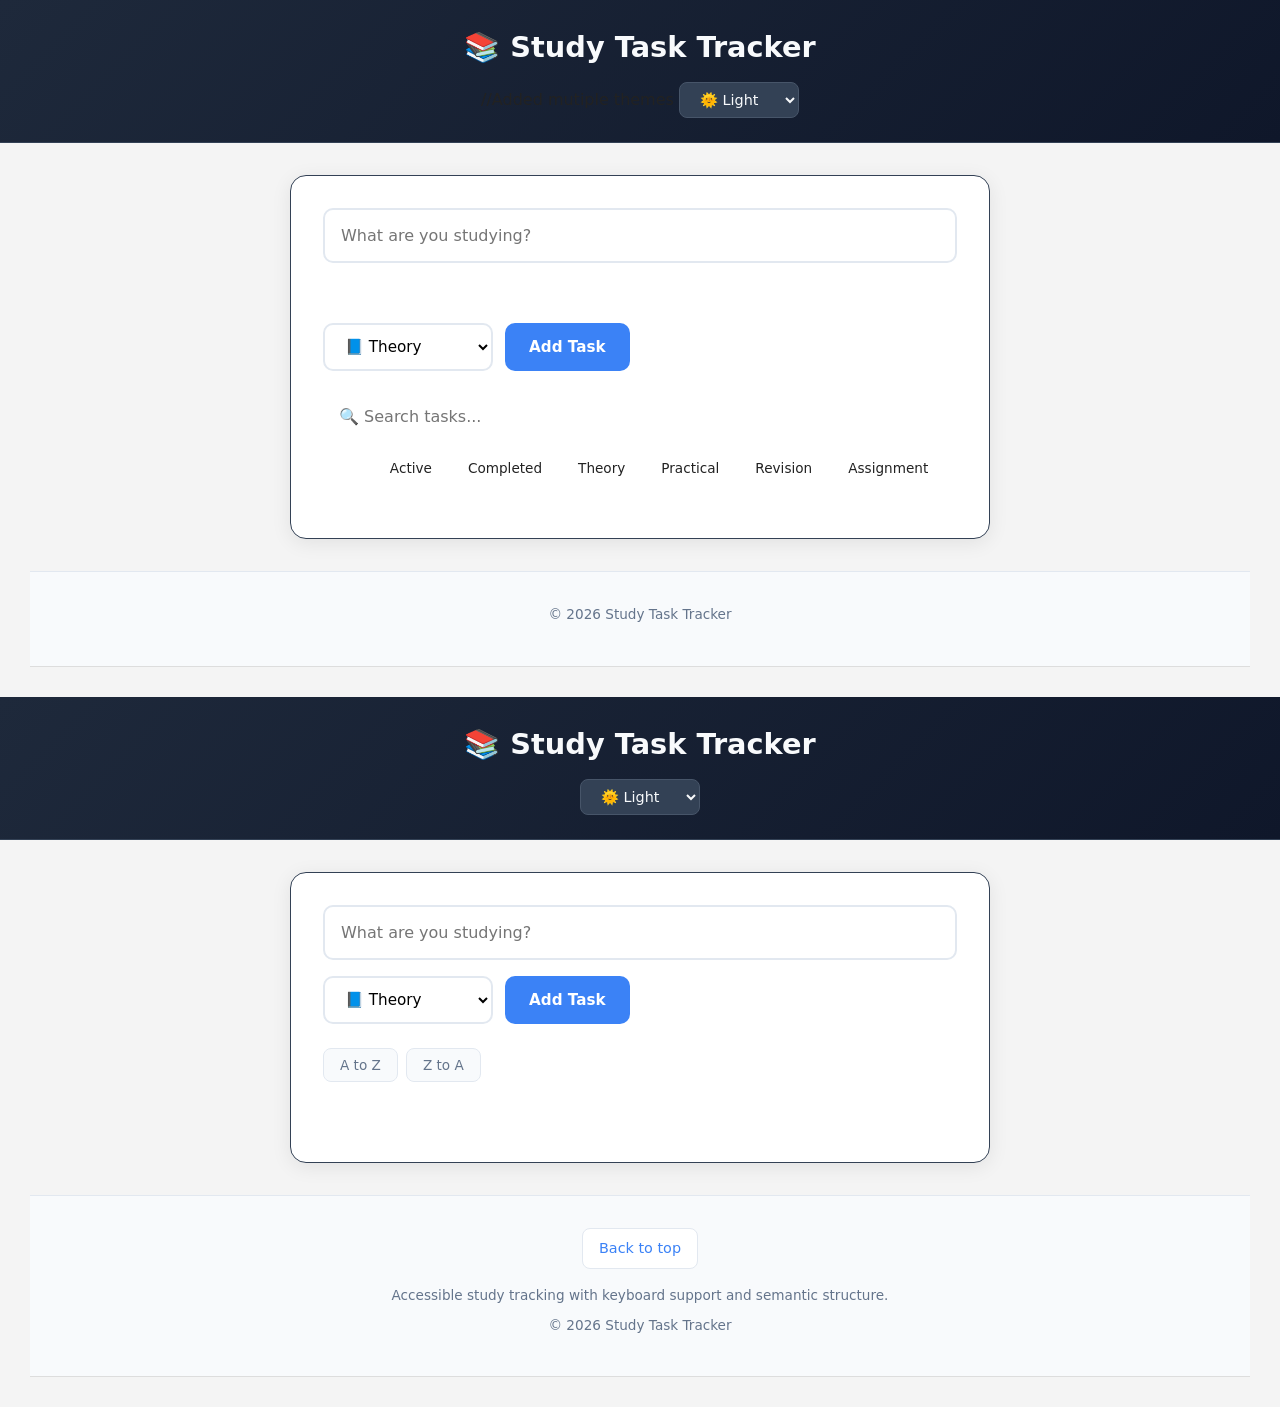
==== index.html @ 8bf97c9e "Merge branch 'main' into feature/Implement_Search_and_Filter_Engine" ====
<!DOCTYPE html>
<html lang="en">
<head>
    <meta charset="UTF-8">
    <meta name="viewport" content="width=device-width, initial-scale=1.0">
    <title>Study Task Tracker</title>
    <link rel="stylesheet" href="style.css">
</head>
<body>
    

  <header class="site-header">
    <h1>📚 Study Task Tracker</h1>
    
    //Added mutiple themes 
  <select id="themeSwitcher" class="theme-dropdown">
  <option value="light">🌞 Light</option>
  <option value="dark">🌙 Dark</option>
  <option value="blue">🩵 Blue</option>
  <option value="pastel">🎀 Pastel</option>
</select>
    
  </header>
    <main class="container">
        <div class="input-section">
            <input type="text" id="taskInput" placeholder="What are you studying?">
            <div id="errorMsg" class="error"></div>
            <div class="controls">
                <select id="categoryInput">
                    <option value="Theory">📘 Theory</option>
                    <option value="Practical">💻 Practical</option>
                    <option value="Revision">🔄 Revision</option>
                    <option value="Assignment">📝 Assignment</option>
                </select>
                <button id="addBtn" onclick="addTask()">Add Task</button>
            </div>
        </div>

        <div class="filter-search-section">
            <div class="search-wrapper">
                <input type="text" id="searchInput" placeholder="🔍 Search tasks...">
            </div>
            <div class="filter-buttons" id="filterButtons">
                <button class="filter-btn active" data-filter="all">All</button>
                <button class="filter-btn" data-filter="active">Active</button>
                <button class="filter-btn" data-filter="completed">Completed</button>
                <button class="filter-btn" data-filter="Theory">Theory</button>
                <button class="filter-btn" data-filter="Practical">Practical</button>
                <button class="filter-btn" data-filter="Revision">Revision</button>
                <button class="filter-btn" data-filter="Assignment">Assignment</button>
            </div>
        </div>

        <div id="taskStats" class="task-stats"></div>
        <div id="emptyState" class="empty-state" style="display: none;">No tasks found.</div>
        <ul id="taskList" aria-live="polite"></ul>
    </main>

    <footer class="site-footer">
        <p>&copy; 2026 Study Task Tracker</p>
    </footer>

    <script src="script.js"></script>
</body>
</html>
<!DOCTYPE html>
<html lang="en">
<head>
    <meta charset="UTF-8">
    <meta name="viewport" content="width=device-width, initial-scale=1.0">
    <title>Study Task Tracker</title>
    <link rel="stylesheet" href="style.css">
</head>
<body>

    <header class="site-header">
        <h1>📚 Study Task Tracker</h1>
        <select id="themeSwitcher" class="theme-dropdown">
            <option value="light">🌞 Light</option>
            <option value="dark">🌙 Dark</option>
            <option value="blue">🩵 Blue</option>
            <option value="pastel">🎀 Pastel</option>
        </select>
    </header>

    <main class="container" id="main-content">
        <div class="input-section">
            <input type="text" id="taskInput" placeholder="What are you studying?" aria-label="Task input">
            <div class="controls">
                <select id="categoryInput" aria-label="Task category">
                    <option value="Theory">📘 Theory</option>
                    <option value="Practical">💻 Practical</option>
                    <option value="Revision">🔄 Revision</option>
                    <option value="Assignment">📝 Assignment</option>
                </select>
                <button id="addBtn">Add Task</button>
            </div>
        </div>

        <div class="sort-controls">
            <button onclick="sortTasks('asc')">A to Z</button>
            <button onclick="sortTasks('desc')">Z to A</button>
        </div>

        <ul id="taskList" aria-live="polite" aria-label="Task list"></ul>

        <p id="errorMsg" class="error" role="alert"></p>
    </main>

    <footer class="site-footer">
        <nav aria-label="Footer navigation">
            <a href="#main-content">Back to top</a>
        </nav>
        <p>Accessible study tracking with keyboard support and semantic structure.</p>
        <p>&copy; 2026 Study Task Tracker</p>
    </footer>

    <script src="script.js"></script>

</body>
</html>
---- style.css ----
body {
  font-family: Arial, sans-serif;
  background: #f4f4f4;
  margin: 0;
  color: #222;
}

.skip-link {
  position: absolute;
  left: -999px;
  top: auto;
  width: 1px;
  height: 1px;
  overflow: hidden;
}

.skip-link:focus {
  left: 1rem;
  top: 1rem;
  width: auto;
  height: auto;
  padding: 0.75rem 1rem;
  background: #333;
  color: #fff;
  z-index: 1000;
}

.site-header,
.site-footer {
  padding: 1rem;
  background: #fff;
  border-bottom: 1px solid #ddd;
}

.site-header {
  text-align: center;
}

.container {
  max-width: 520px;
  margin: 2rem auto;
  padding: 0 1rem;
}

/* ===== Global Reset ===== */
* {
  margin: 0;
  padding: 0;
  box-sizing: border-box;
  font-family: "Inter", system-ui, sans-serif;
}

body {
  background: #0f172a;
  color: #e2e8f0;
  line-height: 1.6;
}

/* ===== Header ===== */
.site-header {
  padding: 24px;
  text-align: center;
  background: linear-gradient(135deg, #1e293b, #0f172a);
  border-bottom: 1px solid #334155;
}

.site-header h1 {
  font-size: 1.8rem;
  font-weight: 600;
}

/* ===== Container ===== */
.container {
  max-width: 850px;
  margin: 40px auto;
  padding: 30px;
  background: rgba(30, 41, 59, 0.6);
  border: 1px solid #334155;
  border-radius: 16px;
  backdrop-filter: blur(10px);
  box-shadow: 0 10px 30px rgba(0,0,0,0.4);
}

/* ===== Headings ===== */
.container h2 {
  margin-top: 20px;
  margin-bottom: 10px;
  color: #60a5fa;
  font-size: 1.2rem;
}

/* ===== Paragraphs ===== */
.container p {
  margin-bottom: 12px;
  color: #cbd5e1;
}

/* ===== Links ===== */
a {
  color: #38bdf8;
  text-decoration: none;
  transition: 0.2s;
}

a:hover {
  color: #0ea5e9;
  text-decoration: underline;
}

/* ===== Footer ===== */
.site-footer {
  margin: 30px;
  border-top: 1px solid #334155;
  color: rgb(0, 0, 0);
  padding-top: 10px;
  padding-bottom: 100px;
}

/* ===== Navigation Links ===== */
nav {
  display: flex;
  gap: 15px;
  justify-content: center;
  flex-wrap: wrap;
  margin-bottom: 10px;
}

nav a {
  padding: 6px 12px;
  border: 1px solid #334155;
  border-radius: 8px;
  background: #1e293b;
}

/* Hover effect */
nav a:hover {
  background: #2563eb;
  border-color: #2563eb;
  color: white;
}

form {
  display: grid;
  gap: 0.75rem;
  margin-bottom: 1rem;
}

label {
  font-weight: bold;
  text-align: left;
  display: block;
}

input {
  padding: 0.9rem;
  width: 100%;
  max-width: 100%;
  border: 1px solid #ccc;
  border-radius: 4px;
}

button {
  padding: 0.9rem 1.25rem;
  border: none;
  background: #3b82f6;
  color: #fff;
  border-radius: 4px;
  cursor: pointer;
}

button:hover,
button:focus {
  background: #2563eb;
  outline: 2px solid #1d4ed8;
  outline-offset: 2px;
}

ul {
  padding: 0;
  margin: 0;
}

/* ===== Task List & Items ===== */
li {
  list-style: none;
  margin: 0.75rem 0;
  padding: 1rem;
  background: var(--card-bg);
  color: var(--text-color);
  border-radius: 12px;
  display: flex;
  justify-content: space-between;
  align-items: center;
  border: 1px solid var(--border-color);
  transition: transform 0.2s, box-shadow 0.2s;
  box-shadow: 0 4px 6px -1px rgba(0, 0, 0, 0.1);
}

li:hover {
  transform: translateY(-2px);
  box-shadow: 0 10px 15px -3px rgba(0, 0, 0, 0.1);
}

.completed {
  text-decoration: line-through;
  opacity: 0.6;
}

.task-content {
  flex: 1;
  display: flex;
  flex-direction: column;
  gap: 4px;
  margin-left: 12px;
}

.task-text-row {
  display: flex;
  align-items: center;
  gap: 8px;
}

.category-badge {
  font-size: 0.7rem;
  padding: 2px 8px;
  border-radius: 20px;
  background: var(--button-bg);
  color: #fff;
  font-weight: 600;
  text-transform: uppercase;
}

.task-time {
  font-size: 0.75rem;
  color: #888;
}

.task-actions {
  display: flex;
  gap: 8px;
}

.task-actions button {
  padding: 6px 12px;
  font-size: 0.85rem;
}

.remove-btn {
  background: #ef4444 !important;
}

.remove-btn:hover {
  background: #dc2626 !important;
}

/* ===== Search & Filter ===== */
.filter-search-section {
  margin: 24px 0;
  display: flex;
  flex-direction: column;
  gap: 16px;
}

.search-wrapper input {
  width: 100%;
  padding: 12px 16px;
  border-radius: 12px;
  border: 1px solid var(--border-color);
  background: var(--card-bg);
  color: var(--text-color);
  font-size: 1rem;
  transition: border-color 0.2s, box-shadow 0.2s;
}

.search-wrapper input:focus {
  outline: none;
  border-color: var(--button-bg);
  box-shadow: 0 0 0 3px rgba(59, 130, 246, 0.2);
}

.filter-buttons {
  display: flex;
  flex-wrap: wrap;
  gap: 8px;
}

.filter-btn {
  padding: 6px 14px;
  border-radius: 20px;
  border: 1px solid var(--border-color);
  background: transparent !important;
  color: var(--text-color);
  font-size: 0.85rem;
  cursor: pointer;
  transition: all 0.2s;
}

.filter-btn:hover {
  border-color: var(--button-bg);
}

.filter-btn.active {
  background: var(--button-bg) !important;
  color: white !important;
  border-color: var(--button-bg);
}

.task-stats {
  margin-top: 10px;
  font-size: 0.9rem;
  font-weight: 500;
  color: var(--text-color);
  opacity: 0.8;
}

.empty-state {
  text-align: center;
  padding: 40px 20px;
  color: #888;
  font-style: italic;
}

/* Theme variable overrides for consistency */
[data-theme="light"] {
  --bg-color: #f8fafc;
  --text-color: #1e293b;
  --card-bg: #ffffff;
  --header-bg: #ffffff;
  --border-color: #e2e8f0;
  --button-bg: #3b82f6;
}

[data-theme="dark"] {
  --bg-color: #0f172a;
  --text-color: #f1f5f9;
  --card-bg: #1e293b;
  --header-bg: #1e293b;
  --border-color: #334155;
  --button-bg: #6366f1;
}

[data-theme="blue"] {
  --bg-color: #f0f9ff;
  --text-color: #075985;
  --card-bg: #ffffff;
  --header-bg: #bae6fd;
  --border-color: #7dd3fc;
  --button-bg: #0ea5e9;
}

[data-theme="pastel"] {
  --bg-color: #fff1f2;
  --text-color: #881337;
  --card-bg: #ffffff;
  --header-bg: #fce7f3;
  --border-color: #fbcfe8;
  --button-bg: #f472b6;
}

body {
  transition: background-color 0.3s, color 0.3s;
}
/* ===== Global Reset ===== */
* {
  margin: 0;
  padding: 0;
  box-sizing: border-box;
  font-family: "Inter", system-ui, sans-serif;
}

body {
  background: #f4f4f4;
  color: #222;
  line-height: 1.6;
  transition: background 0.3s ease, color 0.3s ease;
}

.skip-link {
  position: absolute;
  left: -999px;
  top: auto;
  width: 1px;
  height: 1px;
  overflow: hidden;
}

.skip-link:focus {
  left: 1rem;
  top: 1rem;
  width: auto;
  height: auto;
  padding: 0.75rem 1rem;
  background: #333;
  color: #fff;
  z-index: 1000;
}

/* ===== Header ===== */
.site-header {
  padding: 1.5rem 1rem;
  text-align: center;
  background: linear-gradient(135deg, #1e293b, #0f172a);
  border-bottom: 1px solid #334155;
  position: sticky;
  top: 0;
  z-index: 100;
}

.site-header h1 {
  font-size: 1.8rem;
  font-weight: 600;
  color: #f8fafc;
  margin-bottom: 0.75rem;
}

.theme-dropdown {
  padding: 0.5rem 1rem;
  border-radius: 8px;
  border: 1px solid #475569;
  background: #334155;
  color: #f8fafc;
  cursor: pointer;
  font-size: 0.9rem;
  transition: background 0.2s ease;
}

.theme-dropdown:hover {
  background: #475569;
}

.theme-dropdown:focus {
  outline: 2px solid #60a5fa;
  outline-offset: 2px;
}

/* ===== Container ===== */
.container {
  max-width: 700px;
  margin: 2rem auto;
  padding: 2rem;
  background: #ffffff;
  border-radius: 16px;
  box-shadow: 0 4px 20px rgba(0, 0, 0, 0.08);
}

/* ===== Input Section ===== */
.input-section {
  display: flex;
  flex-direction: column;
  gap: 1rem;
  margin-bottom: 1.5rem;
}

.input-section input[type="text"] {
  padding: 1rem;
  border: 2px solid #e2e8f0;
  border-radius: 10px;
  font-size: 1rem;
  transition: border-color 0.2s ease, box-shadow 0.2s ease;
}

.input-section input[type="text"]:focus {
  outline: none;
  border-color: #3b82f6;
  box-shadow: 0 0 0 3px rgba(59, 130, 246, 0.15);
}

.controls {
  display: flex;
  gap: 0.75rem;
  flex-wrap: wrap;
}

.controls select {
  padding: 0.75rem 1rem;
  border: 2px solid #e2e8f0;
  border-radius: 10px;
  font-size: 0.95rem;
  background: #fff;
  cursor: pointer;
  transition: border-color 0.2s ease;
}

.controls select:focus {
  outline: none;
  border-color: #3b82f6;
}

#addBtn {
  padding: 0.75rem 1.5rem;
  border: none;
  background: #3b82f6;
  color: #fff;
  border-radius: 10px;
  font-size: 0.95rem;
  font-weight: 600;
  cursor: pointer;
  transition: background 0.2s ease, transform 0.1s ease;
}

#addBtn:hover {
  background: #2563eb;
}

#addBtn:active {
  transform: scale(0.98);
}

/* ===== Sort Controls ===== */
.sort-controls {
  display: flex;
  gap: 0.5rem;
  margin-bottom: 1rem;
}

.sort-controls button {
  padding: 0.5rem 1rem;
  border: 1px solid #e2e8f0;
  background: #f8fafc;
  color: #64748b;
  border-radius: 8px;
  font-size: 0.85rem;
  cursor: pointer;
  transition: all 0.2s ease;
}

.sort-controls button:hover {
  background: #e2e8f0;
  color: #334155;
}

/* ===== Task List ===== */
#taskList {
  list-style: none;
  padding: 0;
  margin: 0;
}

#taskList li {
  display: flex;
  align-items: center;
  gap: 0.75rem;
  padding: 1rem;
  margin-bottom: 0.75rem;
  background: #f8fafc;
  border: 1px solid #e2e8f0;
  border-radius: 12px;
  transition: all 0.2s ease;
}

#taskList li:hover {
  box-shadow: 0 2px 8px rgba(0, 0, 0, 0.06);
}

#taskList li.completed {
  opacity: 0.6;
}

#taskList li.completed span {
  text-decoration: line-through;
  color: #94a3b8;
}

#taskList input[type="checkbox"] {
  width: 1.25rem;
  height: 1.25rem;
  cursor: pointer;
  accent-color: #3b82f6;
}

#taskList li span {
  flex: 1;
  font-size: 0.95rem;
  color: #334155;
}

#taskList li small {
  font-size: 0.75rem;
  color: #94a3b8;
  white-space: nowrap;
}

.task-actions {
  display: flex;
  gap: 0.5rem;
}

.task-actions button {
  padding: 0.4rem 0.75rem;
  border: none;
  border-radius: 6px;
  font-size: 0.8rem;
  cursor: pointer;
  transition: all 0.2s ease;
}

.task-actions .edit-btn {
  background: #e2e8f0;
  color: #475569;
}

.task-actions .edit-btn:hover {
  background: #cbd5e1;
}

.task-actions .remove-btn {
  background: #fee2e2;
  color: #dc2626;
}

.task-actions .remove-btn:hover {
  background: #fecaca;
}

/* ===== Error Message ===== */
.error {
  color: #dc2626;
  font-size: 0.85rem;
  margin-top: 0.5rem;
  min-height: 1.25rem;
}

/* ===== Footer ===== */
.site-footer {
  padding: 2rem 1rem;
  text-align: center;
  background: #f8fafc;
  border-top: 1px solid #e2e8f0;
  margin-top: 2rem;
}

.site-footer nav {
  display: flex;
  gap: 1rem;
  justify-content: center;
  flex-wrap: wrap;
  margin-bottom: 1rem;
}

.site-footer a {
  padding: 0.5rem 1rem;
  border: 1px solid #e2e8f0;
  border-radius: 8px;
  background: #fff;
  color: #3b82f6;
  text-decoration: none;
  font-size: 0.9rem;
  transition: all 0.2s ease;
}

.site-footer a:hover {
  background: #3b82f6;
  border-color: #3b82f6;
  color: #fff;
  text-decoration: none;
}

.site-footer p {
  color: #64748b;
  font-size: 0.85rem;
  margin-bottom: 0.5rem;
}

/* ===== Accessibility ===== */
.sr-only {
  position: absolute;
  width: 1px;
  height: 1px;
  padding: 0;
  margin: -1px;
  overflow: hidden;
  clip: rect(0, 0, 0, 0);
  white-space: nowrap;
  border: 0;
}

/* =========================
   MULTI-THEME SYSTEM

/* Light Theme (default) */
[data-theme="light"] {
  --bg-color: #f4f4f4;
  --text-color: #222222;
  --card-bg: #ffffff;
  --header-bg: linear-gradient(135deg, #1e293b, #0f172a);
  --border-color: #e2e8f0;
  --button-bg: #3b82f6;
  --input-border: #e2e8f0;
  --task-bg: #f8fafc;
  --task-border: #e2e8f0;
  --footer-bg: #f8fafc;
}

/* Dark Theme */
[data-theme="dark"] {
  --bg-color: #0f172a;
  --text-color: #e2e8f0;
  --card-bg: #1e293b;
  --header-bg: linear-gradient(135deg, #1e293b, #0f172a);
  --border-color: #334155;
  --button-bg: #6366f1;
  --input-border: #334155;
  --task-bg: #1e293b;
  --task-border: #334155;
  --footer-bg: #0f172a;
}

/* Blue Theme */
[data-theme="blue"] {
  --bg-color: #e0f2fe;
  --text-color: #0c4a6e;
  --card-bg: #ffffff;
  --header-bg: linear-gradient(135deg, #0284c7, #0ea5e9);
  --border-color: #38bdf8;
  --button-bg: #0ea5e9;
  --input-border: #bae6fd;
  --task-bg: #f0f9ff;
  --task-border: #bae6fd;
  --footer-bg: #e0f2fe;
}

/* Pastel Theme */
[data-theme="pastel"] {
  --bg-color: #fdf2f8;
  --text-color: #4b5563;
  --card-bg: #ffffff;
  --header-bg: linear-gradient(135deg, #c084fc, #a855f7);
  --border-color: #e9d5ff;
  --button-bg: #a855f7;
  --input-border: #e9d5ff;
  --task-bg: #fdf2f8;
  --task-border: #fce7f3;
  --footer-bg: #fdf2f8;
}

/* Apply theme variables */
html[data-theme] body {
  background: var(--bg-color) !important;
  color: var(--text-color) !important;
}

html[data-theme] .container {
  background: var(--card-bg) !important;
  border: 1px solid var(--border-color) !important;
}

html[data-theme] .input-section input[type="text"] {
  border-color: var(--input-border) !important;
  background: var(--card-bg) !important;
  color: var(--text-color) !important;
}

html[data-theme] .controls select {
  border-color: var(--input-border) !important;
  background: var(--card-bg) !important;
  color: var(--text-color) !important;
}

html[data-theme] #addBtn {
  background: var(--button-bg) !important;
}

html[data-theme] .site-footer {
  background: var(--footer-bg) !important;
}

html[data-theme] #taskList li {
  background: var(--task-bg) !important;
  border-color: var(--task-border) !important;
}

html[data-theme] #taskList li span {
  color: var(--text-color) !important;
}

html[data-theme] .sort-controls button {
  background: var(--card-bg) !important;
  border-color: var(--border-color) !important;
  color: var(--text-color) !important;
}

/* Category color coding */
[data-category="Theory"] { border-left: 4px solid #3b82f6; }
[data-category="Practical"] { border-left: 4px solid #10b981; }
[data-category="Revision"] { border-left: 4px solid #f59e0b; }
[data-category="Assignment"] { border-left: 4px solid #8b5cf6; }
---- style.css ----
body {
  font-family: Arial, sans-serif;
  background: #f4f4f4;
  margin: 0;
  color: #222;
}

.skip-link {
  position: absolute;
  left: -999px;
  top: auto;
  width: 1px;
  height: 1px;
  overflow: hidden;
}

.skip-link:focus {
  left: 1rem;
  top: 1rem;
  width: auto;
  height: auto;
  padding: 0.75rem 1rem;
  background: #333;
  color: #fff;
  z-index: 1000;
}

.site-header,
.site-footer {
  padding: 1rem;
  background: #fff;
  border-bottom: 1px solid #ddd;
}

.site-header {
  text-align: center;
}

.container {
  max-width: 520px;
  margin: 2rem auto;
  padding: 0 1rem;
}

/* ===== Global Reset ===== */
* {
  margin: 0;
  padding: 0;
  box-sizing: border-box;
  font-family: "Inter", system-ui, sans-serif;
}

body {
  background: #0f172a;
  color: #e2e8f0;
  line-height: 1.6;
}

/* ===== Header ===== */
.site-header {
  padding: 24px;
  text-align: center;
  background: linear-gradient(135deg, #1e293b, #0f172a);
  border-bottom: 1px solid #334155;
}

.site-header h1 {
  font-size: 1.8rem;
  font-weight: 600;
}

/* ===== Container ===== */
.container {
  max-width: 850px;
  margin: 40px auto;
  padding: 30px;
  background: rgba(30, 41, 59, 0.6);
  border: 1px solid #334155;
  border-radius: 16px;
  backdrop-filter: blur(10px);
  box-shadow: 0 10px 30px rgba(0,0,0,0.4);
}

/* ===== Headings ===== */
.container h2 {
  margin-top: 20px;
  margin-bottom: 10px;
  color: #60a5fa;
  font-size: 1.2rem;
}

/* ===== Paragraphs ===== */
.container p {
  margin-bottom: 12px;
  color: #cbd5e1;
}

/* ===== Links ===== */
a {
  color: #38bdf8;
  text-decoration: none;
  transition: 0.2s;
}

a:hover {
  color: #0ea5e9;
  text-decoration: underline;
}

/* ===== Footer ===== */
.site-footer {
  margin: 30px;
  border-top: 1px solid #334155;
  color: rgb(0, 0, 0);
  padding-top: 10px;
  padding-bottom: 100px;
}

/* ===== Navigation Links ===== */
nav {
  display: flex;
  gap: 15px;
  justify-content: center;
  flex-wrap: wrap;
  margin-bottom: 10px;
}

nav a {
  padding: 6px 12px;
  border: 1px solid #334155;
  border-radius: 8px;
  background: #1e293b;
}

/* Hover effect */
nav a:hover {
  background: #2563eb;
  border-color: #2563eb;
  color: white;
}

form {
  display: grid;
  gap: 0.75rem;
  margin-bottom: 1rem;
}

label {
  font-weight: bold;
  text-align: left;
  display: block;
}

input {
  padding: 0.9rem;
  width: 100%;
  max-width: 100%;
  border: 1px solid #ccc;
  border-radius: 4px;
}

button {
  padding: 0.9rem 1.25rem;
  border: none;
  background: #3b82f6;
  color: #fff;
  border-radius: 4px;
  cursor: pointer;
}

button:hover,
button:focus {
  background: #2563eb;
  outline: 2px solid #1d4ed8;
  outline-offset: 2px;
}

ul {
  padding: 0;
  margin: 0;
}

/* ===== Task List & Items ===== */
li {
  list-style: none;
  margin: 0.75rem 0;
  padding: 1rem;
  background: var(--card-bg);
  color: var(--text-color);
  border-radius: 12px;
  display: flex;
  justify-content: space-between;
  align-items: center;
  border: 1px solid var(--border-color);
  transition: transform 0.2s, box-shadow 0.2s;
  box-shadow: 0 4px 6px -1px rgba(0, 0, 0, 0.1);
}

li:hover {
  transform: translateY(-2px);
  box-shadow: 0 10px 15px -3px rgba(0, 0, 0, 0.1);
}

.completed {
  text-decoration: line-through;
  opacity: 0.6;
}

.task-content {
  flex: 1;
  display: flex;
  flex-direction: column;
  gap: 4px;
  margin-left: 12px;
}

.task-text-row {
  display: flex;
  align-items: center;
  gap: 8px;
}

.category-badge {
  font-size: 0.7rem;
  padding: 2px 8px;
  border-radius: 20px;
  background: var(--button-bg);
  color: #fff;
  font-weight: 600;
  text-transform: uppercase;
}

.task-time {
  font-size: 0.75rem;
  color: #888;
}

.task-actions {
  display: flex;
  gap: 8px;
}

.task-actions button {
  padding: 6px 12px;
  font-size: 0.85rem;
}

.remove-btn {
  background: #ef4444 !important;
}

.remove-btn:hover {
  background: #dc2626 !important;
}

/* ===== Search & Filter ===== */
.filter-search-section {
  margin: 24px 0;
  display: flex;
  flex-direction: column;
  gap: 16px;
}

.search-wrapper input {
  width: 100%;
  padding: 12px 16px;
  border-radius: 12px;
  border: 1px solid var(--border-color);
  background: var(--card-bg);
  color: var(--text-color);
  font-size: 1rem;
  transition: border-color 0.2s, box-shadow 0.2s;
}

.search-wrapper input:focus {
  outline: none;
  border-color: var(--button-bg);
  box-shadow: 0 0 0 3px rgba(59, 130, 246, 0.2);
}

.filter-buttons {
  display: flex;
  flex-wrap: wrap;
  gap: 8px;
}

.filter-btn {
  padding: 6px 14px;
  border-radius: 20px;
  border: 1px solid var(--border-color);
  background: transparent !important;
  color: var(--text-color);
  font-size: 0.85rem;
  cursor: pointer;
  transition: all 0.2s;
}

.filter-btn:hover {
  border-color: var(--button-bg);
}

.filter-btn.active {
  background: var(--button-bg) !important;
  color: white !important;
  border-color: var(--button-bg);
}

.task-stats {
  margin-top: 10px;
  font-size: 0.9rem;
  font-weight: 500;
  color: var(--text-color);
  opacity: 0.8;
}

.empty-state {
  text-align: center;
  padding: 40px 20px;
  color: #888;
  font-style: italic;
}

/* Theme variable overrides for consistency */
[data-theme="light"] {
  --bg-color: #f8fafc;
  --text-color: #1e293b;
  --card-bg: #ffffff;
  --header-bg: #ffffff;
  --border-color: #e2e8f0;
  --button-bg: #3b82f6;
}

[data-theme="dark"] {
  --bg-color: #0f172a;
  --text-color: #f1f5f9;
  --card-bg: #1e293b;
  --header-bg: #1e293b;
  --border-color: #334155;
  --button-bg: #6366f1;
}

[data-theme="blue"] {
  --bg-color: #f0f9ff;
  --text-color: #075985;
  --card-bg: #ffffff;
  --header-bg: #bae6fd;
  --border-color: #7dd3fc;
  --button-bg: #0ea5e9;
}

[data-theme="pastel"] {
  --bg-color: #fff1f2;
  --text-color: #881337;
  --card-bg: #ffffff;
  --header-bg: #fce7f3;
  --border-color: #fbcfe8;
  --button-bg: #f472b6;
}

body {
  transition: background-color 0.3s, color 0.3s;
}
/* ===== Global Reset ===== */
* {
  margin: 0;
  padding: 0;
  box-sizing: border-box;
  font-family: "Inter", system-ui, sans-serif;
}

body {
  background: #f4f4f4;
  color: #222;
  line-height: 1.6;
  transition: background 0.3s ease, color 0.3s ease;
}

.skip-link {
  position: absolute;
  left: -999px;
  top: auto;
  width: 1px;
  height: 1px;
  overflow: hidden;
}

.skip-link:focus {
  left: 1rem;
  top: 1rem;
  width: auto;
  height: auto;
  padding: 0.75rem 1rem;
  background: #333;
  color: #fff;
  z-index: 1000;
}

/* ===== Header ===== */
.site-header {
  padding: 1.5rem 1rem;
  text-align: center;
  background: linear-gradient(135deg, #1e293b, #0f172a);
  border-bottom: 1px solid #334155;
  position: sticky;
  top: 0;
  z-index: 100;
}

.site-header h1 {
  font-size: 1.8rem;
  font-weight: 600;
  color: #f8fafc;
  margin-bottom: 0.75rem;
}

.theme-dropdown {
  padding: 0.5rem 1rem;
  border-radius: 8px;
  border: 1px solid #475569;
  background: #334155;
  color: #f8fafc;
  cursor: pointer;
  font-size: 0.9rem;
  transition: background 0.2s ease;
}

.theme-dropdown:hover {
  background: #475569;
}

.theme-dropdown:focus {
  outline: 2px solid #60a5fa;
  outline-offset: 2px;
}

/* ===== Container ===== */
.container {
  max-width: 700px;
  margin: 2rem auto;
  padding: 2rem;
  background: #ffffff;
  border-radius: 16px;
  box-shadow: 0 4px 20px rgba(0, 0, 0, 0.08);
}

/* ===== Input Section ===== */
.input-section {
  display: flex;
  flex-direction: column;
  gap: 1rem;
  margin-bottom: 1.5rem;
}

.input-section input[type="text"] {
  padding: 1rem;
  border: 2px solid #e2e8f0;
  border-radius: 10px;
  font-size: 1rem;
  transition: border-color 0.2s ease, box-shadow 0.2s ease;
}

.input-section input[type="text"]:focus {
  outline: none;
  border-color: #3b82f6;
  box-shadow: 0 0 0 3px rgba(59, 130, 246, 0.15);
}

.controls {
  display: flex;
  gap: 0.75rem;
  flex-wrap: wrap;
}

.controls select {
  padding: 0.75rem 1rem;
  border: 2px solid #e2e8f0;
  border-radius: 10px;
  font-size: 0.95rem;
  background: #fff;
  cursor: pointer;
  transition: border-color 0.2s ease;
}

.controls select:focus {
  outline: none;
  border-color: #3b82f6;
}

#addBtn {
  padding: 0.75rem 1.5rem;
  border: none;
  background: #3b82f6;
  color: #fff;
  border-radius: 10px;
  font-size: 0.95rem;
  font-weight: 600;
  cursor: pointer;
  transition: background 0.2s ease, transform 0.1s ease;
}

#addBtn:hover {
  background: #2563eb;
}

#addBtn:active {
  transform: scale(0.98);
}

/* ===== Sort Controls ===== */
.sort-controls {
  display: flex;
  gap: 0.5rem;
  margin-bottom: 1rem;
}

.sort-controls button {
  padding: 0.5rem 1rem;
  border: 1px solid #e2e8f0;
  background: #f8fafc;
  color: #64748b;
  border-radius: 8px;
  font-size: 0.85rem;
  cursor: pointer;
  transition: all 0.2s ease;
}

.sort-controls button:hover {
  background: #e2e8f0;
  color: #334155;
}

/* ===== Task List ===== */
#taskList {
  list-style: none;
  padding: 0;
  margin: 0;
}

#taskList li {
  display: flex;
  align-items: center;
  gap: 0.75rem;
  padding: 1rem;
  margin-bottom: 0.75rem;
  background: #f8fafc;
  border: 1px solid #e2e8f0;
  border-radius: 12px;
  transition: all 0.2s ease;
}

#taskList li:hover {
  box-shadow: 0 2px 8px rgba(0, 0, 0, 0.06);
}

#taskList li.completed {
  opacity: 0.6;
}

#taskList li.completed span {
  text-decoration: line-through;
  color: #94a3b8;
}

#taskList input[type="checkbox"] {
  width: 1.25rem;
  height: 1.25rem;
  cursor: pointer;
  accent-color: #3b82f6;
}

#taskList li span {
  flex: 1;
  font-size: 0.95rem;
  color: #334155;
}

#taskList li small {
  font-size: 0.75rem;
  color: #94a3b8;
  white-space: nowrap;
}

.task-actions {
  display: flex;
  gap: 0.5rem;
}

.task-actions button {
  padding: 0.4rem 0.75rem;
  border: none;
  border-radius: 6px;
  font-size: 0.8rem;
  cursor: pointer;
  transition: all 0.2s ease;
}

.task-actions .edit-btn {
  background: #e2e8f0;
  color: #475569;
}

.task-actions .edit-btn:hover {
  background: #cbd5e1;
}

.task-actions .remove-btn {
  background: #fee2e2;
  color: #dc2626;
}

.task-actions .remove-btn:hover {
  background: #fecaca;
}

/* ===== Error Message ===== */
.error {
  color: #dc2626;
  font-size: 0.85rem;
  margin-top: 0.5rem;
  min-height: 1.25rem;
}

/* ===== Footer ===== */
.site-footer {
  padding: 2rem 1rem;
  text-align: center;
  background: #f8fafc;
  border-top: 1px solid #e2e8f0;
  margin-top: 2rem;
}

.site-footer nav {
  display: flex;
  gap: 1rem;
  justify-content: center;
  flex-wrap: wrap;
  margin-bottom: 1rem;
}

.site-footer a {
  padding: 0.5rem 1rem;
  border: 1px solid #e2e8f0;
  border-radius: 8px;
  background: #fff;
  color: #3b82f6;
  text-decoration: none;
  font-size: 0.9rem;
  transition: all 0.2s ease;
}

.site-footer a:hover {
  background: #3b82f6;
  border-color: #3b82f6;
  color: #fff;
  text-decoration: none;
}

.site-footer p {
  color: #64748b;
  font-size: 0.85rem;
  margin-bottom: 0.5rem;
}

/* ===== Accessibility ===== */
.sr-only {
  position: absolute;
  width: 1px;
  height: 1px;
  padding: 0;
  margin: -1px;
  overflow: hidden;
  clip: rect(0, 0, 0, 0);
  white-space: nowrap;
  border: 0;
}

/* =========================
   MULTI-THEME SYSTEM

/* Light Theme (default) */
[data-theme="light"] {
  --bg-color: #f4f4f4;
  --text-color: #222222;
  --card-bg: #ffffff;
  --header-bg: linear-gradient(135deg, #1e293b, #0f172a);
  --border-color: #e2e8f0;
  --button-bg: #3b82f6;
  --input-border: #e2e8f0;
  --task-bg: #f8fafc;
  --task-border: #e2e8f0;
  --footer-bg: #f8fafc;
}

/* Dark Theme */
[data-theme="dark"] {
  --bg-color: #0f172a;
  --text-color: #e2e8f0;
  --card-bg: #1e293b;
  --header-bg: linear-gradient(135deg, #1e293b, #0f172a);
  --border-color: #334155;
  --button-bg: #6366f1;
  --input-border: #334155;
  --task-bg: #1e293b;
  --task-border: #334155;
  --footer-bg: #0f172a;
}

/* Blue Theme */
[data-theme="blue"] {
  --bg-color: #e0f2fe;
  --text-color: #0c4a6e;
  --card-bg: #ffffff;
  --header-bg: linear-gradient(135deg, #0284c7, #0ea5e9);
  --border-color: #38bdf8;
  --button-bg: #0ea5e9;
  --input-border: #bae6fd;
  --task-bg: #f0f9ff;
  --task-border: #bae6fd;
  --footer-bg: #e0f2fe;
}

/* Pastel Theme */
[data-theme="pastel"] {
  --bg-color: #fdf2f8;
  --text-color: #4b5563;
  --card-bg: #ffffff;
  --header-bg: linear-gradient(135deg, #c084fc, #a855f7);
  --border-color: #e9d5ff;
  --button-bg: #a855f7;
  --input-border: #e9d5ff;
  --task-bg: #fdf2f8;
  --task-border: #fce7f3;
  --footer-bg: #fdf2f8;
}

/* Apply theme variables */
html[data-theme] body {
  background: var(--bg-color) !important;
  color: var(--text-color) !important;
}

html[data-theme] .container {
  background: var(--card-bg) !important;
  border: 1px solid var(--border-color) !important;
}

html[data-theme] .input-section input[type="text"] {
  border-color: var(--input-border) !important;
  background: var(--card-bg) !important;
  color: var(--text-color) !important;
}

html[data-theme] .controls select {
  border-color: var(--input-border) !important;
  background: var(--card-bg) !important;
  color: var(--text-color) !important;
}

html[data-theme] #addBtn {
  background: var(--button-bg) !important;
}

html[data-theme] .site-footer {
  background: var(--footer-bg) !important;
}

html[data-theme] #taskList li {
  background: var(--task-bg) !important;
  border-color: var(--task-border) !important;
}

html[data-theme] #taskList li span {
  color: var(--text-color) !important;
}

html[data-theme] .sort-controls button {
  background: var(--card-bg) !important;
  border-color: var(--border-color) !important;
  color: var(--text-color) !important;
}

/* Category color coding */
[data-category="Theory"] { border-left: 4px solid #3b82f6; }
[data-category="Practical"] { border-left: 4px solid #10b981; }
[data-category="Revision"] { border-left: 4px solid #f59e0b; }
[data-category="Assignment"] { border-left: 4px solid #8b5cf6; }
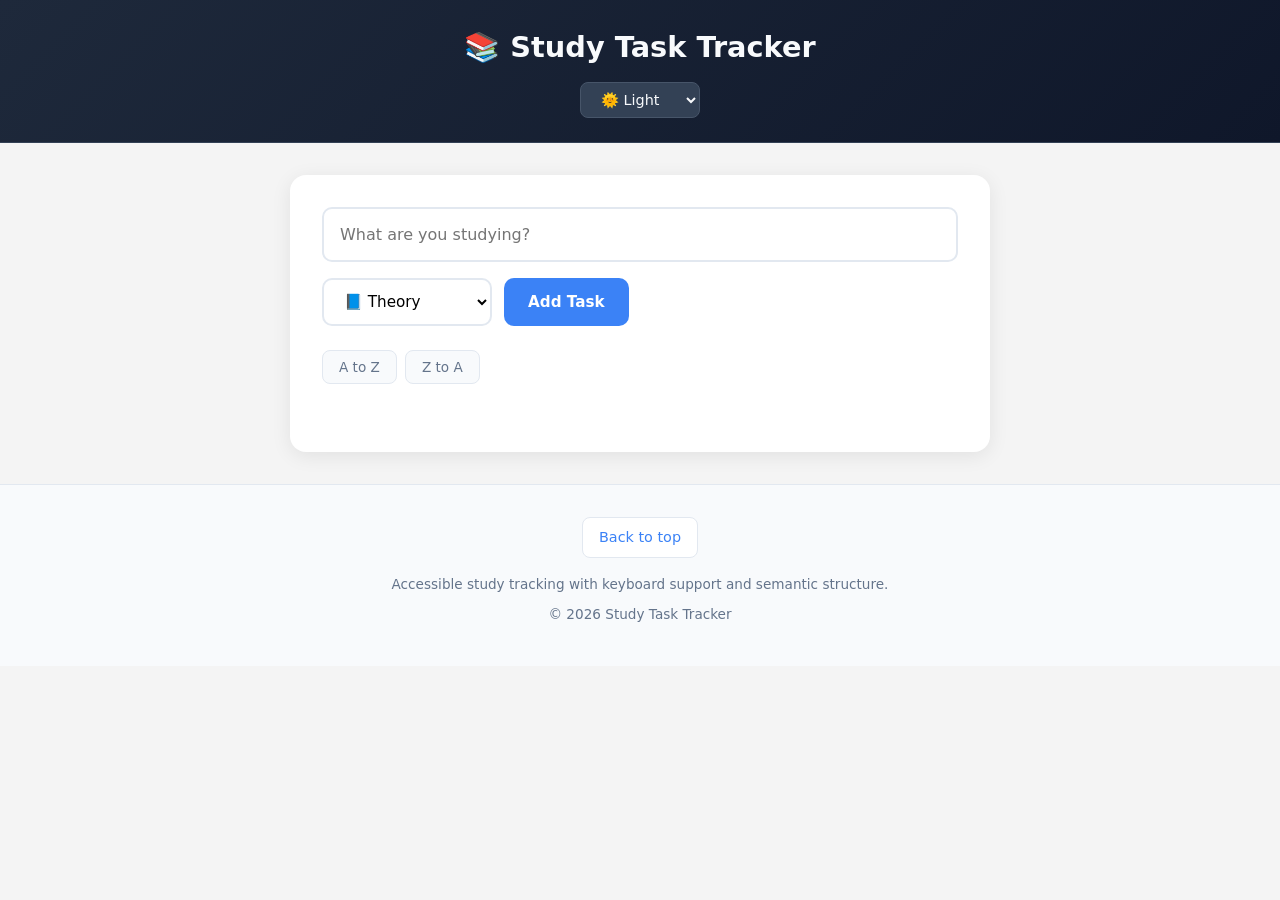
==== commit 84dd1325: "Merge branch 'main' into updated-branch" ====
--- a/index.html
+++ b/index.html
@@ -1,121 +1,56 @@
-<!DOCTYPE html>
-<html lang="en">
-<head>
-    <meta charset="UTF-8">
-    <meta name="viewport" content="width=device-width, initial-scale=1.0">
-    <title>Study Task Tracker</title>
-    <link rel="stylesheet" href="style.css">
-</head>
-<body>
-    
-
-  <header class="site-header">
-    <h1>📚 Study Task Tracker</h1>
-    
-    //Added mutiple themes 
-  <select id="themeSwitcher" class="theme-dropdown">
-  <option value="light">🌞 Light</option>
-  <option value="dark">🌙 Dark</option>
-  <option value="blue">🩵 Blue</option>
-  <option value="pastel">🎀 Pastel</option>
-</select>
-    
-  </header>
-    <main class="container">
-        <div class="input-section">
-            <input type="text" id="taskInput" placeholder="What are you studying?">
-            <div id="errorMsg" class="error"></div>
-            <div class="controls">
-                <select id="categoryInput">
-                    <option value="Theory">📘 Theory</option>
-                    <option value="Practical">💻 Practical</option>
-                    <option value="Revision">🔄 Revision</option>
-                    <option value="Assignment">📝 Assignment</option>
-                </select>
-                <button id="addBtn" onclick="addTask()">Add Task</button>
-            </div>
-        </div>
-
-        <div class="filter-search-section">
-            <div class="search-wrapper">
-                <input type="text" id="searchInput" placeholder="🔍 Search tasks...">
-            </div>
-            <div class="filter-buttons" id="filterButtons">
-                <button class="filter-btn active" data-filter="all">All</button>
-                <button class="filter-btn" data-filter="active">Active</button>
-                <button class="filter-btn" data-filter="completed">Completed</button>
-                <button class="filter-btn" data-filter="Theory">Theory</button>
-                <button class="filter-btn" data-filter="Practical">Practical</button>
-                <button class="filter-btn" data-filter="Revision">Revision</button>
-                <button class="filter-btn" data-filter="Assignment">Assignment</button>
-            </div>
-        </div>
-
-        <div id="taskStats" class="task-stats"></div>
-        <div id="emptyState" class="empty-state" style="display: none;">No tasks found.</div>
-        <ul id="taskList" aria-live="polite"></ul>
-    </main>
-
-    <footer class="site-footer">
-        <p>&copy; 2026 Study Task Tracker</p>
-    </footer>
-
-    <script src="script.js"></script>
-</body>
-</html>
-<!DOCTYPE html>
-<html lang="en">
-<head>
-    <meta charset="UTF-8">
-    <meta name="viewport" content="width=device-width, initial-scale=1.0">
-    <title>Study Task Tracker</title>
-    <link rel="stylesheet" href="style.css">
-</head>
-<body>
-
-    <header class="site-header">
-        <h1>📚 Study Task Tracker</h1>
-        <select id="themeSwitcher" class="theme-dropdown">
-            <option value="light">🌞 Light</option>
-            <option value="dark">🌙 Dark</option>
-            <option value="blue">🩵 Blue</option>
-            <option value="pastel">🎀 Pastel</option>
-        </select>
-    </header>
-
-    <main class="container" id="main-content">
-        <div class="input-section">
-            <input type="text" id="taskInput" placeholder="What are you studying?" aria-label="Task input">
-            <div class="controls">
-                <select id="categoryInput" aria-label="Task category">
-                    <option value="Theory">📘 Theory</option>
-                    <option value="Practical">💻 Practical</option>
-                    <option value="Revision">🔄 Revision</option>
-                    <option value="Assignment">📝 Assignment</option>
-                </select>
-                <button id="addBtn">Add Task</button>
-            </div>
-        </div>
-
-        <div class="sort-controls">
-            <button onclick="sortTasks('asc')">A to Z</button>
-            <button onclick="sortTasks('desc')">Z to A</button>
-        </div>
-
-        <ul id="taskList" aria-live="polite" aria-label="Task list"></ul>
-
-        <p id="errorMsg" class="error" role="alert"></p>
-    </main>
-
-    <footer class="site-footer">
-        <nav aria-label="Footer navigation">
-            <a href="#main-content">Back to top</a>
-        </nav>
-        <p>Accessible study tracking with keyboard support and semantic structure.</p>
-        <p>&copy; 2026 Study Task Tracker</p>
-    </footer>
-
-    <script src="script.js"></script>
-
-</body>
-</html>
+<!DOCTYPE html>
+<html lang="en">
+<head>
+    <meta charset="UTF-8">
+    <meta name="viewport" content="width=device-width, initial-scale=1.0">
+    <title>Study Task Tracker</title>
+    <link rel="stylesheet" href="style.css">
+</head>
+<body>
+
+    <header class="site-header">
+        <h1>📚 Study Task Tracker</h1>
+        <select id="themeSwitcher" class="theme-dropdown">
+            <option value="light">🌞 Light</option>
+            <option value="dark">🌙 Dark</option>
+            <option value="blue">🩵 Blue</option>
+            <option value="pastel">🎀 Pastel</option>
+        </select>
+    </header>
+
+    <main class="container" id="main-content">
+        <div class="input-section">
+            <input type="text" id="taskInput" placeholder="What are you studying?" aria-label="Task input">
+            <div class="controls">
+                <select id="categoryInput" aria-label="Task category">
+                    <option value="Theory">📘 Theory</option>
+                    <option value="Practical">💻 Practical</option>
+                    <option value="Revision">🔄 Revision</option>
+                    <option value="Assignment">📝 Assignment</option>
+                </select>
+                <button id="addBtn">Add Task</button>
+            </div>
+        </div>
+
+        <div class="sort-controls">
+            <button onclick="sortTasks('asc')">A to Z</button>
+            <button onclick="sortTasks('desc')">Z to A</button>
+        </div>
+
+        <ul id="taskList" aria-live="polite" aria-label="Task list"></ul>
+
+        <p id="errorMsg" class="error" role="alert"></p>
+    </main>
+
+    <footer class="site-footer">
+        <nav aria-label="Footer navigation">
+            <a href="#main-content">Back to top</a>
+        </nav>
+        <p>Accessible study tracking with keyboard support and semantic structure.</p>
+        <p>&copy; 2026 Study Task Tracker</p>
+    </footer>
+
+    <script src="script.js"></script>
+
+</body>
+</html>
--- a/style.css
+++ b/style.css
@@ -1,786 +1,425 @@
-body {
-  font-family: Arial, sans-serif;
-  background: #f4f4f4;
-  margin: 0;
-  color: #222;
-}
-
-.skip-link {
-  position: absolute;
-  left: -999px;
-  top: auto;
-  width: 1px;
-  height: 1px;
-  overflow: hidden;
-}
-
-.skip-link:focus {
-  left: 1rem;
-  top: 1rem;
-  width: auto;
-  height: auto;
-  padding: 0.75rem 1rem;
-  background: #333;
-  color: #fff;
-  z-index: 1000;
-}
-
-.site-header,
-.site-footer {
-  padding: 1rem;
-  background: #fff;
-  border-bottom: 1px solid #ddd;
-}
-
-.site-header {
-  text-align: center;
-}
-
-.container {
-  max-width: 520px;
-  margin: 2rem auto;
-  padding: 0 1rem;
-}
-
-/* ===== Global Reset ===== */
-* {
-  margin: 0;
-  padding: 0;
-  box-sizing: border-box;
-  font-family: "Inter", system-ui, sans-serif;
-}
-
-body {
-  background: #0f172a;
-  color: #e2e8f0;
-  line-height: 1.6;
-}
-
-/* ===== Header ===== */
-.site-header {
-  padding: 24px;
-  text-align: center;
-  background: linear-gradient(135deg, #1e293b, #0f172a);
-  border-bottom: 1px solid #334155;
-}
-
-.site-header h1 {
-  font-size: 1.8rem;
-  font-weight: 600;
-}
-
-/* ===== Container ===== */
-.container {
-  max-width: 850px;
-  margin: 40px auto;
-  padding: 30px;
-  background: rgba(30, 41, 59, 0.6);
-  border: 1px solid #334155;
-  border-radius: 16px;
-  backdrop-filter: blur(10px);
-  box-shadow: 0 10px 30px rgba(0,0,0,0.4);
-}
-
-/* ===== Headings ===== */
-.container h2 {
-  margin-top: 20px;
-  margin-bottom: 10px;
-  color: #60a5fa;
-  font-size: 1.2rem;
-}
-
-/* ===== Paragraphs ===== */
-.container p {
-  margin-bottom: 12px;
-  color: #cbd5e1;
-}
-
-/* ===== Links ===== */
-a {
-  color: #38bdf8;
-  text-decoration: none;
-  transition: 0.2s;
-}
-
-a:hover {
-  color: #0ea5e9;
-  text-decoration: underline;
-}
-
-/* ===== Footer ===== */
-.site-footer {
-  margin: 30px;
-  border-top: 1px solid #334155;
-  color: rgb(0, 0, 0);
-  padding-top: 10px;
-  padding-bottom: 100px;
-}
-
-/* ===== Navigation Links ===== */
-nav {
-  display: flex;
-  gap: 15px;
-  justify-content: center;
-  flex-wrap: wrap;
-  margin-bottom: 10px;
-}
-
-nav a {
-  padding: 6px 12px;
-  border: 1px solid #334155;
-  border-radius: 8px;
-  background: #1e293b;
-}
-
-/* Hover effect */
-nav a:hover {
-  background: #2563eb;
-  border-color: #2563eb;
-  color: white;
-}
-
-form {
-  display: grid;
-  gap: 0.75rem;
-  margin-bottom: 1rem;
-}
-
-label {
-  font-weight: bold;
-  text-align: left;
-  display: block;
-}
-
-input {
-  padding: 0.9rem;
-  width: 100%;
-  max-width: 100%;
-  border: 1px solid #ccc;
-  border-radius: 4px;
-}
-
-button {
-  padding: 0.9rem 1.25rem;
-  border: none;
-  background: #3b82f6;
-  color: #fff;
-  border-radius: 4px;
-  cursor: pointer;
-}
-
-button:hover,
-button:focus {
-  background: #2563eb;
-  outline: 2px solid #1d4ed8;
-  outline-offset: 2px;
-}
-
-ul {
-  padding: 0;
-  margin: 0;
-}
-
-/* ===== Task List & Items ===== */
-li {
-  list-style: none;
-  margin: 0.75rem 0;
-  padding: 1rem;
-  background: var(--card-bg);
-  color: var(--text-color);
-  border-radius: 12px;
-  display: flex;
-  justify-content: space-between;
-  align-items: center;
-  border: 1px solid var(--border-color);
-  transition: transform 0.2s, box-shadow 0.2s;
-  box-shadow: 0 4px 6px -1px rgba(0, 0, 0, 0.1);
-}
-
-li:hover {
-  transform: translateY(-2px);
-  box-shadow: 0 10px 15px -3px rgba(0, 0, 0, 0.1);
-}
-
-.completed {
-  text-decoration: line-through;
-  opacity: 0.6;
-}
-
-.task-content {
-  flex: 1;
-  display: flex;
-  flex-direction: column;
-  gap: 4px;
-  margin-left: 12px;
-}
-
-.task-text-row {
-  display: flex;
-  align-items: center;
-  gap: 8px;
-}
-
-.category-badge {
-  font-size: 0.7rem;
-  padding: 2px 8px;
-  border-radius: 20px;
-  background: var(--button-bg);
-  color: #fff;
-  font-weight: 600;
-  text-transform: uppercase;
-}
-
-.task-time {
-  font-size: 0.75rem;
-  color: #888;
-}
-
-.task-actions {
-  display: flex;
-  gap: 8px;
-}
-
-.task-actions button {
-  padding: 6px 12px;
-  font-size: 0.85rem;
-}
-
-.remove-btn {
-  background: #ef4444 !important;
-}
-
-.remove-btn:hover {
-  background: #dc2626 !important;
-}
-
-/* ===== Search & Filter ===== */
-.filter-search-section {
-  margin: 24px 0;
-  display: flex;
-  flex-direction: column;
-  gap: 16px;
-}
-
-.search-wrapper input {
-  width: 100%;
-  padding: 12px 16px;
-  border-radius: 12px;
-  border: 1px solid var(--border-color);
-  background: var(--card-bg);
-  color: var(--text-color);
-  font-size: 1rem;
-  transition: border-color 0.2s, box-shadow 0.2s;
-}
-
-.search-wrapper input:focus {
-  outline: none;
-  border-color: var(--button-bg);
-  box-shadow: 0 0 0 3px rgba(59, 130, 246, 0.2);
-}
-
-.filter-buttons {
-  display: flex;
-  flex-wrap: wrap;
-  gap: 8px;
-}
-
-.filter-btn {
-  padding: 6px 14px;
-  border-radius: 20px;
-  border: 1px solid var(--border-color);
-  background: transparent !important;
-  color: var(--text-color);
-  font-size: 0.85rem;
-  cursor: pointer;
-  transition: all 0.2s;
-}
-
-.filter-btn:hover {
-  border-color: var(--button-bg);
-}
-
-.filter-btn.active {
-  background: var(--button-bg) !important;
-  color: white !important;
-  border-color: var(--button-bg);
-}
-
-.task-stats {
-  margin-top: 10px;
-  font-size: 0.9rem;
-  font-weight: 500;
-  color: var(--text-color);
-  opacity: 0.8;
-}
-
-.empty-state {
-  text-align: center;
-  padding: 40px 20px;
-  color: #888;
-  font-style: italic;
-}
-
-/* Theme variable overrides for consistency */
-[data-theme="light"] {
-  --bg-color: #f8fafc;
-  --text-color: #1e293b;
-  --card-bg: #ffffff;
-  --header-bg: #ffffff;
-  --border-color: #e2e8f0;
-  --button-bg: #3b82f6;
-}
-
-[data-theme="dark"] {
-  --bg-color: #0f172a;
-  --text-color: #f1f5f9;
-  --card-bg: #1e293b;
-  --header-bg: #1e293b;
-  --border-color: #334155;
-  --button-bg: #6366f1;
-}
-
-[data-theme="blue"] {
-  --bg-color: #f0f9ff;
-  --text-color: #075985;
-  --card-bg: #ffffff;
-  --header-bg: #bae6fd;
-  --border-color: #7dd3fc;
-  --button-bg: #0ea5e9;
-}
-
-[data-theme="pastel"] {
-  --bg-color: #fff1f2;
-  --text-color: #881337;
-  --card-bg: #ffffff;
-  --header-bg: #fce7f3;
-  --border-color: #fbcfe8;
-  --button-bg: #f472b6;
-}
-
-body {
-  transition: background-color 0.3s, color 0.3s;
-}
-/* ===== Global Reset ===== */
-* {
-  margin: 0;
-  padding: 0;
-  box-sizing: border-box;
-  font-family: "Inter", system-ui, sans-serif;
-}
-
-body {
-  background: #f4f4f4;
-  color: #222;
-  line-height: 1.6;
-  transition: background 0.3s ease, color 0.3s ease;
-}
-
-.skip-link {
-  position: absolute;
-  left: -999px;
-  top: auto;
-  width: 1px;
-  height: 1px;
-  overflow: hidden;
-}
-
-.skip-link:focus {
-  left: 1rem;
-  top: 1rem;
-  width: auto;
-  height: auto;
-  padding: 0.75rem 1rem;
-  background: #333;
-  color: #fff;
-  z-index: 1000;
-}
-
-/* ===== Header ===== */
-.site-header {
-  padding: 1.5rem 1rem;
-  text-align: center;
-  background: linear-gradient(135deg, #1e293b, #0f172a);
-  border-bottom: 1px solid #334155;
-  position: sticky;
-  top: 0;
-  z-index: 100;
-}
-
-.site-header h1 {
-  font-size: 1.8rem;
-  font-weight: 600;
-  color: #f8fafc;
-  margin-bottom: 0.75rem;
-}
-
-.theme-dropdown {
-  padding: 0.5rem 1rem;
-  border-radius: 8px;
-  border: 1px solid #475569;
-  background: #334155;
-  color: #f8fafc;
-  cursor: pointer;
-  font-size: 0.9rem;
-  transition: background 0.2s ease;
-}
-
-.theme-dropdown:hover {
-  background: #475569;
-}
-
-.theme-dropdown:focus {
-  outline: 2px solid #60a5fa;
-  outline-offset: 2px;
-}
-
-/* ===== Container ===== */
-.container {
-  max-width: 700px;
-  margin: 2rem auto;
-  padding: 2rem;
-  background: #ffffff;
-  border-radius: 16px;
-  box-shadow: 0 4px 20px rgba(0, 0, 0, 0.08);
-}
-
-/* ===== Input Section ===== */
-.input-section {
-  display: flex;
-  flex-direction: column;
-  gap: 1rem;
-  margin-bottom: 1.5rem;
-}
-
-.input-section input[type="text"] {
-  padding: 1rem;
-  border: 2px solid #e2e8f0;
-  border-radius: 10px;
-  font-size: 1rem;
-  transition: border-color 0.2s ease, box-shadow 0.2s ease;
-}
-
-.input-section input[type="text"]:focus {
-  outline: none;
-  border-color: #3b82f6;
-  box-shadow: 0 0 0 3px rgba(59, 130, 246, 0.15);
-}
-
-.controls {
-  display: flex;
-  gap: 0.75rem;
-  flex-wrap: wrap;
-}
-
-.controls select {
-  padding: 0.75rem 1rem;
-  border: 2px solid #e2e8f0;
-  border-radius: 10px;
-  font-size: 0.95rem;
-  background: #fff;
-  cursor: pointer;
-  transition: border-color 0.2s ease;
-}
-
-.controls select:focus {
-  outline: none;
-  border-color: #3b82f6;
-}
-
-#addBtn {
-  padding: 0.75rem 1.5rem;
-  border: none;
-  background: #3b82f6;
-  color: #fff;
-  border-radius: 10px;
-  font-size: 0.95rem;
-  font-weight: 600;
-  cursor: pointer;
-  transition: background 0.2s ease, transform 0.1s ease;
-}
-
-#addBtn:hover {
-  background: #2563eb;
-}
-
-#addBtn:active {
-  transform: scale(0.98);
-}
-
-/* ===== Sort Controls ===== */
-.sort-controls {
-  display: flex;
-  gap: 0.5rem;
-  margin-bottom: 1rem;
-}
-
-.sort-controls button {
-  padding: 0.5rem 1rem;
-  border: 1px solid #e2e8f0;
-  background: #f8fafc;
-  color: #64748b;
-  border-radius: 8px;
-  font-size: 0.85rem;
-  cursor: pointer;
-  transition: all 0.2s ease;
-}
-
-.sort-controls button:hover {
-  background: #e2e8f0;
-  color: #334155;
-}
-
-/* ===== Task List ===== */
-#taskList {
-  list-style: none;
-  padding: 0;
-  margin: 0;
-}
-
-#taskList li {
-  display: flex;
-  align-items: center;
-  gap: 0.75rem;
-  padding: 1rem;
-  margin-bottom: 0.75rem;
-  background: #f8fafc;
-  border: 1px solid #e2e8f0;
-  border-radius: 12px;
-  transition: all 0.2s ease;
-}
-
-#taskList li:hover {
-  box-shadow: 0 2px 8px rgba(0, 0, 0, 0.06);
-}
-
-#taskList li.completed {
-  opacity: 0.6;
-}
-
-#taskList li.completed span {
-  text-decoration: line-through;
-  color: #94a3b8;
-}
-
-#taskList input[type="checkbox"] {
-  width: 1.25rem;
-  height: 1.25rem;
-  cursor: pointer;
-  accent-color: #3b82f6;
-}
-
-#taskList li span {
-  flex: 1;
-  font-size: 0.95rem;
-  color: #334155;
-}
-
-#taskList li small {
-  font-size: 0.75rem;
-  color: #94a3b8;
-  white-space: nowrap;
-}
-
-.task-actions {
-  display: flex;
-  gap: 0.5rem;
-}
-
-.task-actions button {
-  padding: 0.4rem 0.75rem;
-  border: none;
-  border-radius: 6px;
-  font-size: 0.8rem;
-  cursor: pointer;
-  transition: all 0.2s ease;
-}
-
-.task-actions .edit-btn {
-  background: #e2e8f0;
-  color: #475569;
-}
-
-.task-actions .edit-btn:hover {
-  background: #cbd5e1;
-}
-
-.task-actions .remove-btn {
-  background: #fee2e2;
-  color: #dc2626;
-}
-
-.task-actions .remove-btn:hover {
-  background: #fecaca;
-}
-
-/* ===== Error Message ===== */
-.error {
-  color: #dc2626;
-  font-size: 0.85rem;
-  margin-top: 0.5rem;
-  min-height: 1.25rem;
-}
-
-/* ===== Footer ===== */
-.site-footer {
-  padding: 2rem 1rem;
-  text-align: center;
-  background: #f8fafc;
-  border-top: 1px solid #e2e8f0;
-  margin-top: 2rem;
-}
-
-.site-footer nav {
-  display: flex;
-  gap: 1rem;
-  justify-content: center;
-  flex-wrap: wrap;
-  margin-bottom: 1rem;
-}
-
-.site-footer a {
-  padding: 0.5rem 1rem;
-  border: 1px solid #e2e8f0;
-  border-radius: 8px;
-  background: #fff;
-  color: #3b82f6;
-  text-decoration: none;
-  font-size: 0.9rem;
-  transition: all 0.2s ease;
-}
-
-.site-footer a:hover {
-  background: #3b82f6;
-  border-color: #3b82f6;
-  color: #fff;
-  text-decoration: none;
-}
-
-.site-footer p {
-  color: #64748b;
-  font-size: 0.85rem;
-  margin-bottom: 0.5rem;
-}
-
-/* ===== Accessibility ===== */
-.sr-only {
-  position: absolute;
-  width: 1px;
-  height: 1px;
-  padding: 0;
-  margin: -1px;
-  overflow: hidden;
-  clip: rect(0, 0, 0, 0);
-  white-space: nowrap;
-  border: 0;
-}
-
-/* =========================
-   MULTI-THEME SYSTEM
-
-/* Light Theme (default) */
-[data-theme="light"] {
-  --bg-color: #f4f4f4;
-  --text-color: #222222;
-  --card-bg: #ffffff;
-  --header-bg: linear-gradient(135deg, #1e293b, #0f172a);
-  --border-color: #e2e8f0;
-  --button-bg: #3b82f6;
-  --input-border: #e2e8f0;
-  --task-bg: #f8fafc;
-  --task-border: #e2e8f0;
-  --footer-bg: #f8fafc;
-}
-
-/* Dark Theme */
-[data-theme="dark"] {
-  --bg-color: #0f172a;
-  --text-color: #e2e8f0;
-  --card-bg: #1e293b;
-  --header-bg: linear-gradient(135deg, #1e293b, #0f172a);
-  --border-color: #334155;
-  --button-bg: #6366f1;
-  --input-border: #334155;
-  --task-bg: #1e293b;
-  --task-border: #334155;
-  --footer-bg: #0f172a;
-}
-
-/* Blue Theme */
-[data-theme="blue"] {
-  --bg-color: #e0f2fe;
-  --text-color: #0c4a6e;
-  --card-bg: #ffffff;
-  --header-bg: linear-gradient(135deg, #0284c7, #0ea5e9);
-  --border-color: #38bdf8;
-  --button-bg: #0ea5e9;
-  --input-border: #bae6fd;
-  --task-bg: #f0f9ff;
-  --task-border: #bae6fd;
-  --footer-bg: #e0f2fe;
-}
-
-/* Pastel Theme */
-[data-theme="pastel"] {
-  --bg-color: #fdf2f8;
-  --text-color: #4b5563;
-  --card-bg: #ffffff;
-  --header-bg: linear-gradient(135deg, #c084fc, #a855f7);
-  --border-color: #e9d5ff;
-  --button-bg: #a855f7;
-  --input-border: #e9d5ff;
-  --task-bg: #fdf2f8;
-  --task-border: #fce7f3;
-  --footer-bg: #fdf2f8;
-}
-
-/* Apply theme variables */
-html[data-theme] body {
-  background: var(--bg-color) !important;
-  color: var(--text-color) !important;
-}
-
-html[data-theme] .container {
-  background: var(--card-bg) !important;
-  border: 1px solid var(--border-color) !important;
-}
-
-html[data-theme] .input-section input[type="text"] {
-  border-color: var(--input-border) !important;
-  background: var(--card-bg) !important;
-  color: var(--text-color) !important;
-}
-
-html[data-theme] .controls select {
-  border-color: var(--input-border) !important;
-  background: var(--card-bg) !important;
-  color: var(--text-color) !important;
-}
-
-html[data-theme] #addBtn {
-  background: var(--button-bg) !important;
-}
-
-html[data-theme] .site-footer {
-  background: var(--footer-bg) !important;
-}
-
-html[data-theme] #taskList li {
-  background: var(--task-bg) !important;
-  border-color: var(--task-border) !important;
-}
-
-html[data-theme] #taskList li span {
-  color: var(--text-color) !important;
-}
-
-html[data-theme] .sort-controls button {
-  background: var(--card-bg) !important;
-  border-color: var(--border-color) !important;
-  color: var(--text-color) !important;
-}
-
-/* Category color coding */
-[data-category="Theory"] { border-left: 4px solid #3b82f6; }
-[data-category="Practical"] { border-left: 4px solid #10b981; }
-[data-category="Revision"] { border-left: 4px solid #f59e0b; }
-[data-category="Assignment"] { border-left: 4px solid #8b5cf6; }
+/* ===== Global Reset ===== */
+* {
+  margin: 0;
+  padding: 0;
+  box-sizing: border-box;
+  font-family: "Inter", system-ui, sans-serif;
+}
+
+body {
+  background: #f4f4f4;
+  color: #222;
+  line-height: 1.6;
+  transition: background 0.3s ease, color 0.3s ease;
+}
+
+.skip-link {
+  position: absolute;
+  left: -999px;
+  top: auto;
+  width: 1px;
+  height: 1px;
+  overflow: hidden;
+}
+
+.skip-link:focus {
+  left: 1rem;
+  top: 1rem;
+  width: auto;
+  height: auto;
+  padding: 0.75rem 1rem;
+  background: #333;
+  color: #fff;
+  z-index: 1000;
+}
+
+/* ===== Header ===== */
+.site-header {
+  padding: 1.5rem 1rem;
+  text-align: center;
+  background: linear-gradient(135deg, #1e293b, #0f172a);
+  border-bottom: 1px solid #334155;
+  position: sticky;
+  top: 0;
+  z-index: 100;
+}
+
+.site-header h1 {
+  font-size: 1.8rem;
+  font-weight: 600;
+  color: #f8fafc;
+  margin-bottom: 0.75rem;
+}
+
+.theme-dropdown {
+  padding: 0.5rem 1rem;
+  border-radius: 8px;
+  border: 1px solid #475569;
+  background: #334155;
+  color: #f8fafc;
+  cursor: pointer;
+  font-size: 0.9rem;
+  transition: background 0.2s ease;
+}
+
+.theme-dropdown:hover {
+  background: #475569;
+}
+
+.theme-dropdown:focus {
+  outline: 2px solid #60a5fa;
+  outline-offset: 2px;
+}
+
+/* ===== Container ===== */
+.container {
+  max-width: 700px;
+  margin: 2rem auto;
+  padding: 2rem;
+  background: #ffffff;
+  border-radius: 16px;
+  box-shadow: 0 4px 20px rgba(0, 0, 0, 0.08);
+}
+
+/* ===== Input Section ===== */
+.input-section {
+  display: flex;
+  flex-direction: column;
+  gap: 1rem;
+  margin-bottom: 1.5rem;
+}
+
+.input-section input[type="text"] {
+  padding: 1rem;
+  border: 2px solid #e2e8f0;
+  border-radius: 10px;
+  font-size: 1rem;
+  transition: border-color 0.2s ease, box-shadow 0.2s ease;
+}
+
+.input-section input[type="text"]:focus {
+  outline: none;
+  border-color: #3b82f6;
+  box-shadow: 0 0 0 3px rgba(59, 130, 246, 0.15);
+}
+
+.controls {
+  display: flex;
+  gap: 0.75rem;
+  flex-wrap: wrap;
+}
+
+.controls select {
+  padding: 0.75rem 1rem;
+  border: 2px solid #e2e8f0;
+  border-radius: 10px;
+  font-size: 0.95rem;
+  background: #fff;
+  cursor: pointer;
+  transition: border-color 0.2s ease;
+}
+
+.controls select:focus {
+  outline: none;
+  border-color: #3b82f6;
+}
+
+#addBtn {
+  padding: 0.75rem 1.5rem;
+  border: none;
+  background: #3b82f6;
+  color: #fff;
+  border-radius: 10px;
+  font-size: 0.95rem;
+  font-weight: 600;
+  cursor: pointer;
+  transition: background 0.2s ease, transform 0.1s ease;
+}
+
+#addBtn:hover {
+  background: #2563eb;
+}
+
+#addBtn:active {
+  transform: scale(0.98);
+}
+
+/* ===== Sort Controls ===== */
+.sort-controls {
+  display: flex;
+  gap: 0.5rem;
+  margin-bottom: 1rem;
+}
+
+.sort-controls button {
+  padding: 0.5rem 1rem;
+  border: 1px solid #e2e8f0;
+  background: #f8fafc;
+  color: #64748b;
+  border-radius: 8px;
+  font-size: 0.85rem;
+  cursor: pointer;
+  transition: all 0.2s ease;
+}
+
+.sort-controls button:hover {
+  background: #e2e8f0;
+  color: #334155;
+}
+
+/* ===== Task List ===== */
+#taskList {
+  list-style: none;
+  padding: 0;
+  margin: 0;
+}
+
+#taskList li {
+  display: flex;
+  align-items: center;
+  gap: 0.75rem;
+  padding: 1rem;
+  margin-bottom: 0.75rem;
+  background: #f8fafc;
+  border: 1px solid #e2e8f0;
+  border-radius: 12px;
+  transition: all 0.2s ease;
+}
+
+#taskList li:hover {
+  box-shadow: 0 2px 8px rgba(0, 0, 0, 0.06);
+}
+
+#taskList li.completed {
+  opacity: 0.6;
+}
+
+#taskList li.completed span {
+  text-decoration: line-through;
+  color: #94a3b8;
+}
+
+#taskList input[type="checkbox"] {
+  width: 1.25rem;
+  height: 1.25rem;
+  cursor: pointer;
+  accent-color: #3b82f6;
+}
+
+#taskList li span {
+  flex: 1;
+  font-size: 0.95rem;
+  color: #334155;
+}
+
+#taskList li small {
+  font-size: 0.75rem;
+  color: #94a3b8;
+  white-space: nowrap;
+}
+
+.task-actions {
+  display: flex;
+  gap: 0.5rem;
+}
+
+.task-actions button {
+  padding: 0.4rem 0.75rem;
+  border: none;
+  border-radius: 6px;
+  font-size: 0.8rem;
+  cursor: pointer;
+  transition: all 0.2s ease;
+}
+
+.task-actions .edit-btn {
+  background: #e2e8f0;
+  color: #475569;
+}
+
+.task-actions .edit-btn:hover {
+  background: #cbd5e1;
+}
+
+.task-actions .remove-btn {
+  background: #fee2e2;
+  color: #dc2626;
+}
+
+.task-actions .remove-btn:hover {
+  background: #fecaca;
+}
+
+/* ===== Error Message ===== */
+.error {
+  color: #dc2626;
+  font-size: 0.85rem;
+  margin-top: 0.5rem;
+  min-height: 1.25rem;
+}
+
+/* ===== Footer ===== */
+.site-footer {
+  padding: 2rem 1rem;
+  text-align: center;
+  background: #f8fafc;
+  border-top: 1px solid #e2e8f0;
+  margin-top: 2rem;
+}
+
+.site-footer nav {
+  display: flex;
+  gap: 1rem;
+  justify-content: center;
+  flex-wrap: wrap;
+  margin-bottom: 1rem;
+}
+
+.site-footer a {
+  padding: 0.5rem 1rem;
+  border: 1px solid #e2e8f0;
+  border-radius: 8px;
+  background: #fff;
+  color: #3b82f6;
+  text-decoration: none;
+  font-size: 0.9rem;
+  transition: all 0.2s ease;
+}
+
+.site-footer a:hover {
+  background: #3b82f6;
+  border-color: #3b82f6;
+  color: #fff;
+  text-decoration: none;
+}
+
+.site-footer p {
+  color: #64748b;
+  font-size: 0.85rem;
+  margin-bottom: 0.5rem;
+}
+
+/* ===== Accessibility ===== */
+.sr-only {
+  position: absolute;
+  width: 1px;
+  height: 1px;
+  padding: 0;
+  margin: -1px;
+  overflow: hidden;
+  clip: rect(0, 0, 0, 0);
+  white-space: nowrap;
+  border: 0;
+}
+
+/* =========================
+   MULTI-THEME SYSTEM
+========================= */
+
+/* Light Theme (default) */
+[data-theme="light"] {
+  --bg-color: #f4f4f4;
+  --text-color: #222222;
+  --card-bg: #ffffff;
+  --header-bg: linear-gradient(135deg, #1e293b, #0f172a);
+  --border-color: #e2e8f0;
+  --button-bg: #3b82f6;
+  --input-border: #e2e8f0;
+  --task-bg: #f8fafc;
+  --task-border: #e2e8f0;
+  --footer-bg: #f8fafc;
+}
+
+/* Dark Theme */
+[data-theme="dark"] {
+  --bg-color: #0f172a;
+  --text-color: #e2e8f0;
+  --card-bg: #1e293b;
+  --header-bg: linear-gradient(135deg, #1e293b, #0f172a);
+  --border-color: #334155;
+  --button-bg: #6366f1;
+  --input-border: #334155;
+  --task-bg: #1e293b;
+  --task-border: #334155;
+  --footer-bg: #0f172a;
+}
+
+/* Blue Theme */
+[data-theme="blue"] {
+  --bg-color: #e0f2fe;
+  --text-color: #0c4a6e;
+  --card-bg: #ffffff;
+  --header-bg: linear-gradient(135deg, #0284c7, #0ea5e9);
+  --border-color: #38bdf8;
+  --button-bg: #0ea5e9;
+  --input-border: #bae6fd;
+  --task-bg: #f0f9ff;
+  --task-border: #bae6fd;
+  --footer-bg: #e0f2fe;
+}
+
+/* Pastel Theme */
+[data-theme="pastel"] {
+  --bg-color: #fdf2f8;
+  --text-color: #4b5563;
+  --card-bg: #ffffff;
+  --header-bg: linear-gradient(135deg, #c084fc, #a855f7);
+  --border-color: #e9d5ff;
+  --button-bg: #a855f7;
+  --input-border: #e9d5ff;
+  --task-bg: #fdf2f8;
+  --task-border: #fce7f3;
+  --footer-bg: #fdf2f8;
+}
+
+/* Apply theme variables */
+html[data-theme] body {
+  background: var(--bg-color) !important;
+  color: var(--text-color) !important;
+}
+
+html[data-theme] .container {
+  background: var(--card-bg) !important;
+  border: 1px solid var(--border-color) !important;
+}
+
+html[data-theme] .input-section input[type="text"] {
+  border-color: var(--input-border) !important;
+  background: var(--card-bg) !important;
+  color: var(--text-color) !important;
+}
+
+html[data-theme] .controls select {
+  border-color: var(--input-border) !important;
+  background: var(--card-bg) !important;
+  color: var(--text-color) !important;
+}
+
+html[data-theme] #addBtn {
+  background: var(--button-bg) !important;
+}
+
+html[data-theme] .site-footer {
+  background: var(--footer-bg) !important;
+}
+
+html[data-theme] #taskList li {
+  background: var(--task-bg) !important;
+  border-color: var(--task-border) !important;
+}
+
+html[data-theme] #taskList li span {
+  color: var(--text-color) !important;
+}
+
+html[data-theme] .sort-controls button {
+  background: var(--card-bg) !important;
+  border-color: var(--border-color) !important;
+  color: var(--text-color) !important;
+}
+
+/* Category color coding */
+[data-category="Theory"] { border-left: 4px solid #3b82f6; }
+[data-category="Practical"] { border-left: 4px solid #10b981; }
+[data-category="Revision"] { border-left: 4px solid #f59e0b; }
+[data-category="Assignment"] { border-left: 4px solid #8b5cf6; }
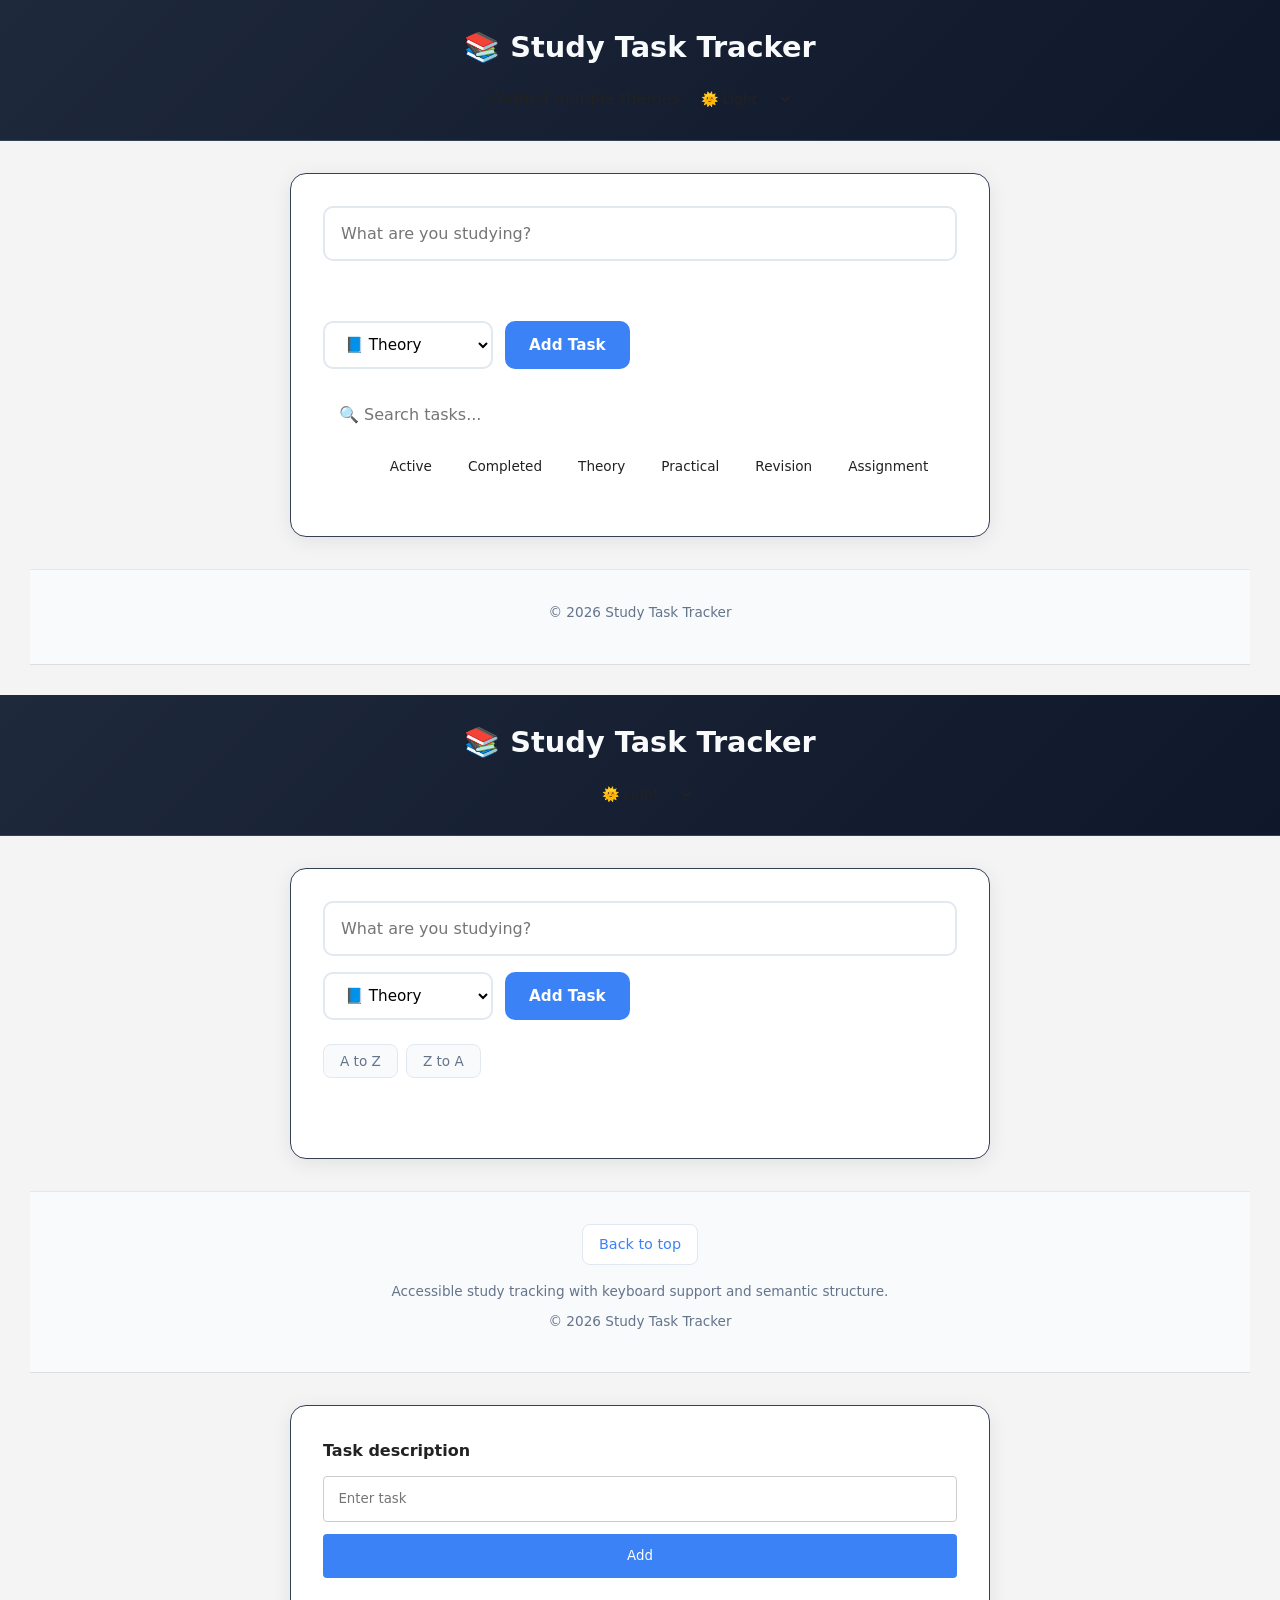
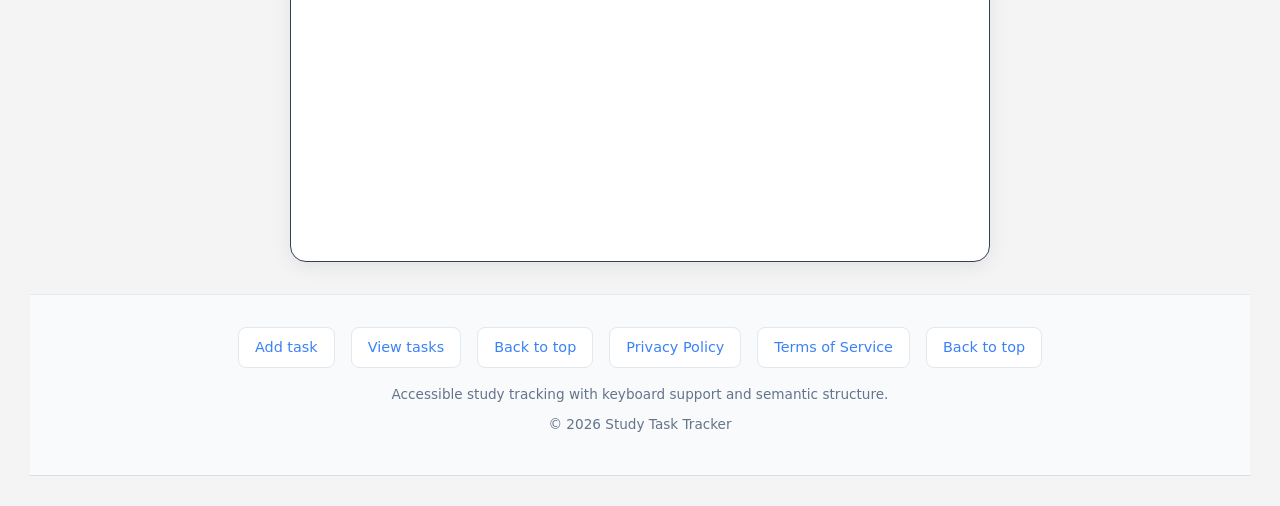
==== commit 6f9af034: "Merge branch 'main' into feature/Implement_Search_and_Filter_Engine" ====
--- a/index.html
+++ b/index.html
@@ -1,56 +1,165 @@
-<!DOCTYPE html>
-<html lang="en">
-<head>
-    <meta charset="UTF-8">
-    <meta name="viewport" content="width=device-width, initial-scale=1.0">
-    <title>Study Task Tracker</title>
-    <link rel="stylesheet" href="style.css">
-</head>
-<body>
-
-    <header class="site-header">
-        <h1>📚 Study Task Tracker</h1>
-        <select id="themeSwitcher" class="theme-dropdown">
-            <option value="light">🌞 Light</option>
-            <option value="dark">🌙 Dark</option>
-            <option value="blue">🩵 Blue</option>
-            <option value="pastel">🎀 Pastel</option>
-        </select>
-    </header>
-
-    <main class="container" id="main-content">
-        <div class="input-section">
-            <input type="text" id="taskInput" placeholder="What are you studying?" aria-label="Task input">
-            <div class="controls">
-                <select id="categoryInput" aria-label="Task category">
-                    <option value="Theory">📘 Theory</option>
-                    <option value="Practical">💻 Practical</option>
-                    <option value="Revision">🔄 Revision</option>
-                    <option value="Assignment">📝 Assignment</option>
-                </select>
-                <button id="addBtn">Add Task</button>
-            </div>
-        </div>
-
-        <div class="sort-controls">
-            <button onclick="sortTasks('asc')">A to Z</button>
-            <button onclick="sortTasks('desc')">Z to A</button>
-        </div>
-
-        <ul id="taskList" aria-live="polite" aria-label="Task list"></ul>
-
-        <p id="errorMsg" class="error" role="alert"></p>
-    </main>
-
-    <footer class="site-footer">
-        <nav aria-label="Footer navigation">
-            <a href="#main-content">Back to top</a>
-        </nav>
-        <p>Accessible study tracking with keyboard support and semantic structure.</p>
-        <p>&copy; 2026 Study Task Tracker</p>
-    </footer>
-
-    <script src="script.js"></script>
-
-</body>
-</html>
+<!DOCTYPE html>
+<html lang="en">
+<head>
+    <meta charset="UTF-8">
+    <meta name="viewport" content="width=device-width, initial-scale=1.0">
+    <title>Study Task Tracker</title>
+    <link rel="stylesheet" href="style.css">
+</head>
+<body>
+    
+  <meta charset="UTF-8">
+  <meta name="viewport" content="width=device-width, initial-scale=1.0">
+  <title>Study Task Tracker</title>
+  <link rel="stylesheet" href="style.css">
+</head>
+<body>
+  <a class="skip-link" href="#main-content">Skip to main content</a>
+
+  <header class="site-header">
+    <h1>📚 Study Task Tracker</h1>
+    
+    //Added mutiple themes 
+  <select id="themeSwitcher" class="theme-dropdown">
+  <option value="light">🌞 Light</option>
+  <option value="dark">🌙 Dark</option>
+  <option value="blue">🩵 Blue</option>
+  <option value="pastel">🎀 Pastel</option>
+</select>
+    
+  </header>
+    <main class="container">
+        <div class="input-section">
+            <input type="text" id="taskInput" placeholder="What are you studying?">
+            <div id="errorMsg" class="error"></div>
+            <div class="controls">
+                <select id="categoryInput">
+                    <option value="Theory">📘 Theory</option>
+                    <option value="Practical">💻 Practical</option>
+                    <option value="Revision">🔄 Revision</option>
+                    <option value="Assignment">📝 Assignment</option>
+                </select>
+                <button id="addBtn" onclick="addTask()">Add Task</button>
+            </div>
+        </div>
+
+        <div class="filter-search-section">
+            <div class="search-wrapper">
+                <input type="text" id="searchInput" placeholder="🔍 Search tasks...">
+            </div>
+            <div class="filter-buttons" id="filterButtons">
+                <button class="filter-btn active" data-filter="all">All</button>
+                <button class="filter-btn" data-filter="active">Active</button>
+                <button class="filter-btn" data-filter="completed">Completed</button>
+                <button class="filter-btn" data-filter="Theory">Theory</button>
+                <button class="filter-btn" data-filter="Practical">Practical</button>
+                <button class="filter-btn" data-filter="Revision">Revision</button>
+                <button class="filter-btn" data-filter="Assignment">Assignment</button>
+            </div>
+        </div>
+
+        <div id="taskStats" class="task-stats"></div>
+        <div id="emptyState" class="empty-state" style="display: none;">No tasks found.</div>
+        <ul id="taskList" aria-live="polite"></ul>
+    </main>
+
+    <footer class="site-footer">
+        <p>&copy; 2026 Study Task Tracker</p>
+    </footer>
+
+    <script src="script.js"></script>
+</body>
+</html>
+<!DOCTYPE html>
+<html lang="en">
+<head>
+    <meta charset="UTF-8">
+    <meta name="viewport" content="width=device-width, initial-scale=1.0">
+    <title>Study Task Tracker</title>
+    <link rel="stylesheet" href="style.css">
+</head>
+<body>
+
+    <header class="site-header">
+        <h1>📚 Study Task Tracker</h1>
+        <select id="themeSwitcher" class="theme-dropdown">
+            <option value="light">🌞 Light</option>
+            <option value="dark">🌙 Dark</option>
+            <option value="blue">🩵 Blue</option>
+            <option value="pastel">🎀 Pastel</option>
+        </select>
+    </header>
+
+    <main class="container" id="main-content">
+        <div class="input-section">
+            <input type="text" id="taskInput" placeholder="What are you studying?" aria-label="Task input">
+            <div class="controls">
+                <select id="categoryInput" aria-label="Task category">
+                    <option value="Theory">📘 Theory</option>
+                    <option value="Practical">💻 Practical</option>
+                    <option value="Revision">🔄 Revision</option>
+                    <option value="Assignment">📝 Assignment</option>
+                </select>
+                <button id="addBtn">Add Task</button>
+            </div>
+        </div>
+
+        <div class="sort-controls">
+            <button onclick="sortTasks('asc')">A to Z</button>
+            <button onclick="sortTasks('desc')">Z to A</button>
+        </div>
+
+        <ul id="taskList" aria-live="polite" aria-label="Task list"></ul>
+
+        <p id="errorMsg" class="error" role="alert"></p>
+    </main>
+
+    <footer class="site-footer">
+        <nav aria-label="Footer navigation">
+            <a href="#main-content">Back to top</a>
+        </nav>
+        <p>Accessible study tracking with keyboard support and semantic structure.</p>
+        <p>&copy; 2026 Study Task Tracker</p>
+    </footer>
+
+    <script src="script.js"></script>
+
+</body>
+</html>
+
+  <main id="main-content" class="container">
+    <form id="taskForm" onsubmit="event.preventDefault(); addTask();">
+      <label for="taskInput">Task description</label>
+      <input type="text" id="taskInput" placeholder="Enter task" aria-describedby="taskHelp">
+      <button type="submit">Add</button>
+      <p id="taskHelp" class="sr-only">Enter a task and press Add to track your study items.</p>
+    </form>
+
+    <p id="errorMsg" class="error" role="alert"></p>
+
+    <ul id="taskList" aria-live="polite" aria-label="Task list"></ul>
+    <p id="taskStats"></p>
+
+    <div id="celebration" class="celebration hidden">
+    <img src="task completed image.jpg" alt="Celebration" />
+    <p>All tasks completed! 🎉</p>
+  </div>
+
+  </main>
+
+  <footer class="site-footer">
+    <nav aria-label="Footer navigation">
+  <a href="#taskInput">Add task</a>
+  <a href="#taskList">View tasks</a>
+  <a href="#main-content">Back to top</a>
+  <a href="privacy.html">Privacy Policy</a>
+  <a href="terms.html">Terms of Service</a>
+      <a href="#main-content">Back to top</a>
+    </nav>
+    <p>Accessible study tracking with keyboard support and semantic structure.</p>
+    <p>&copy; 2026 Study Task Tracker</p>
+  </footer>
+
+  <script src="script.js"></script>
+</body>
+</html>
--- a/style.css
+++ b/style.css
@@ -1,425 +1,857 @@
-/* ===== Global Reset ===== */
-* {
-  margin: 0;
-  padding: 0;
-  box-sizing: border-box;
-  font-family: "Inter", system-ui, sans-serif;
-}
-
-body {
-  background: #f4f4f4;
-  color: #222;
-  line-height: 1.6;
-  transition: background 0.3s ease, color 0.3s ease;
-}
-
-.skip-link {
-  position: absolute;
-  left: -999px;
-  top: auto;
-  width: 1px;
-  height: 1px;
-  overflow: hidden;
-}
-
-.skip-link:focus {
-  left: 1rem;
-  top: 1rem;
-  width: auto;
-  height: auto;
-  padding: 0.75rem 1rem;
-  background: #333;
-  color: #fff;
-  z-index: 1000;
-}
-
-/* ===== Header ===== */
-.site-header {
-  padding: 1.5rem 1rem;
-  text-align: center;
-  background: linear-gradient(135deg, #1e293b, #0f172a);
-  border-bottom: 1px solid #334155;
-  position: sticky;
-  top: 0;
-  z-index: 100;
-}
-
-.site-header h1 {
-  font-size: 1.8rem;
-  font-weight: 600;
-  color: #f8fafc;
-  margin-bottom: 0.75rem;
-}
-
-.theme-dropdown {
-  padding: 0.5rem 1rem;
-  border-radius: 8px;
-  border: 1px solid #475569;
-  background: #334155;
-  color: #f8fafc;
-  cursor: pointer;
-  font-size: 0.9rem;
-  transition: background 0.2s ease;
-}
-
-.theme-dropdown:hover {
-  background: #475569;
-}
-
-.theme-dropdown:focus {
-  outline: 2px solid #60a5fa;
-  outline-offset: 2px;
-}
-
-/* ===== Container ===== */
-.container {
-  max-width: 700px;
-  margin: 2rem auto;
-  padding: 2rem;
-  background: #ffffff;
-  border-radius: 16px;
-  box-shadow: 0 4px 20px rgba(0, 0, 0, 0.08);
-}
-
-/* ===== Input Section ===== */
-.input-section {
-  display: flex;
-  flex-direction: column;
-  gap: 1rem;
-  margin-bottom: 1.5rem;
-}
-
-.input-section input[type="text"] {
-  padding: 1rem;
-  border: 2px solid #e2e8f0;
-  border-radius: 10px;
-  font-size: 1rem;
-  transition: border-color 0.2s ease, box-shadow 0.2s ease;
-}
-
-.input-section input[type="text"]:focus {
-  outline: none;
-  border-color: #3b82f6;
-  box-shadow: 0 0 0 3px rgba(59, 130, 246, 0.15);
-}
-
-.controls {
-  display: flex;
-  gap: 0.75rem;
-  flex-wrap: wrap;
-}
-
-.controls select {
-  padding: 0.75rem 1rem;
-  border: 2px solid #e2e8f0;
-  border-radius: 10px;
-  font-size: 0.95rem;
-  background: #fff;
-  cursor: pointer;
-  transition: border-color 0.2s ease;
-}
-
-.controls select:focus {
-  outline: none;
-  border-color: #3b82f6;
-}
-
-#addBtn {
-  padding: 0.75rem 1.5rem;
-  border: none;
-  background: #3b82f6;
-  color: #fff;
-  border-radius: 10px;
-  font-size: 0.95rem;
-  font-weight: 600;
-  cursor: pointer;
-  transition: background 0.2s ease, transform 0.1s ease;
-}
-
-#addBtn:hover {
-  background: #2563eb;
-}
-
-#addBtn:active {
-  transform: scale(0.98);
-}
-
-/* ===== Sort Controls ===== */
-.sort-controls {
-  display: flex;
-  gap: 0.5rem;
-  margin-bottom: 1rem;
-}
-
-.sort-controls button {
-  padding: 0.5rem 1rem;
-  border: 1px solid #e2e8f0;
-  background: #f8fafc;
-  color: #64748b;
-  border-radius: 8px;
-  font-size: 0.85rem;
-  cursor: pointer;
-  transition: all 0.2s ease;
-}
-
-.sort-controls button:hover {
-  background: #e2e8f0;
-  color: #334155;
-}
-
-/* ===== Task List ===== */
-#taskList {
-  list-style: none;
-  padding: 0;
-  margin: 0;
-}
-
-#taskList li {
-  display: flex;
-  align-items: center;
-  gap: 0.75rem;
-  padding: 1rem;
-  margin-bottom: 0.75rem;
-  background: #f8fafc;
-  border: 1px solid #e2e8f0;
-  border-radius: 12px;
-  transition: all 0.2s ease;
-}
-
-#taskList li:hover {
-  box-shadow: 0 2px 8px rgba(0, 0, 0, 0.06);
-}
-
-#taskList li.completed {
-  opacity: 0.6;
-}
-
-#taskList li.completed span {
-  text-decoration: line-through;
-  color: #94a3b8;
-}
-
-#taskList input[type="checkbox"] {
-  width: 1.25rem;
-  height: 1.25rem;
-  cursor: pointer;
-  accent-color: #3b82f6;
-}
-
-#taskList li span {
-  flex: 1;
-  font-size: 0.95rem;
-  color: #334155;
-}
-
-#taskList li small {
-  font-size: 0.75rem;
-  color: #94a3b8;
-  white-space: nowrap;
-}
-
-.task-actions {
-  display: flex;
-  gap: 0.5rem;
-}
-
-.task-actions button {
-  padding: 0.4rem 0.75rem;
-  border: none;
-  border-radius: 6px;
-  font-size: 0.8rem;
-  cursor: pointer;
-  transition: all 0.2s ease;
-}
-
-.task-actions .edit-btn {
-  background: #e2e8f0;
-  color: #475569;
-}
-
-.task-actions .edit-btn:hover {
-  background: #cbd5e1;
-}
-
-.task-actions .remove-btn {
-  background: #fee2e2;
-  color: #dc2626;
-}
-
-.task-actions .remove-btn:hover {
-  background: #fecaca;
-}
-
-/* ===== Error Message ===== */
-.error {
-  color: #dc2626;
-  font-size: 0.85rem;
-  margin-top: 0.5rem;
-  min-height: 1.25rem;
-}
-
-/* ===== Footer ===== */
-.site-footer {
-  padding: 2rem 1rem;
-  text-align: center;
-  background: #f8fafc;
-  border-top: 1px solid #e2e8f0;
-  margin-top: 2rem;
-}
-
-.site-footer nav {
-  display: flex;
-  gap: 1rem;
-  justify-content: center;
-  flex-wrap: wrap;
-  margin-bottom: 1rem;
-}
-
-.site-footer a {
-  padding: 0.5rem 1rem;
-  border: 1px solid #e2e8f0;
-  border-radius: 8px;
-  background: #fff;
-  color: #3b82f6;
-  text-decoration: none;
-  font-size: 0.9rem;
-  transition: all 0.2s ease;
-}
-
-.site-footer a:hover {
-  background: #3b82f6;
-  border-color: #3b82f6;
-  color: #fff;
-  text-decoration: none;
-}
-
-.site-footer p {
-  color: #64748b;
-  font-size: 0.85rem;
-  margin-bottom: 0.5rem;
-}
-
-/* ===== Accessibility ===== */
-.sr-only {
-  position: absolute;
-  width: 1px;
-  height: 1px;
-  padding: 0;
-  margin: -1px;
-  overflow: hidden;
-  clip: rect(0, 0, 0, 0);
-  white-space: nowrap;
-  border: 0;
-}
-
-/* =========================
-   MULTI-THEME SYSTEM
-========================= */
-
-/* Light Theme (default) */
-[data-theme="light"] {
-  --bg-color: #f4f4f4;
-  --text-color: #222222;
-  --card-bg: #ffffff;
-  --header-bg: linear-gradient(135deg, #1e293b, #0f172a);
-  --border-color: #e2e8f0;
-  --button-bg: #3b82f6;
-  --input-border: #e2e8f0;
-  --task-bg: #f8fafc;
-  --task-border: #e2e8f0;
-  --footer-bg: #f8fafc;
-}
-
-/* Dark Theme */
-[data-theme="dark"] {
-  --bg-color: #0f172a;
-  --text-color: #e2e8f0;
-  --card-bg: #1e293b;
-  --header-bg: linear-gradient(135deg, #1e293b, #0f172a);
-  --border-color: #334155;
-  --button-bg: #6366f1;
-  --input-border: #334155;
-  --task-bg: #1e293b;
-  --task-border: #334155;
-  --footer-bg: #0f172a;
-}
-
-/* Blue Theme */
-[data-theme="blue"] {
-  --bg-color: #e0f2fe;
-  --text-color: #0c4a6e;
-  --card-bg: #ffffff;
-  --header-bg: linear-gradient(135deg, #0284c7, #0ea5e9);
-  --border-color: #38bdf8;
-  --button-bg: #0ea5e9;
-  --input-border: #bae6fd;
-  --task-bg: #f0f9ff;
-  --task-border: #bae6fd;
-  --footer-bg: #e0f2fe;
-}
-
-/* Pastel Theme */
-[data-theme="pastel"] {
-  --bg-color: #fdf2f8;
-  --text-color: #4b5563;
-  --card-bg: #ffffff;
-  --header-bg: linear-gradient(135deg, #c084fc, #a855f7);
-  --border-color: #e9d5ff;
-  --button-bg: #a855f7;
-  --input-border: #e9d5ff;
-  --task-bg: #fdf2f8;
-  --task-border: #fce7f3;
-  --footer-bg: #fdf2f8;
-}
-
-/* Apply theme variables */
-html[data-theme] body {
-  background: var(--bg-color) !important;
-  color: var(--text-color) !important;
-}
-
-html[data-theme] .container {
-  background: var(--card-bg) !important;
-  border: 1px solid var(--border-color) !important;
-}
-
-html[data-theme] .input-section input[type="text"] {
-  border-color: var(--input-border) !important;
-  background: var(--card-bg) !important;
-  color: var(--text-color) !important;
-}
-
-html[data-theme] .controls select {
-  border-color: var(--input-border) !important;
-  background: var(--card-bg) !important;
-  color: var(--text-color) !important;
-}
-
-html[data-theme] #addBtn {
-  background: var(--button-bg) !important;
-}
-
-html[data-theme] .site-footer {
-  background: var(--footer-bg) !important;
-}
-
-html[data-theme] #taskList li {
-  background: var(--task-bg) !important;
-  border-color: var(--task-border) !important;
-}
-
-html[data-theme] #taskList li span {
-  color: var(--text-color) !important;
-}
-
-html[data-theme] .sort-controls button {
-  background: var(--card-bg) !important;
-  border-color: var(--border-color) !important;
-  color: var(--text-color) !important;
-}
-
-/* Category color coding */
-[data-category="Theory"] { border-left: 4px solid #3b82f6; }
-[data-category="Practical"] { border-left: 4px solid #10b981; }
-[data-category="Revision"] { border-left: 4px solid #f59e0b; }
-[data-category="Assignment"] { border-left: 4px solid #8b5cf6; }
+body {
+  font-family: Arial, sans-serif;
+  background: #f4f4f4;
+  margin: 0;
+  color: #222;
+}
+
+.skip-link {
+  position: absolute;
+  left: -999px;
+  top: auto;
+  width: 1px;
+  height: 1px;
+  overflow: hidden;
+}
+
+.skip-link:focus {
+  left: 1rem;
+  top: 1rem;
+  width: auto;
+  height: auto;
+  padding: 0.75rem 1rem;
+  background: #333;
+  color: #fff;
+  z-index: 1000;
+}
+
+.site-header,
+.site-footer {
+  padding: 1rem;
+  background: #fff;
+  border-bottom: 1px solid #ddd;
+}
+
+.site-header {
+  text-align: center;
+}
+
+.container {
+  max-width: 520px;
+  margin: 2rem auto;
+  padding: 0 1rem;
+}
+
+/* ===== Global Reset ===== */
+* {
+  margin: 0;
+  padding: 0;
+  box-sizing: border-box;
+  font-family: "Inter", system-ui, sans-serif;
+}
+
+body {
+  background: #0f172a;
+  color: #e2e8f0;
+  line-height: 1.6;
+}
+
+/* ===== Header ===== */
+.site-header {
+  padding: 24px;
+  text-align: center;
+  background: linear-gradient(135deg, #1e293b, #0f172a);
+  border-bottom: 1px solid #334155;
+}
+
+.site-header h1 {
+  font-size: 1.8rem;
+  font-weight: 600;
+}
+
+/* ===== Container ===== */
+.container {
+  max-width: 850px;
+  margin: 40px auto;
+  padding: 30px;
+  background: rgba(30, 41, 59, 0.6);
+  border: 1px solid #334155;
+  border-radius: 16px;
+  backdrop-filter: blur(10px);
+  box-shadow: 0 10px 30px rgba(0,0,0,0.4);
+}
+
+/* ===== Headings ===== */
+.container h2 {
+  margin-top: 20px;
+  margin-bottom: 10px;
+  color: #60a5fa;
+  font-size: 1.2rem;
+}
+
+/* ===== Paragraphs ===== */
+.container p {
+  margin-bottom: 12px;
+  color: #cbd5e1;
+}
+
+/* ===== Links ===== */
+a {
+  color: #38bdf8;
+  text-decoration: none;
+  transition: 0.2s;
+}
+
+a:hover {
+  color: #0ea5e9;
+  text-decoration: underline;
+}
+
+/* ===== Footer ===== */
+.site-footer {
+  margin: 30px;
+  border-top: 1px solid #334155;
+  color: rgb(0, 0, 0);
+  padding-top: 10px;
+  padding-bottom: 100px;
+}
+
+/* ===== Navigation Links ===== */
+nav {
+  display: flex;
+  gap: 15px;
+  justify-content: center;
+  flex-wrap: wrap;
+  margin-bottom: 10px;
+}
+
+nav a {
+  padding: 6px 12px;
+  border: 1px solid #334155;
+  border-radius: 8px;
+  background: #1e293b;
+}
+
+/* Hover effect */
+nav a:hover {
+  background: #2563eb;
+  border-color: #2563eb;
+  color: white;
+}
+
+form {
+  display: grid;
+  gap: 0.75rem;
+  margin-bottom: 1rem;
+}
+
+label {
+  font-weight: bold;
+  text-align: left;
+  display: block;
+}
+
+input {
+  padding: 0.9rem;
+  width: 100%;
+  max-width: 100%;
+  border: 1px solid #ccc;
+  border-radius: 4px;
+}
+
+button {
+  padding: 0.9rem 1.25rem;
+  border: none;
+  background: #3b82f6;
+  color: #fff;
+  border-radius: 4px;
+  cursor: pointer;
+}
+
+button:hover,
+button:focus {
+  background: #2563eb;
+  outline: 2px solid #1d4ed8;
+  outline-offset: 2px;
+}
+
+ul {
+  padding: 0;
+  margin: 0;
+}
+
+/* ===== Task List & Items ===== */
+li {
+  list-style: none;
+  margin: 0.75rem 0;
+  padding: 1rem;
+  background: var(--card-bg);
+  color: var(--text-color);
+  border-radius: 12px;
+  display: flex;
+  justify-content: space-between;
+  align-items: center;
+  border: 1px solid var(--border-color);
+  transition: transform 0.2s, box-shadow 0.2s;
+  box-shadow: 0 4px 6px -1px rgba(0, 0, 0, 0.1);
+}
+
+li:hover {
+  transform: translateY(-2px);
+  box-shadow: 0 10px 15px -3px rgba(0, 0, 0, 0.1);
+}
+
+.completed {
+  text-decoration: line-through;
+  opacity: 0.6;
+}
+
+.task-content {
+  flex: 1;
+  display: flex;
+  flex-direction: column;
+  gap: 4px;
+  margin-left: 12px;
+}
+
+.task-text-row {
+  display: flex;
+  align-items: center;
+  gap: 8px;
+}
+
+.category-badge {
+  font-size: 0.7rem;
+  padding: 2px 8px;
+  border-radius: 20px;
+  background: var(--button-bg);
+  color: #fff;
+  font-weight: 600;
+  text-transform: uppercase;
+}
+
+.task-time {
+  font-size: 0.75rem;
+  color: #888;
+}
+
+.task-actions {
+  display: flex;
+  gap: 8px;
+}
+
+.task-actions button {
+  padding: 6px 12px;
+  font-size: 0.85rem;
+}
+
+.remove-btn {
+  background: #ef4444 !important;
+}
+
+.remove-btn:hover {
+  background: #dc2626 !important;
+}
+
+/* ===== Search & Filter ===== */
+.filter-search-section {
+  margin: 24px 0;
+  display: flex;
+  flex-direction: column;
+  gap: 16px;
+}
+
+.search-wrapper input {
+  width: 100%;
+  padding: 12px 16px;
+  border-radius: 12px;
+  border: 1px solid var(--border-color);
+  background: var(--card-bg);
+  color: var(--text-color);
+  font-size: 1rem;
+  transition: border-color 0.2s, box-shadow 0.2s;
+}
+
+.search-wrapper input:focus {
+  outline: none;
+  border-color: var(--button-bg);
+  box-shadow: 0 0 0 3px rgba(59, 130, 246, 0.2);
+}
+
+.filter-buttons {
+  display: flex;
+  flex-wrap: wrap;
+  gap: 8px;
+}
+
+.filter-btn {
+  padding: 6px 14px;
+  border-radius: 20px;
+  border: 1px solid var(--border-color);
+  background: transparent !important;
+  color: var(--text-color);
+  font-size: 0.85rem;
+  cursor: pointer;
+  transition: all 0.2s;
+}
+
+.filter-btn:hover {
+  border-color: var(--button-bg);
+}
+
+.filter-btn.active {
+  background: var(--button-bg) !important;
+  color: white !important;
+  border-color: var(--button-bg);
+}
+
+.task-stats {
+  margin-top: 10px;
+  font-size: 0.9rem;
+  font-weight: 500;
+  color: var(--text-color);
+  opacity: 0.8;
+}
+
+.empty-state {
+  text-align: center;
+  padding: 40px 20px;
+  color: #888;
+  font-style: italic;
+}
+
+/* Theme variable overrides for consistency */
+[data-theme="light"] {
+  --bg-color: #f8fafc;
+  --text-color: #1e293b;
+  --card-bg: #ffffff;
+  --header-bg: #ffffff;
+  --border-color: #e2e8f0;
+  --button-bg: #3b82f6;
+}
+
+[data-theme="dark"] {
+  --bg-color: #0f172a;
+  --text-color: #f1f5f9;
+  --card-bg: #1e293b;
+  --header-bg: #1e293b;
+  --border-color: #334155;
+  --button-bg: #6366f1;
+}
+
+[data-theme="blue"] {
+  --bg-color: #f0f9ff;
+  --text-color: #075985;
+  --card-bg: #ffffff;
+  --header-bg: #bae6fd;
+  --border-color: #7dd3fc;
+  --button-bg: #0ea5e9;
+}
+
+[data-theme="pastel"] {
+  --bg-color: #fff1f2;
+  --text-color: #881337;
+  --card-bg: #ffffff;
+  --header-bg: #fce7f3;
+  --border-color: #fbcfe8;
+  --button-bg: #f472b6;
+}
+
+body {
+  transition: background-color 0.3s, color 0.3s;
+}
+/* ===== Global Reset ===== */
+* {
+  margin: 0;
+  padding: 0;
+  box-sizing: border-box;
+  font-family: "Inter", system-ui, sans-serif;
+}
+
+body {
+  background: #f4f4f4;
+  color: #222;
+  line-height: 1.6;
+  transition: background 0.3s ease, color 0.3s ease;
+}
+
+.skip-link {
+  position: absolute;
+  left: -999px;
+  top: auto;
+  width: 1px;
+  height: 1px;
+  overflow: hidden;
+}
+
+.skip-link:focus {
+  left: 1rem;
+  top: 1rem;
+  width: auto;
+  height: auto;
+  padding: 0.75rem 1rem;
+  background: #333;
+  color: #fff;
+  z-index: 1000;
+}
+
+/* ===== Header ===== */
+.site-header {
+  padding: 1.5rem 1rem;
+  text-align: center;
+  background: linear-gradient(135deg, #1e293b, #0f172a);
+  border-bottom: 1px solid #334155;
+  position: sticky;
+  top: 0;
+  z-index: 100;
+}
+
+.site-header h1 {
+  font-size: 1.8rem;
+  font-weight: 600;
+  color: #f8fafc;
+  margin-bottom: 0.75rem;
+}
+
+.theme-dropdown {
+  padding: 0.5rem 1rem;
+  border-radius: 8px;
+  border: 1px solid #475569;
+  background: #334155;
+  color: #f8fafc;
+  cursor: pointer;
+  font-size: 0.9rem;
+  transition: background 0.2s ease;
+}
+
+.theme-dropdown:hover {
+  background: #475569;
+}
+
+.theme-dropdown:focus {
+  outline: 2px solid #60a5fa;
+  outline-offset: 2px;
+}
+
+/* ===== Container ===== */
+.container {
+  max-width: 700px;
+  margin: 2rem auto;
+  padding: 2rem;
+  background: #ffffff;
+  border-radius: 16px;
+  box-shadow: 0 4px 20px rgba(0, 0, 0, 0.08);
+}
+
+/* ===== Input Section ===== */
+.input-section {
+  display: flex;
+  flex-direction: column;
+  gap: 1rem;
+  margin-bottom: 1.5rem;
+}
+
+.input-section input[type="text"] {
+  padding: 1rem;
+  border: 2px solid #e2e8f0;
+  border-radius: 10px;
+  font-size: 1rem;
+  transition: border-color 0.2s ease, box-shadow 0.2s ease;
+}
+
+.input-section input[type="text"]:focus {
+  outline: none;
+  border-color: #3b82f6;
+  box-shadow: 0 0 0 3px rgba(59, 130, 246, 0.15);
+}
+
+.controls {
+  display: flex;
+  gap: 0.75rem;
+  flex-wrap: wrap;
+}
+
+.controls select {
+  padding: 0.75rem 1rem;
+  border: 2px solid #e2e8f0;
+  border-radius: 10px;
+  font-size: 0.95rem;
+  background: #fff;
+  cursor: pointer;
+  transition: border-color 0.2s ease;
+}
+
+.controls select:focus {
+  outline: none;
+  border-color: #3b82f6;
+}
+
+#addBtn {
+  padding: 0.75rem 1.5rem;
+  border: none;
+  background: #3b82f6;
+  color: #fff;
+  border-radius: 10px;
+  font-size: 0.95rem;
+  font-weight: 600;
+  cursor: pointer;
+  transition: background 0.2s ease, transform 0.1s ease;
+}
+
+#addBtn:hover {
+  background: #2563eb;
+}
+
+#addBtn:active {
+  transform: scale(0.98);
+}
+
+/* ===== Sort Controls ===== */
+.sort-controls {
+  display: flex;
+  gap: 0.5rem;
+  margin-bottom: 1rem;
+}
+
+.sort-controls button {
+  padding: 0.5rem 1rem;
+  border: 1px solid #e2e8f0;
+  background: #f8fafc;
+  color: #64748b;
+  border-radius: 8px;
+  font-size: 0.85rem;
+  cursor: pointer;
+  transition: all 0.2s ease;
+}
+
+.sort-controls button:hover {
+  background: #e2e8f0;
+  color: #334155;
+}
+
+/* ===== Task List ===== */
+#taskList {
+  list-style: none;
+  padding: 0;
+  margin: 0;
+}
+
+#taskList li {
+  display: flex;
+  align-items: center;
+  gap: 0.75rem;
+  padding: 1rem;
+  margin-bottom: 0.75rem;
+  background: #f8fafc;
+  border: 1px solid #e2e8f0;
+  border-radius: 12px;
+  transition: all 0.2s ease;
+}
+
+#taskList li:hover {
+  box-shadow: 0 2px 8px rgba(0, 0, 0, 0.06);
+}
+
+#taskList li.completed {
+  opacity: 0.6;
+}
+
+#taskList li.completed span {
+  text-decoration: line-through;
+  color: #94a3b8;
+}
+
+#taskList input[type="checkbox"] {
+  width: 1.25rem;
+  height: 1.25rem;
+  cursor: pointer;
+  accent-color: #3b82f6;
+}
+
+#taskList li span {
+  flex: 1;
+  font-size: 0.95rem;
+  color: #334155;
+}
+
+#taskList li small {
+  font-size: 0.75rem;
+  color: #94a3b8;
+  white-space: nowrap;
+}
+
+.task-actions {
+  display: flex;
+  gap: 0.5rem;
+}
+
+.task-actions button {
+  padding: 0.4rem 0.75rem;
+  border: none;
+  border-radius: 6px;
+  font-size: 0.8rem;
+  cursor: pointer;
+  transition: all 0.2s ease;
+}
+
+.task-actions .edit-btn {
+  background: #e2e8f0;
+  color: #475569;
+}
+
+.task-actions .edit-btn:hover {
+  background: #cbd5e1;
+}
+
+.task-actions .remove-btn {
+  background: #fee2e2;
+  color: #dc2626;
+}
+
+.task-actions .remove-btn:hover {
+  background: #fecaca;
+}
+
+/* ===== Error Message ===== */
+.error {
+  color: #dc2626;
+  font-size: 0.85rem;
+  margin-top: 0.5rem;
+  min-height: 1.25rem;
+}
+
+/* ===== Footer ===== */
+.site-footer {
+  padding: 2rem 1rem;
+  text-align: center;
+  background: #f8fafc;
+  border-top: 1px solid #e2e8f0;
+  margin-top: 2rem;
+}
+
+.site-footer nav {
+  display: flex;
+  gap: 1rem;
+  justify-content: center;
+  flex-wrap: wrap;
+  margin-bottom: 1rem;
+}
+
+.site-footer a {
+  padding: 0.5rem 1rem;
+  border: 1px solid #e2e8f0;
+  border-radius: 8px;
+  background: #fff;
+  color: #3b82f6;
+  text-decoration: none;
+  font-size: 0.9rem;
+  transition: all 0.2s ease;
+}
+
+.site-footer a:hover {
+  background: #3b82f6;
+  border-color: #3b82f6;
+  color: #fff;
+  text-decoration: none;
+}
+
+.site-footer p {
+  color: #64748b;
+  font-size: 0.85rem;
+  margin-bottom: 0.5rem;
+}
+
+/* ===== Accessibility ===== */
+.sr-only {
+  position: absolute;
+  width: 1px;
+  height: 1px;
+  padding: 0;
+  margin: -1px;
+  overflow: hidden;
+  clip: rect(0, 0, 0, 0);
+  white-space: nowrap;
+  border: 0;
+}
+
+/* =========================
+   MULTI-THEME SYSTEM
+
+/* Light Theme (default) */
+[data-theme="light"] {
+  --bg-color: #f4f4f4;
+  --text-color: #222222;
+  --card-bg: #ffffff;
+  --header-bg: linear-gradient(135deg, #1e293b, #0f172a);
+  --border-color: #e2e8f0;
+  --button-bg: #3b82f6;
+  --input-border: #e2e8f0;
+  --task-bg: #f8fafc;
+  --task-border: #e2e8f0;
+  --footer-bg: #f8fafc;
+}
+
+/* Dark Theme */
+[data-theme="dark"] {
+  --bg-color: #0f172a;
+  --text-color: #e2e8f0;
+  --card-bg: #1e293b;
+  --header-bg: #1e293b;
+  --border-color: #334155;
+  --button-bg: #6366f1;
+}
+
+/* Blue Theme */
+[data-theme="blue"] {
+  --bg-color: #e0f2fe;
+  --text-color: #0c4a6e;
+  --card-bg: #ffffff;
+  --header-bg: linear-gradient(135deg, #0284c7, #0ea5e9);
+  --border-color: #38bdf8;
+  --button-bg: #0ea5e9;
+  --input-border: #bae6fd;
+  --task-bg: #f0f9ff;
+  --task-border: #bae6fd;
+  --footer-bg: #e0f2fe;
+}
+
+/* Pastel Theme */
+[data-theme="pastel"] {
+  --bg-color: #fdf2f8;
+  --text-color: #4b5563;
+  --card-bg: #ffffff;
+  --header-bg: linear-gradient(135deg, #c084fc, #a855f7);
+  --border-color: #e9d5ff;
+  --button-bg: #a855f7;
+  --input-border: #e9d5ff;
+  --task-bg: #fdf2f8;
+  --task-border: #fce7f3;
+  --footer-bg: #fdf2f8;
+}
+
+/* Apply theme variables */
+html[data-theme] body {
+  background: var(--bg-color) !important;
+  color: var(--text-color) !important;
+}
+
+html[data-theme] .container {
+  background: var(--card-bg) !important;
+  border: 1px solid var(--border-color) !important;
+}
+
+html[data-theme] .input-section input[type="text"] {
+  border-color: var(--input-border) !important;
+  background: var(--card-bg) !important;
+  color: var(--text-color) !important;
+}
+
+html[data-theme] .controls select {
+  border-color: var(--input-border) !important;
+  background: var(--card-bg) !important;
+  color: var(--text-color) !important;
+}
+
+html[data-theme] #addBtn {
+  background: var(--button-bg) !important;
+}
+
+html[data-theme] .site-footer {
+  background: var(--footer-bg) !important;
+}
+
+html[data-theme] #taskList li {
+  background: var(--task-bg) !important;
+  border-color: var(--task-border) !important;
+}
+
+html[data-theme] #taskList li span {
+  color: var(--text-color) !important;
+}
+
+html[data-theme] .sort-controls button {
+  background: var(--card-bg) !important;
+  border-color: var(--border-color) !important;
+  color: var(--text-color) !important;
+}
+
+/* Category color coding */
+[data-category="Theory"] { border-left: 4px solid #3b82f6; }
+[data-category="Practical"] { border-left: 4px solid #10b981; }
+[data-category="Revision"] { border-left: 4px solid #f59e0b; }
+[data-category="Assignment"] { border-left: 4px solid #8b5cf6; }
+html[data-theme] button {
+  background: var(--button-bg) !important;
+}
+.theme-dropdown {
+  padding: 8px 12px;
+  border-radius: 8px;
+  border: 1px solid var(--border-color);
+  background: var(--card-bg);
+  color: var(--text-color);
+  cursor: pointer;
+  font-size: 14px;
+}
+body {
+  transition: all 0.3s ease;
+}
+
+.celebration {
+  text-align: center;
+  margin-top: 20px;
+  opacity: 0;
+  transform: scale(0.5);
+  transition: all 0.5s ease;
+}
+
+.celebration img {
+  width: 200px;
+  max-width: 100%;
+}
+
+/* When visible */
+.celebration.show {
+  opacity: 1;
+  transform: scale(1);
+}
+
+/* 🎉 Image animation */
+.celebration.show img {
+  animation: bounceIn 0.6s ease, float 2s ease-in-out infinite;
+}
+
+/* Bounce entry */
+@keyframes bounceIn {
+  0% {
+    transform: scale(0.3) rotate(-10deg);
+    opacity: 0;
+  }
+  50% {
+    transform: scale(1.1) rotate(5deg);
+    opacity: 1;
+  }
+  70% {
+    transform: scale(0.95) rotate(-3deg);
+  }
+  100% {
+    transform: scale(1) rotate(0);
+  }
+}
+
+/* Floating effect */
+@keyframes float {
+  0% {
+    transform: translateY(0px);
+  }
+  50% {
+    transform: translateY(-10px);
+  }
+  100% {
+    transform: translateY(0px);
+  }
+}
+
+/* ✨ Optional glow effect */
+.celebration.show img {
+  filter: drop-shadow(0 0 10px gold);
+}
--- a/style.css
+++ b/style.css
@@ -1,425 +1,857 @@
-/* ===== Global Reset ===== */
-* {
-  margin: 0;
-  padding: 0;
-  box-sizing: border-box;
-  font-family: "Inter", system-ui, sans-serif;
-}
-
-body {
-  background: #f4f4f4;
-  color: #222;
-  line-height: 1.6;
-  transition: background 0.3s ease, color 0.3s ease;
-}
-
-.skip-link {
-  position: absolute;
-  left: -999px;
-  top: auto;
-  width: 1px;
-  height: 1px;
-  overflow: hidden;
-}
-
-.skip-link:focus {
-  left: 1rem;
-  top: 1rem;
-  width: auto;
-  height: auto;
-  padding: 0.75rem 1rem;
-  background: #333;
-  color: #fff;
-  z-index: 1000;
-}
-
-/* ===== Header ===== */
-.site-header {
-  padding: 1.5rem 1rem;
-  text-align: center;
-  background: linear-gradient(135deg, #1e293b, #0f172a);
-  border-bottom: 1px solid #334155;
-  position: sticky;
-  top: 0;
-  z-index: 100;
-}
-
-.site-header h1 {
-  font-size: 1.8rem;
-  font-weight: 600;
-  color: #f8fafc;
-  margin-bottom: 0.75rem;
-}
-
-.theme-dropdown {
-  padding: 0.5rem 1rem;
-  border-radius: 8px;
-  border: 1px solid #475569;
-  background: #334155;
-  color: #f8fafc;
-  cursor: pointer;
-  font-size: 0.9rem;
-  transition: background 0.2s ease;
-}
-
-.theme-dropdown:hover {
-  background: #475569;
-}
-
-.theme-dropdown:focus {
-  outline: 2px solid #60a5fa;
-  outline-offset: 2px;
-}
-
-/* ===== Container ===== */
-.container {
-  max-width: 700px;
-  margin: 2rem auto;
-  padding: 2rem;
-  background: #ffffff;
-  border-radius: 16px;
-  box-shadow: 0 4px 20px rgba(0, 0, 0, 0.08);
-}
-
-/* ===== Input Section ===== */
-.input-section {
-  display: flex;
-  flex-direction: column;
-  gap: 1rem;
-  margin-bottom: 1.5rem;
-}
-
-.input-section input[type="text"] {
-  padding: 1rem;
-  border: 2px solid #e2e8f0;
-  border-radius: 10px;
-  font-size: 1rem;
-  transition: border-color 0.2s ease, box-shadow 0.2s ease;
-}
-
-.input-section input[type="text"]:focus {
-  outline: none;
-  border-color: #3b82f6;
-  box-shadow: 0 0 0 3px rgba(59, 130, 246, 0.15);
-}
-
-.controls {
-  display: flex;
-  gap: 0.75rem;
-  flex-wrap: wrap;
-}
-
-.controls select {
-  padding: 0.75rem 1rem;
-  border: 2px solid #e2e8f0;
-  border-radius: 10px;
-  font-size: 0.95rem;
-  background: #fff;
-  cursor: pointer;
-  transition: border-color 0.2s ease;
-}
-
-.controls select:focus {
-  outline: none;
-  border-color: #3b82f6;
-}
-
-#addBtn {
-  padding: 0.75rem 1.5rem;
-  border: none;
-  background: #3b82f6;
-  color: #fff;
-  border-radius: 10px;
-  font-size: 0.95rem;
-  font-weight: 600;
-  cursor: pointer;
-  transition: background 0.2s ease, transform 0.1s ease;
-}
-
-#addBtn:hover {
-  background: #2563eb;
-}
-
-#addBtn:active {
-  transform: scale(0.98);
-}
-
-/* ===== Sort Controls ===== */
-.sort-controls {
-  display: flex;
-  gap: 0.5rem;
-  margin-bottom: 1rem;
-}
-
-.sort-controls button {
-  padding: 0.5rem 1rem;
-  border: 1px solid #e2e8f0;
-  background: #f8fafc;
-  color: #64748b;
-  border-radius: 8px;
-  font-size: 0.85rem;
-  cursor: pointer;
-  transition: all 0.2s ease;
-}
-
-.sort-controls button:hover {
-  background: #e2e8f0;
-  color: #334155;
-}
-
-/* ===== Task List ===== */
-#taskList {
-  list-style: none;
-  padding: 0;
-  margin: 0;
-}
-
-#taskList li {
-  display: flex;
-  align-items: center;
-  gap: 0.75rem;
-  padding: 1rem;
-  margin-bottom: 0.75rem;
-  background: #f8fafc;
-  border: 1px solid #e2e8f0;
-  border-radius: 12px;
-  transition: all 0.2s ease;
-}
-
-#taskList li:hover {
-  box-shadow: 0 2px 8px rgba(0, 0, 0, 0.06);
-}
-
-#taskList li.completed {
-  opacity: 0.6;
-}
-
-#taskList li.completed span {
-  text-decoration: line-through;
-  color: #94a3b8;
-}
-
-#taskList input[type="checkbox"] {
-  width: 1.25rem;
-  height: 1.25rem;
-  cursor: pointer;
-  accent-color: #3b82f6;
-}
-
-#taskList li span {
-  flex: 1;
-  font-size: 0.95rem;
-  color: #334155;
-}
-
-#taskList li small {
-  font-size: 0.75rem;
-  color: #94a3b8;
-  white-space: nowrap;
-}
-
-.task-actions {
-  display: flex;
-  gap: 0.5rem;
-}
-
-.task-actions button {
-  padding: 0.4rem 0.75rem;
-  border: none;
-  border-radius: 6px;
-  font-size: 0.8rem;
-  cursor: pointer;
-  transition: all 0.2s ease;
-}
-
-.task-actions .edit-btn {
-  background: #e2e8f0;
-  color: #475569;
-}
-
-.task-actions .edit-btn:hover {
-  background: #cbd5e1;
-}
-
-.task-actions .remove-btn {
-  background: #fee2e2;
-  color: #dc2626;
-}
-
-.task-actions .remove-btn:hover {
-  background: #fecaca;
-}
-
-/* ===== Error Message ===== */
-.error {
-  color: #dc2626;
-  font-size: 0.85rem;
-  margin-top: 0.5rem;
-  min-height: 1.25rem;
-}
-
-/* ===== Footer ===== */
-.site-footer {
-  padding: 2rem 1rem;
-  text-align: center;
-  background: #f8fafc;
-  border-top: 1px solid #e2e8f0;
-  margin-top: 2rem;
-}
-
-.site-footer nav {
-  display: flex;
-  gap: 1rem;
-  justify-content: center;
-  flex-wrap: wrap;
-  margin-bottom: 1rem;
-}
-
-.site-footer a {
-  padding: 0.5rem 1rem;
-  border: 1px solid #e2e8f0;
-  border-radius: 8px;
-  background: #fff;
-  color: #3b82f6;
-  text-decoration: none;
-  font-size: 0.9rem;
-  transition: all 0.2s ease;
-}
-
-.site-footer a:hover {
-  background: #3b82f6;
-  border-color: #3b82f6;
-  color: #fff;
-  text-decoration: none;
-}
-
-.site-footer p {
-  color: #64748b;
-  font-size: 0.85rem;
-  margin-bottom: 0.5rem;
-}
-
-/* ===== Accessibility ===== */
-.sr-only {
-  position: absolute;
-  width: 1px;
-  height: 1px;
-  padding: 0;
-  margin: -1px;
-  overflow: hidden;
-  clip: rect(0, 0, 0, 0);
-  white-space: nowrap;
-  border: 0;
-}
-
-/* =========================
-   MULTI-THEME SYSTEM
-========================= */
-
-/* Light Theme (default) */
-[data-theme="light"] {
-  --bg-color: #f4f4f4;
-  --text-color: #222222;
-  --card-bg: #ffffff;
-  --header-bg: linear-gradient(135deg, #1e293b, #0f172a);
-  --border-color: #e2e8f0;
-  --button-bg: #3b82f6;
-  --input-border: #e2e8f0;
-  --task-bg: #f8fafc;
-  --task-border: #e2e8f0;
-  --footer-bg: #f8fafc;
-}
-
-/* Dark Theme */
-[data-theme="dark"] {
-  --bg-color: #0f172a;
-  --text-color: #e2e8f0;
-  --card-bg: #1e293b;
-  --header-bg: linear-gradient(135deg, #1e293b, #0f172a);
-  --border-color: #334155;
-  --button-bg: #6366f1;
-  --input-border: #334155;
-  --task-bg: #1e293b;
-  --task-border: #334155;
-  --footer-bg: #0f172a;
-}
-
-/* Blue Theme */
-[data-theme="blue"] {
-  --bg-color: #e0f2fe;
-  --text-color: #0c4a6e;
-  --card-bg: #ffffff;
-  --header-bg: linear-gradient(135deg, #0284c7, #0ea5e9);
-  --border-color: #38bdf8;
-  --button-bg: #0ea5e9;
-  --input-border: #bae6fd;
-  --task-bg: #f0f9ff;
-  --task-border: #bae6fd;
-  --footer-bg: #e0f2fe;
-}
-
-/* Pastel Theme */
-[data-theme="pastel"] {
-  --bg-color: #fdf2f8;
-  --text-color: #4b5563;
-  --card-bg: #ffffff;
-  --header-bg: linear-gradient(135deg, #c084fc, #a855f7);
-  --border-color: #e9d5ff;
-  --button-bg: #a855f7;
-  --input-border: #e9d5ff;
-  --task-bg: #fdf2f8;
-  --task-border: #fce7f3;
-  --footer-bg: #fdf2f8;
-}
-
-/* Apply theme variables */
-html[data-theme] body {
-  background: var(--bg-color) !important;
-  color: var(--text-color) !important;
-}
-
-html[data-theme] .container {
-  background: var(--card-bg) !important;
-  border: 1px solid var(--border-color) !important;
-}
-
-html[data-theme] .input-section input[type="text"] {
-  border-color: var(--input-border) !important;
-  background: var(--card-bg) !important;
-  color: var(--text-color) !important;
-}
-
-html[data-theme] .controls select {
-  border-color: var(--input-border) !important;
-  background: var(--card-bg) !important;
-  color: var(--text-color) !important;
-}
-
-html[data-theme] #addBtn {
-  background: var(--button-bg) !important;
-}
-
-html[data-theme] .site-footer {
-  background: var(--footer-bg) !important;
-}
-
-html[data-theme] #taskList li {
-  background: var(--task-bg) !important;
-  border-color: var(--task-border) !important;
-}
-
-html[data-theme] #taskList li span {
-  color: var(--text-color) !important;
-}
-
-html[data-theme] .sort-controls button {
-  background: var(--card-bg) !important;
-  border-color: var(--border-color) !important;
-  color: var(--text-color) !important;
-}
-
-/* Category color coding */
-[data-category="Theory"] { border-left: 4px solid #3b82f6; }
-[data-category="Practical"] { border-left: 4px solid #10b981; }
-[data-category="Revision"] { border-left: 4px solid #f59e0b; }
-[data-category="Assignment"] { border-left: 4px solid #8b5cf6; }
+body {
+  font-family: Arial, sans-serif;
+  background: #f4f4f4;
+  margin: 0;
+  color: #222;
+}
+
+.skip-link {
+  position: absolute;
+  left: -999px;
+  top: auto;
+  width: 1px;
+  height: 1px;
+  overflow: hidden;
+}
+
+.skip-link:focus {
+  left: 1rem;
+  top: 1rem;
+  width: auto;
+  height: auto;
+  padding: 0.75rem 1rem;
+  background: #333;
+  color: #fff;
+  z-index: 1000;
+}
+
+.site-header,
+.site-footer {
+  padding: 1rem;
+  background: #fff;
+  border-bottom: 1px solid #ddd;
+}
+
+.site-header {
+  text-align: center;
+}
+
+.container {
+  max-width: 520px;
+  margin: 2rem auto;
+  padding: 0 1rem;
+}
+
+/* ===== Global Reset ===== */
+* {
+  margin: 0;
+  padding: 0;
+  box-sizing: border-box;
+  font-family: "Inter", system-ui, sans-serif;
+}
+
+body {
+  background: #0f172a;
+  color: #e2e8f0;
+  line-height: 1.6;
+}
+
+/* ===== Header ===== */
+.site-header {
+  padding: 24px;
+  text-align: center;
+  background: linear-gradient(135deg, #1e293b, #0f172a);
+  border-bottom: 1px solid #334155;
+}
+
+.site-header h1 {
+  font-size: 1.8rem;
+  font-weight: 600;
+}
+
+/* ===== Container ===== */
+.container {
+  max-width: 850px;
+  margin: 40px auto;
+  padding: 30px;
+  background: rgba(30, 41, 59, 0.6);
+  border: 1px solid #334155;
+  border-radius: 16px;
+  backdrop-filter: blur(10px);
+  box-shadow: 0 10px 30px rgba(0,0,0,0.4);
+}
+
+/* ===== Headings ===== */
+.container h2 {
+  margin-top: 20px;
+  margin-bottom: 10px;
+  color: #60a5fa;
+  font-size: 1.2rem;
+}
+
+/* ===== Paragraphs ===== */
+.container p {
+  margin-bottom: 12px;
+  color: #cbd5e1;
+}
+
+/* ===== Links ===== */
+a {
+  color: #38bdf8;
+  text-decoration: none;
+  transition: 0.2s;
+}
+
+a:hover {
+  color: #0ea5e9;
+  text-decoration: underline;
+}
+
+/* ===== Footer ===== */
+.site-footer {
+  margin: 30px;
+  border-top: 1px solid #334155;
+  color: rgb(0, 0, 0);
+  padding-top: 10px;
+  padding-bottom: 100px;
+}
+
+/* ===== Navigation Links ===== */
+nav {
+  display: flex;
+  gap: 15px;
+  justify-content: center;
+  flex-wrap: wrap;
+  margin-bottom: 10px;
+}
+
+nav a {
+  padding: 6px 12px;
+  border: 1px solid #334155;
+  border-radius: 8px;
+  background: #1e293b;
+}
+
+/* Hover effect */
+nav a:hover {
+  background: #2563eb;
+  border-color: #2563eb;
+  color: white;
+}
+
+form {
+  display: grid;
+  gap: 0.75rem;
+  margin-bottom: 1rem;
+}
+
+label {
+  font-weight: bold;
+  text-align: left;
+  display: block;
+}
+
+input {
+  padding: 0.9rem;
+  width: 100%;
+  max-width: 100%;
+  border: 1px solid #ccc;
+  border-radius: 4px;
+}
+
+button {
+  padding: 0.9rem 1.25rem;
+  border: none;
+  background: #3b82f6;
+  color: #fff;
+  border-radius: 4px;
+  cursor: pointer;
+}
+
+button:hover,
+button:focus {
+  background: #2563eb;
+  outline: 2px solid #1d4ed8;
+  outline-offset: 2px;
+}
+
+ul {
+  padding: 0;
+  margin: 0;
+}
+
+/* ===== Task List & Items ===== */
+li {
+  list-style: none;
+  margin: 0.75rem 0;
+  padding: 1rem;
+  background: var(--card-bg);
+  color: var(--text-color);
+  border-radius: 12px;
+  display: flex;
+  justify-content: space-between;
+  align-items: center;
+  border: 1px solid var(--border-color);
+  transition: transform 0.2s, box-shadow 0.2s;
+  box-shadow: 0 4px 6px -1px rgba(0, 0, 0, 0.1);
+}
+
+li:hover {
+  transform: translateY(-2px);
+  box-shadow: 0 10px 15px -3px rgba(0, 0, 0, 0.1);
+}
+
+.completed {
+  text-decoration: line-through;
+  opacity: 0.6;
+}
+
+.task-content {
+  flex: 1;
+  display: flex;
+  flex-direction: column;
+  gap: 4px;
+  margin-left: 12px;
+}
+
+.task-text-row {
+  display: flex;
+  align-items: center;
+  gap: 8px;
+}
+
+.category-badge {
+  font-size: 0.7rem;
+  padding: 2px 8px;
+  border-radius: 20px;
+  background: var(--button-bg);
+  color: #fff;
+  font-weight: 600;
+  text-transform: uppercase;
+}
+
+.task-time {
+  font-size: 0.75rem;
+  color: #888;
+}
+
+.task-actions {
+  display: flex;
+  gap: 8px;
+}
+
+.task-actions button {
+  padding: 6px 12px;
+  font-size: 0.85rem;
+}
+
+.remove-btn {
+  background: #ef4444 !important;
+}
+
+.remove-btn:hover {
+  background: #dc2626 !important;
+}
+
+/* ===== Search & Filter ===== */
+.filter-search-section {
+  margin: 24px 0;
+  display: flex;
+  flex-direction: column;
+  gap: 16px;
+}
+
+.search-wrapper input {
+  width: 100%;
+  padding: 12px 16px;
+  border-radius: 12px;
+  border: 1px solid var(--border-color);
+  background: var(--card-bg);
+  color: var(--text-color);
+  font-size: 1rem;
+  transition: border-color 0.2s, box-shadow 0.2s;
+}
+
+.search-wrapper input:focus {
+  outline: none;
+  border-color: var(--button-bg);
+  box-shadow: 0 0 0 3px rgba(59, 130, 246, 0.2);
+}
+
+.filter-buttons {
+  display: flex;
+  flex-wrap: wrap;
+  gap: 8px;
+}
+
+.filter-btn {
+  padding: 6px 14px;
+  border-radius: 20px;
+  border: 1px solid var(--border-color);
+  background: transparent !important;
+  color: var(--text-color);
+  font-size: 0.85rem;
+  cursor: pointer;
+  transition: all 0.2s;
+}
+
+.filter-btn:hover {
+  border-color: var(--button-bg);
+}
+
+.filter-btn.active {
+  background: var(--button-bg) !important;
+  color: white !important;
+  border-color: var(--button-bg);
+}
+
+.task-stats {
+  margin-top: 10px;
+  font-size: 0.9rem;
+  font-weight: 500;
+  color: var(--text-color);
+  opacity: 0.8;
+}
+
+.empty-state {
+  text-align: center;
+  padding: 40px 20px;
+  color: #888;
+  font-style: italic;
+}
+
+/* Theme variable overrides for consistency */
+[data-theme="light"] {
+  --bg-color: #f8fafc;
+  --text-color: #1e293b;
+  --card-bg: #ffffff;
+  --header-bg: #ffffff;
+  --border-color: #e2e8f0;
+  --button-bg: #3b82f6;
+}
+
+[data-theme="dark"] {
+  --bg-color: #0f172a;
+  --text-color: #f1f5f9;
+  --card-bg: #1e293b;
+  --header-bg: #1e293b;
+  --border-color: #334155;
+  --button-bg: #6366f1;
+}
+
+[data-theme="blue"] {
+  --bg-color: #f0f9ff;
+  --text-color: #075985;
+  --card-bg: #ffffff;
+  --header-bg: #bae6fd;
+  --border-color: #7dd3fc;
+  --button-bg: #0ea5e9;
+}
+
+[data-theme="pastel"] {
+  --bg-color: #fff1f2;
+  --text-color: #881337;
+  --card-bg: #ffffff;
+  --header-bg: #fce7f3;
+  --border-color: #fbcfe8;
+  --button-bg: #f472b6;
+}
+
+body {
+  transition: background-color 0.3s, color 0.3s;
+}
+/* ===== Global Reset ===== */
+* {
+  margin: 0;
+  padding: 0;
+  box-sizing: border-box;
+  font-family: "Inter", system-ui, sans-serif;
+}
+
+body {
+  background: #f4f4f4;
+  color: #222;
+  line-height: 1.6;
+  transition: background 0.3s ease, color 0.3s ease;
+}
+
+.skip-link {
+  position: absolute;
+  left: -999px;
+  top: auto;
+  width: 1px;
+  height: 1px;
+  overflow: hidden;
+}
+
+.skip-link:focus {
+  left: 1rem;
+  top: 1rem;
+  width: auto;
+  height: auto;
+  padding: 0.75rem 1rem;
+  background: #333;
+  color: #fff;
+  z-index: 1000;
+}
+
+/* ===== Header ===== */
+.site-header {
+  padding: 1.5rem 1rem;
+  text-align: center;
+  background: linear-gradient(135deg, #1e293b, #0f172a);
+  border-bottom: 1px solid #334155;
+  position: sticky;
+  top: 0;
+  z-index: 100;
+}
+
+.site-header h1 {
+  font-size: 1.8rem;
+  font-weight: 600;
+  color: #f8fafc;
+  margin-bottom: 0.75rem;
+}
+
+.theme-dropdown {
+  padding: 0.5rem 1rem;
+  border-radius: 8px;
+  border: 1px solid #475569;
+  background: #334155;
+  color: #f8fafc;
+  cursor: pointer;
+  font-size: 0.9rem;
+  transition: background 0.2s ease;
+}
+
+.theme-dropdown:hover {
+  background: #475569;
+}
+
+.theme-dropdown:focus {
+  outline: 2px solid #60a5fa;
+  outline-offset: 2px;
+}
+
+/* ===== Container ===== */
+.container {
+  max-width: 700px;
+  margin: 2rem auto;
+  padding: 2rem;
+  background: #ffffff;
+  border-radius: 16px;
+  box-shadow: 0 4px 20px rgba(0, 0, 0, 0.08);
+}
+
+/* ===== Input Section ===== */
+.input-section {
+  display: flex;
+  flex-direction: column;
+  gap: 1rem;
+  margin-bottom: 1.5rem;
+}
+
+.input-section input[type="text"] {
+  padding: 1rem;
+  border: 2px solid #e2e8f0;
+  border-radius: 10px;
+  font-size: 1rem;
+  transition: border-color 0.2s ease, box-shadow 0.2s ease;
+}
+
+.input-section input[type="text"]:focus {
+  outline: none;
+  border-color: #3b82f6;
+  box-shadow: 0 0 0 3px rgba(59, 130, 246, 0.15);
+}
+
+.controls {
+  display: flex;
+  gap: 0.75rem;
+  flex-wrap: wrap;
+}
+
+.controls select {
+  padding: 0.75rem 1rem;
+  border: 2px solid #e2e8f0;
+  border-radius: 10px;
+  font-size: 0.95rem;
+  background: #fff;
+  cursor: pointer;
+  transition: border-color 0.2s ease;
+}
+
+.controls select:focus {
+  outline: none;
+  border-color: #3b82f6;
+}
+
+#addBtn {
+  padding: 0.75rem 1.5rem;
+  border: none;
+  background: #3b82f6;
+  color: #fff;
+  border-radius: 10px;
+  font-size: 0.95rem;
+  font-weight: 600;
+  cursor: pointer;
+  transition: background 0.2s ease, transform 0.1s ease;
+}
+
+#addBtn:hover {
+  background: #2563eb;
+}
+
+#addBtn:active {
+  transform: scale(0.98);
+}
+
+/* ===== Sort Controls ===== */
+.sort-controls {
+  display: flex;
+  gap: 0.5rem;
+  margin-bottom: 1rem;
+}
+
+.sort-controls button {
+  padding: 0.5rem 1rem;
+  border: 1px solid #e2e8f0;
+  background: #f8fafc;
+  color: #64748b;
+  border-radius: 8px;
+  font-size: 0.85rem;
+  cursor: pointer;
+  transition: all 0.2s ease;
+}
+
+.sort-controls button:hover {
+  background: #e2e8f0;
+  color: #334155;
+}
+
+/* ===== Task List ===== */
+#taskList {
+  list-style: none;
+  padding: 0;
+  margin: 0;
+}
+
+#taskList li {
+  display: flex;
+  align-items: center;
+  gap: 0.75rem;
+  padding: 1rem;
+  margin-bottom: 0.75rem;
+  background: #f8fafc;
+  border: 1px solid #e2e8f0;
+  border-radius: 12px;
+  transition: all 0.2s ease;
+}
+
+#taskList li:hover {
+  box-shadow: 0 2px 8px rgba(0, 0, 0, 0.06);
+}
+
+#taskList li.completed {
+  opacity: 0.6;
+}
+
+#taskList li.completed span {
+  text-decoration: line-through;
+  color: #94a3b8;
+}
+
+#taskList input[type="checkbox"] {
+  width: 1.25rem;
+  height: 1.25rem;
+  cursor: pointer;
+  accent-color: #3b82f6;
+}
+
+#taskList li span {
+  flex: 1;
+  font-size: 0.95rem;
+  color: #334155;
+}
+
+#taskList li small {
+  font-size: 0.75rem;
+  color: #94a3b8;
+  white-space: nowrap;
+}
+
+.task-actions {
+  display: flex;
+  gap: 0.5rem;
+}
+
+.task-actions button {
+  padding: 0.4rem 0.75rem;
+  border: none;
+  border-radius: 6px;
+  font-size: 0.8rem;
+  cursor: pointer;
+  transition: all 0.2s ease;
+}
+
+.task-actions .edit-btn {
+  background: #e2e8f0;
+  color: #475569;
+}
+
+.task-actions .edit-btn:hover {
+  background: #cbd5e1;
+}
+
+.task-actions .remove-btn {
+  background: #fee2e2;
+  color: #dc2626;
+}
+
+.task-actions .remove-btn:hover {
+  background: #fecaca;
+}
+
+/* ===== Error Message ===== */
+.error {
+  color: #dc2626;
+  font-size: 0.85rem;
+  margin-top: 0.5rem;
+  min-height: 1.25rem;
+}
+
+/* ===== Footer ===== */
+.site-footer {
+  padding: 2rem 1rem;
+  text-align: center;
+  background: #f8fafc;
+  border-top: 1px solid #e2e8f0;
+  margin-top: 2rem;
+}
+
+.site-footer nav {
+  display: flex;
+  gap: 1rem;
+  justify-content: center;
+  flex-wrap: wrap;
+  margin-bottom: 1rem;
+}
+
+.site-footer a {
+  padding: 0.5rem 1rem;
+  border: 1px solid #e2e8f0;
+  border-radius: 8px;
+  background: #fff;
+  color: #3b82f6;
+  text-decoration: none;
+  font-size: 0.9rem;
+  transition: all 0.2s ease;
+}
+
+.site-footer a:hover {
+  background: #3b82f6;
+  border-color: #3b82f6;
+  color: #fff;
+  text-decoration: none;
+}
+
+.site-footer p {
+  color: #64748b;
+  font-size: 0.85rem;
+  margin-bottom: 0.5rem;
+}
+
+/* ===== Accessibility ===== */
+.sr-only {
+  position: absolute;
+  width: 1px;
+  height: 1px;
+  padding: 0;
+  margin: -1px;
+  overflow: hidden;
+  clip: rect(0, 0, 0, 0);
+  white-space: nowrap;
+  border: 0;
+}
+
+/* =========================
+   MULTI-THEME SYSTEM
+
+/* Light Theme (default) */
+[data-theme="light"] {
+  --bg-color: #f4f4f4;
+  --text-color: #222222;
+  --card-bg: #ffffff;
+  --header-bg: linear-gradient(135deg, #1e293b, #0f172a);
+  --border-color: #e2e8f0;
+  --button-bg: #3b82f6;
+  --input-border: #e2e8f0;
+  --task-bg: #f8fafc;
+  --task-border: #e2e8f0;
+  --footer-bg: #f8fafc;
+}
+
+/* Dark Theme */
+[data-theme="dark"] {
+  --bg-color: #0f172a;
+  --text-color: #e2e8f0;
+  --card-bg: #1e293b;
+  --header-bg: #1e293b;
+  --border-color: #334155;
+  --button-bg: #6366f1;
+}
+
+/* Blue Theme */
+[data-theme="blue"] {
+  --bg-color: #e0f2fe;
+  --text-color: #0c4a6e;
+  --card-bg: #ffffff;
+  --header-bg: linear-gradient(135deg, #0284c7, #0ea5e9);
+  --border-color: #38bdf8;
+  --button-bg: #0ea5e9;
+  --input-border: #bae6fd;
+  --task-bg: #f0f9ff;
+  --task-border: #bae6fd;
+  --footer-bg: #e0f2fe;
+}
+
+/* Pastel Theme */
+[data-theme="pastel"] {
+  --bg-color: #fdf2f8;
+  --text-color: #4b5563;
+  --card-bg: #ffffff;
+  --header-bg: linear-gradient(135deg, #c084fc, #a855f7);
+  --border-color: #e9d5ff;
+  --button-bg: #a855f7;
+  --input-border: #e9d5ff;
+  --task-bg: #fdf2f8;
+  --task-border: #fce7f3;
+  --footer-bg: #fdf2f8;
+}
+
+/* Apply theme variables */
+html[data-theme] body {
+  background: var(--bg-color) !important;
+  color: var(--text-color) !important;
+}
+
+html[data-theme] .container {
+  background: var(--card-bg) !important;
+  border: 1px solid var(--border-color) !important;
+}
+
+html[data-theme] .input-section input[type="text"] {
+  border-color: var(--input-border) !important;
+  background: var(--card-bg) !important;
+  color: var(--text-color) !important;
+}
+
+html[data-theme] .controls select {
+  border-color: var(--input-border) !important;
+  background: var(--card-bg) !important;
+  color: var(--text-color) !important;
+}
+
+html[data-theme] #addBtn {
+  background: var(--button-bg) !important;
+}
+
+html[data-theme] .site-footer {
+  background: var(--footer-bg) !important;
+}
+
+html[data-theme] #taskList li {
+  background: var(--task-bg) !important;
+  border-color: var(--task-border) !important;
+}
+
+html[data-theme] #taskList li span {
+  color: var(--text-color) !important;
+}
+
+html[data-theme] .sort-controls button {
+  background: var(--card-bg) !important;
+  border-color: var(--border-color) !important;
+  color: var(--text-color) !important;
+}
+
+/* Category color coding */
+[data-category="Theory"] { border-left: 4px solid #3b82f6; }
+[data-category="Practical"] { border-left: 4px solid #10b981; }
+[data-category="Revision"] { border-left: 4px solid #f59e0b; }
+[data-category="Assignment"] { border-left: 4px solid #8b5cf6; }
+html[data-theme] button {
+  background: var(--button-bg) !important;
+}
+.theme-dropdown {
+  padding: 8px 12px;
+  border-radius: 8px;
+  border: 1px solid var(--border-color);
+  background: var(--card-bg);
+  color: var(--text-color);
+  cursor: pointer;
+  font-size: 14px;
+}
+body {
+  transition: all 0.3s ease;
+}
+
+.celebration {
+  text-align: center;
+  margin-top: 20px;
+  opacity: 0;
+  transform: scale(0.5);
+  transition: all 0.5s ease;
+}
+
+.celebration img {
+  width: 200px;
+  max-width: 100%;
+}
+
+/* When visible */
+.celebration.show {
+  opacity: 1;
+  transform: scale(1);
+}
+
+/* 🎉 Image animation */
+.celebration.show img {
+  animation: bounceIn 0.6s ease, float 2s ease-in-out infinite;
+}
+
+/* Bounce entry */
+@keyframes bounceIn {
+  0% {
+    transform: scale(0.3) rotate(-10deg);
+    opacity: 0;
+  }
+  50% {
+    transform: scale(1.1) rotate(5deg);
+    opacity: 1;
+  }
+  70% {
+    transform: scale(0.95) rotate(-3deg);
+  }
+  100% {
+    transform: scale(1) rotate(0);
+  }
+}
+
+/* Floating effect */
+@keyframes float {
+  0% {
+    transform: translateY(0px);
+  }
+  50% {
+    transform: translateY(-10px);
+  }
+  100% {
+    transform: translateY(0px);
+  }
+}
+
+/* ✨ Optional glow effect */
+.celebration.show img {
+  filter: drop-shadow(0 0 10px gold);
+}
--- a/style.css
+++ b/style.css
@@ -1,425 +1,857 @@
-/* ===== Global Reset ===== */
-* {
-  margin: 0;
-  padding: 0;
-  box-sizing: border-box;
-  font-family: "Inter", system-ui, sans-serif;
-}
-
-body {
-  background: #f4f4f4;
-  color: #222;
-  line-height: 1.6;
-  transition: background 0.3s ease, color 0.3s ease;
-}
-
-.skip-link {
-  position: absolute;
-  left: -999px;
-  top: auto;
-  width: 1px;
-  height: 1px;
-  overflow: hidden;
-}
-
-.skip-link:focus {
-  left: 1rem;
-  top: 1rem;
-  width: auto;
-  height: auto;
-  padding: 0.75rem 1rem;
-  background: #333;
-  color: #fff;
-  z-index: 1000;
-}
-
-/* ===== Header ===== */
-.site-header {
-  padding: 1.5rem 1rem;
-  text-align: center;
-  background: linear-gradient(135deg, #1e293b, #0f172a);
-  border-bottom: 1px solid #334155;
-  position: sticky;
-  top: 0;
-  z-index: 100;
-}
-
-.site-header h1 {
-  font-size: 1.8rem;
-  font-weight: 600;
-  color: #f8fafc;
-  margin-bottom: 0.75rem;
-}
-
-.theme-dropdown {
-  padding: 0.5rem 1rem;
-  border-radius: 8px;
-  border: 1px solid #475569;
-  background: #334155;
-  color: #f8fafc;
-  cursor: pointer;
-  font-size: 0.9rem;
-  transition: background 0.2s ease;
-}
-
-.theme-dropdown:hover {
-  background: #475569;
-}
-
-.theme-dropdown:focus {
-  outline: 2px solid #60a5fa;
-  outline-offset: 2px;
-}
-
-/* ===== Container ===== */
-.container {
-  max-width: 700px;
-  margin: 2rem auto;
-  padding: 2rem;
-  background: #ffffff;
-  border-radius: 16px;
-  box-shadow: 0 4px 20px rgba(0, 0, 0, 0.08);
-}
-
-/* ===== Input Section ===== */
-.input-section {
-  display: flex;
-  flex-direction: column;
-  gap: 1rem;
-  margin-bottom: 1.5rem;
-}
-
-.input-section input[type="text"] {
-  padding: 1rem;
-  border: 2px solid #e2e8f0;
-  border-radius: 10px;
-  font-size: 1rem;
-  transition: border-color 0.2s ease, box-shadow 0.2s ease;
-}
-
-.input-section input[type="text"]:focus {
-  outline: none;
-  border-color: #3b82f6;
-  box-shadow: 0 0 0 3px rgba(59, 130, 246, 0.15);
-}
-
-.controls {
-  display: flex;
-  gap: 0.75rem;
-  flex-wrap: wrap;
-}
-
-.controls select {
-  padding: 0.75rem 1rem;
-  border: 2px solid #e2e8f0;
-  border-radius: 10px;
-  font-size: 0.95rem;
-  background: #fff;
-  cursor: pointer;
-  transition: border-color 0.2s ease;
-}
-
-.controls select:focus {
-  outline: none;
-  border-color: #3b82f6;
-}
-
-#addBtn {
-  padding: 0.75rem 1.5rem;
-  border: none;
-  background: #3b82f6;
-  color: #fff;
-  border-radius: 10px;
-  font-size: 0.95rem;
-  font-weight: 600;
-  cursor: pointer;
-  transition: background 0.2s ease, transform 0.1s ease;
-}
-
-#addBtn:hover {
-  background: #2563eb;
-}
-
-#addBtn:active {
-  transform: scale(0.98);
-}
-
-/* ===== Sort Controls ===== */
-.sort-controls {
-  display: flex;
-  gap: 0.5rem;
-  margin-bottom: 1rem;
-}
-
-.sort-controls button {
-  padding: 0.5rem 1rem;
-  border: 1px solid #e2e8f0;
-  background: #f8fafc;
-  color: #64748b;
-  border-radius: 8px;
-  font-size: 0.85rem;
-  cursor: pointer;
-  transition: all 0.2s ease;
-}
-
-.sort-controls button:hover {
-  background: #e2e8f0;
-  color: #334155;
-}
-
-/* ===== Task List ===== */
-#taskList {
-  list-style: none;
-  padding: 0;
-  margin: 0;
-}
-
-#taskList li {
-  display: flex;
-  align-items: center;
-  gap: 0.75rem;
-  padding: 1rem;
-  margin-bottom: 0.75rem;
-  background: #f8fafc;
-  border: 1px solid #e2e8f0;
-  border-radius: 12px;
-  transition: all 0.2s ease;
-}
-
-#taskList li:hover {
-  box-shadow: 0 2px 8px rgba(0, 0, 0, 0.06);
-}
-
-#taskList li.completed {
-  opacity: 0.6;
-}
-
-#taskList li.completed span {
-  text-decoration: line-through;
-  color: #94a3b8;
-}
-
-#taskList input[type="checkbox"] {
-  width: 1.25rem;
-  height: 1.25rem;
-  cursor: pointer;
-  accent-color: #3b82f6;
-}
-
-#taskList li span {
-  flex: 1;
-  font-size: 0.95rem;
-  color: #334155;
-}
-
-#taskList li small {
-  font-size: 0.75rem;
-  color: #94a3b8;
-  white-space: nowrap;
-}
-
-.task-actions {
-  display: flex;
-  gap: 0.5rem;
-}
-
-.task-actions button {
-  padding: 0.4rem 0.75rem;
-  border: none;
-  border-radius: 6px;
-  font-size: 0.8rem;
-  cursor: pointer;
-  transition: all 0.2s ease;
-}
-
-.task-actions .edit-btn {
-  background: #e2e8f0;
-  color: #475569;
-}
-
-.task-actions .edit-btn:hover {
-  background: #cbd5e1;
-}
-
-.task-actions .remove-btn {
-  background: #fee2e2;
-  color: #dc2626;
-}
-
-.task-actions .remove-btn:hover {
-  background: #fecaca;
-}
-
-/* ===== Error Message ===== */
-.error {
-  color: #dc2626;
-  font-size: 0.85rem;
-  margin-top: 0.5rem;
-  min-height: 1.25rem;
-}
-
-/* ===== Footer ===== */
-.site-footer {
-  padding: 2rem 1rem;
-  text-align: center;
-  background: #f8fafc;
-  border-top: 1px solid #e2e8f0;
-  margin-top: 2rem;
-}
-
-.site-footer nav {
-  display: flex;
-  gap: 1rem;
-  justify-content: center;
-  flex-wrap: wrap;
-  margin-bottom: 1rem;
-}
-
-.site-footer a {
-  padding: 0.5rem 1rem;
-  border: 1px solid #e2e8f0;
-  border-radius: 8px;
-  background: #fff;
-  color: #3b82f6;
-  text-decoration: none;
-  font-size: 0.9rem;
-  transition: all 0.2s ease;
-}
-
-.site-footer a:hover {
-  background: #3b82f6;
-  border-color: #3b82f6;
-  color: #fff;
-  text-decoration: none;
-}
-
-.site-footer p {
-  color: #64748b;
-  font-size: 0.85rem;
-  margin-bottom: 0.5rem;
-}
-
-/* ===== Accessibility ===== */
-.sr-only {
-  position: absolute;
-  width: 1px;
-  height: 1px;
-  padding: 0;
-  margin: -1px;
-  overflow: hidden;
-  clip: rect(0, 0, 0, 0);
-  white-space: nowrap;
-  border: 0;
-}
-
-/* =========================
-   MULTI-THEME SYSTEM
-========================= */
-
-/* Light Theme (default) */
-[data-theme="light"] {
-  --bg-color: #f4f4f4;
-  --text-color: #222222;
-  --card-bg: #ffffff;
-  --header-bg: linear-gradient(135deg, #1e293b, #0f172a);
-  --border-color: #e2e8f0;
-  --button-bg: #3b82f6;
-  --input-border: #e2e8f0;
-  --task-bg: #f8fafc;
-  --task-border: #e2e8f0;
-  --footer-bg: #f8fafc;
-}
-
-/* Dark Theme */
-[data-theme="dark"] {
-  --bg-color: #0f172a;
-  --text-color: #e2e8f0;
-  --card-bg: #1e293b;
-  --header-bg: linear-gradient(135deg, #1e293b, #0f172a);
-  --border-color: #334155;
-  --button-bg: #6366f1;
-  --input-border: #334155;
-  --task-bg: #1e293b;
-  --task-border: #334155;
-  --footer-bg: #0f172a;
-}
-
-/* Blue Theme */
-[data-theme="blue"] {
-  --bg-color: #e0f2fe;
-  --text-color: #0c4a6e;
-  --card-bg: #ffffff;
-  --header-bg: linear-gradient(135deg, #0284c7, #0ea5e9);
-  --border-color: #38bdf8;
-  --button-bg: #0ea5e9;
-  --input-border: #bae6fd;
-  --task-bg: #f0f9ff;
-  --task-border: #bae6fd;
-  --footer-bg: #e0f2fe;
-}
-
-/* Pastel Theme */
-[data-theme="pastel"] {
-  --bg-color: #fdf2f8;
-  --text-color: #4b5563;
-  --card-bg: #ffffff;
-  --header-bg: linear-gradient(135deg, #c084fc, #a855f7);
-  --border-color: #e9d5ff;
-  --button-bg: #a855f7;
-  --input-border: #e9d5ff;
-  --task-bg: #fdf2f8;
-  --task-border: #fce7f3;
-  --footer-bg: #fdf2f8;
-}
-
-/* Apply theme variables */
-html[data-theme] body {
-  background: var(--bg-color) !important;
-  color: var(--text-color) !important;
-}
-
-html[data-theme] .container {
-  background: var(--card-bg) !important;
-  border: 1px solid var(--border-color) !important;
-}
-
-html[data-theme] .input-section input[type="text"] {
-  border-color: var(--input-border) !important;
-  background: var(--card-bg) !important;
-  color: var(--text-color) !important;
-}
-
-html[data-theme] .controls select {
-  border-color: var(--input-border) !important;
-  background: var(--card-bg) !important;
-  color: var(--text-color) !important;
-}
-
-html[data-theme] #addBtn {
-  background: var(--button-bg) !important;
-}
-
-html[data-theme] .site-footer {
-  background: var(--footer-bg) !important;
-}
-
-html[data-theme] #taskList li {
-  background: var(--task-bg) !important;
-  border-color: var(--task-border) !important;
-}
-
-html[data-theme] #taskList li span {
-  color: var(--text-color) !important;
-}
-
-html[data-theme] .sort-controls button {
-  background: var(--card-bg) !important;
-  border-color: var(--border-color) !important;
-  color: var(--text-color) !important;
-}
-
-/* Category color coding */
-[data-category="Theory"] { border-left: 4px solid #3b82f6; }
-[data-category="Practical"] { border-left: 4px solid #10b981; }
-[data-category="Revision"] { border-left: 4px solid #f59e0b; }
-[data-category="Assignment"] { border-left: 4px solid #8b5cf6; }
+body {
+  font-family: Arial, sans-serif;
+  background: #f4f4f4;
+  margin: 0;
+  color: #222;
+}
+
+.skip-link {
+  position: absolute;
+  left: -999px;
+  top: auto;
+  width: 1px;
+  height: 1px;
+  overflow: hidden;
+}
+
+.skip-link:focus {
+  left: 1rem;
+  top: 1rem;
+  width: auto;
+  height: auto;
+  padding: 0.75rem 1rem;
+  background: #333;
+  color: #fff;
+  z-index: 1000;
+}
+
+.site-header,
+.site-footer {
+  padding: 1rem;
+  background: #fff;
+  border-bottom: 1px solid #ddd;
+}
+
+.site-header {
+  text-align: center;
+}
+
+.container {
+  max-width: 520px;
+  margin: 2rem auto;
+  padding: 0 1rem;
+}
+
+/* ===== Global Reset ===== */
+* {
+  margin: 0;
+  padding: 0;
+  box-sizing: border-box;
+  font-family: "Inter", system-ui, sans-serif;
+}
+
+body {
+  background: #0f172a;
+  color: #e2e8f0;
+  line-height: 1.6;
+}
+
+/* ===== Header ===== */
+.site-header {
+  padding: 24px;
+  text-align: center;
+  background: linear-gradient(135deg, #1e293b, #0f172a);
+  border-bottom: 1px solid #334155;
+}
+
+.site-header h1 {
+  font-size: 1.8rem;
+  font-weight: 600;
+}
+
+/* ===== Container ===== */
+.container {
+  max-width: 850px;
+  margin: 40px auto;
+  padding: 30px;
+  background: rgba(30, 41, 59, 0.6);
+  border: 1px solid #334155;
+  border-radius: 16px;
+  backdrop-filter: blur(10px);
+  box-shadow: 0 10px 30px rgba(0,0,0,0.4);
+}
+
+/* ===== Headings ===== */
+.container h2 {
+  margin-top: 20px;
+  margin-bottom: 10px;
+  color: #60a5fa;
+  font-size: 1.2rem;
+}
+
+/* ===== Paragraphs ===== */
+.container p {
+  margin-bottom: 12px;
+  color: #cbd5e1;
+}
+
+/* ===== Links ===== */
+a {
+  color: #38bdf8;
+  text-decoration: none;
+  transition: 0.2s;
+}
+
+a:hover {
+  color: #0ea5e9;
+  text-decoration: underline;
+}
+
+/* ===== Footer ===== */
+.site-footer {
+  margin: 30px;
+  border-top: 1px solid #334155;
+  color: rgb(0, 0, 0);
+  padding-top: 10px;
+  padding-bottom: 100px;
+}
+
+/* ===== Navigation Links ===== */
+nav {
+  display: flex;
+  gap: 15px;
+  justify-content: center;
+  flex-wrap: wrap;
+  margin-bottom: 10px;
+}
+
+nav a {
+  padding: 6px 12px;
+  border: 1px solid #334155;
+  border-radius: 8px;
+  background: #1e293b;
+}
+
+/* Hover effect */
+nav a:hover {
+  background: #2563eb;
+  border-color: #2563eb;
+  color: white;
+}
+
+form {
+  display: grid;
+  gap: 0.75rem;
+  margin-bottom: 1rem;
+}
+
+label {
+  font-weight: bold;
+  text-align: left;
+  display: block;
+}
+
+input {
+  padding: 0.9rem;
+  width: 100%;
+  max-width: 100%;
+  border: 1px solid #ccc;
+  border-radius: 4px;
+}
+
+button {
+  padding: 0.9rem 1.25rem;
+  border: none;
+  background: #3b82f6;
+  color: #fff;
+  border-radius: 4px;
+  cursor: pointer;
+}
+
+button:hover,
+button:focus {
+  background: #2563eb;
+  outline: 2px solid #1d4ed8;
+  outline-offset: 2px;
+}
+
+ul {
+  padding: 0;
+  margin: 0;
+}
+
+/* ===== Task List & Items ===== */
+li {
+  list-style: none;
+  margin: 0.75rem 0;
+  padding: 1rem;
+  background: var(--card-bg);
+  color: var(--text-color);
+  border-radius: 12px;
+  display: flex;
+  justify-content: space-between;
+  align-items: center;
+  border: 1px solid var(--border-color);
+  transition: transform 0.2s, box-shadow 0.2s;
+  box-shadow: 0 4px 6px -1px rgba(0, 0, 0, 0.1);
+}
+
+li:hover {
+  transform: translateY(-2px);
+  box-shadow: 0 10px 15px -3px rgba(0, 0, 0, 0.1);
+}
+
+.completed {
+  text-decoration: line-through;
+  opacity: 0.6;
+}
+
+.task-content {
+  flex: 1;
+  display: flex;
+  flex-direction: column;
+  gap: 4px;
+  margin-left: 12px;
+}
+
+.task-text-row {
+  display: flex;
+  align-items: center;
+  gap: 8px;
+}
+
+.category-badge {
+  font-size: 0.7rem;
+  padding: 2px 8px;
+  border-radius: 20px;
+  background: var(--button-bg);
+  color: #fff;
+  font-weight: 600;
+  text-transform: uppercase;
+}
+
+.task-time {
+  font-size: 0.75rem;
+  color: #888;
+}
+
+.task-actions {
+  display: flex;
+  gap: 8px;
+}
+
+.task-actions button {
+  padding: 6px 12px;
+  font-size: 0.85rem;
+}
+
+.remove-btn {
+  background: #ef4444 !important;
+}
+
+.remove-btn:hover {
+  background: #dc2626 !important;
+}
+
+/* ===== Search & Filter ===== */
+.filter-search-section {
+  margin: 24px 0;
+  display: flex;
+  flex-direction: column;
+  gap: 16px;
+}
+
+.search-wrapper input {
+  width: 100%;
+  padding: 12px 16px;
+  border-radius: 12px;
+  border: 1px solid var(--border-color);
+  background: var(--card-bg);
+  color: var(--text-color);
+  font-size: 1rem;
+  transition: border-color 0.2s, box-shadow 0.2s;
+}
+
+.search-wrapper input:focus {
+  outline: none;
+  border-color: var(--button-bg);
+  box-shadow: 0 0 0 3px rgba(59, 130, 246, 0.2);
+}
+
+.filter-buttons {
+  display: flex;
+  flex-wrap: wrap;
+  gap: 8px;
+}
+
+.filter-btn {
+  padding: 6px 14px;
+  border-radius: 20px;
+  border: 1px solid var(--border-color);
+  background: transparent !important;
+  color: var(--text-color);
+  font-size: 0.85rem;
+  cursor: pointer;
+  transition: all 0.2s;
+}
+
+.filter-btn:hover {
+  border-color: var(--button-bg);
+}
+
+.filter-btn.active {
+  background: var(--button-bg) !important;
+  color: white !important;
+  border-color: var(--button-bg);
+}
+
+.task-stats {
+  margin-top: 10px;
+  font-size: 0.9rem;
+  font-weight: 500;
+  color: var(--text-color);
+  opacity: 0.8;
+}
+
+.empty-state {
+  text-align: center;
+  padding: 40px 20px;
+  color: #888;
+  font-style: italic;
+}
+
+/* Theme variable overrides for consistency */
+[data-theme="light"] {
+  --bg-color: #f8fafc;
+  --text-color: #1e293b;
+  --card-bg: #ffffff;
+  --header-bg: #ffffff;
+  --border-color: #e2e8f0;
+  --button-bg: #3b82f6;
+}
+
+[data-theme="dark"] {
+  --bg-color: #0f172a;
+  --text-color: #f1f5f9;
+  --card-bg: #1e293b;
+  --header-bg: #1e293b;
+  --border-color: #334155;
+  --button-bg: #6366f1;
+}
+
+[data-theme="blue"] {
+  --bg-color: #f0f9ff;
+  --text-color: #075985;
+  --card-bg: #ffffff;
+  --header-bg: #bae6fd;
+  --border-color: #7dd3fc;
+  --button-bg: #0ea5e9;
+}
+
+[data-theme="pastel"] {
+  --bg-color: #fff1f2;
+  --text-color: #881337;
+  --card-bg: #ffffff;
+  --header-bg: #fce7f3;
+  --border-color: #fbcfe8;
+  --button-bg: #f472b6;
+}
+
+body {
+  transition: background-color 0.3s, color 0.3s;
+}
+/* ===== Global Reset ===== */
+* {
+  margin: 0;
+  padding: 0;
+  box-sizing: border-box;
+  font-family: "Inter", system-ui, sans-serif;
+}
+
+body {
+  background: #f4f4f4;
+  color: #222;
+  line-height: 1.6;
+  transition: background 0.3s ease, color 0.3s ease;
+}
+
+.skip-link {
+  position: absolute;
+  left: -999px;
+  top: auto;
+  width: 1px;
+  height: 1px;
+  overflow: hidden;
+}
+
+.skip-link:focus {
+  left: 1rem;
+  top: 1rem;
+  width: auto;
+  height: auto;
+  padding: 0.75rem 1rem;
+  background: #333;
+  color: #fff;
+  z-index: 1000;
+}
+
+/* ===== Header ===== */
+.site-header {
+  padding: 1.5rem 1rem;
+  text-align: center;
+  background: linear-gradient(135deg, #1e293b, #0f172a);
+  border-bottom: 1px solid #334155;
+  position: sticky;
+  top: 0;
+  z-index: 100;
+}
+
+.site-header h1 {
+  font-size: 1.8rem;
+  font-weight: 600;
+  color: #f8fafc;
+  margin-bottom: 0.75rem;
+}
+
+.theme-dropdown {
+  padding: 0.5rem 1rem;
+  border-radius: 8px;
+  border: 1px solid #475569;
+  background: #334155;
+  color: #f8fafc;
+  cursor: pointer;
+  font-size: 0.9rem;
+  transition: background 0.2s ease;
+}
+
+.theme-dropdown:hover {
+  background: #475569;
+}
+
+.theme-dropdown:focus {
+  outline: 2px solid #60a5fa;
+  outline-offset: 2px;
+}
+
+/* ===== Container ===== */
+.container {
+  max-width: 700px;
+  margin: 2rem auto;
+  padding: 2rem;
+  background: #ffffff;
+  border-radius: 16px;
+  box-shadow: 0 4px 20px rgba(0, 0, 0, 0.08);
+}
+
+/* ===== Input Section ===== */
+.input-section {
+  display: flex;
+  flex-direction: column;
+  gap: 1rem;
+  margin-bottom: 1.5rem;
+}
+
+.input-section input[type="text"] {
+  padding: 1rem;
+  border: 2px solid #e2e8f0;
+  border-radius: 10px;
+  font-size: 1rem;
+  transition: border-color 0.2s ease, box-shadow 0.2s ease;
+}
+
+.input-section input[type="text"]:focus {
+  outline: none;
+  border-color: #3b82f6;
+  box-shadow: 0 0 0 3px rgba(59, 130, 246, 0.15);
+}
+
+.controls {
+  display: flex;
+  gap: 0.75rem;
+  flex-wrap: wrap;
+}
+
+.controls select {
+  padding: 0.75rem 1rem;
+  border: 2px solid #e2e8f0;
+  border-radius: 10px;
+  font-size: 0.95rem;
+  background: #fff;
+  cursor: pointer;
+  transition: border-color 0.2s ease;
+}
+
+.controls select:focus {
+  outline: none;
+  border-color: #3b82f6;
+}
+
+#addBtn {
+  padding: 0.75rem 1.5rem;
+  border: none;
+  background: #3b82f6;
+  color: #fff;
+  border-radius: 10px;
+  font-size: 0.95rem;
+  font-weight: 600;
+  cursor: pointer;
+  transition: background 0.2s ease, transform 0.1s ease;
+}
+
+#addBtn:hover {
+  background: #2563eb;
+}
+
+#addBtn:active {
+  transform: scale(0.98);
+}
+
+/* ===== Sort Controls ===== */
+.sort-controls {
+  display: flex;
+  gap: 0.5rem;
+  margin-bottom: 1rem;
+}
+
+.sort-controls button {
+  padding: 0.5rem 1rem;
+  border: 1px solid #e2e8f0;
+  background: #f8fafc;
+  color: #64748b;
+  border-radius: 8px;
+  font-size: 0.85rem;
+  cursor: pointer;
+  transition: all 0.2s ease;
+}
+
+.sort-controls button:hover {
+  background: #e2e8f0;
+  color: #334155;
+}
+
+/* ===== Task List ===== */
+#taskList {
+  list-style: none;
+  padding: 0;
+  margin: 0;
+}
+
+#taskList li {
+  display: flex;
+  align-items: center;
+  gap: 0.75rem;
+  padding: 1rem;
+  margin-bottom: 0.75rem;
+  background: #f8fafc;
+  border: 1px solid #e2e8f0;
+  border-radius: 12px;
+  transition: all 0.2s ease;
+}
+
+#taskList li:hover {
+  box-shadow: 0 2px 8px rgba(0, 0, 0, 0.06);
+}
+
+#taskList li.completed {
+  opacity: 0.6;
+}
+
+#taskList li.completed span {
+  text-decoration: line-through;
+  color: #94a3b8;
+}
+
+#taskList input[type="checkbox"] {
+  width: 1.25rem;
+  height: 1.25rem;
+  cursor: pointer;
+  accent-color: #3b82f6;
+}
+
+#taskList li span {
+  flex: 1;
+  font-size: 0.95rem;
+  color: #334155;
+}
+
+#taskList li small {
+  font-size: 0.75rem;
+  color: #94a3b8;
+  white-space: nowrap;
+}
+
+.task-actions {
+  display: flex;
+  gap: 0.5rem;
+}
+
+.task-actions button {
+  padding: 0.4rem 0.75rem;
+  border: none;
+  border-radius: 6px;
+  font-size: 0.8rem;
+  cursor: pointer;
+  transition: all 0.2s ease;
+}
+
+.task-actions .edit-btn {
+  background: #e2e8f0;
+  color: #475569;
+}
+
+.task-actions .edit-btn:hover {
+  background: #cbd5e1;
+}
+
+.task-actions .remove-btn {
+  background: #fee2e2;
+  color: #dc2626;
+}
+
+.task-actions .remove-btn:hover {
+  background: #fecaca;
+}
+
+/* ===== Error Message ===== */
+.error {
+  color: #dc2626;
+  font-size: 0.85rem;
+  margin-top: 0.5rem;
+  min-height: 1.25rem;
+}
+
+/* ===== Footer ===== */
+.site-footer {
+  padding: 2rem 1rem;
+  text-align: center;
+  background: #f8fafc;
+  border-top: 1px solid #e2e8f0;
+  margin-top: 2rem;
+}
+
+.site-footer nav {
+  display: flex;
+  gap: 1rem;
+  justify-content: center;
+  flex-wrap: wrap;
+  margin-bottom: 1rem;
+}
+
+.site-footer a {
+  padding: 0.5rem 1rem;
+  border: 1px solid #e2e8f0;
+  border-radius: 8px;
+  background: #fff;
+  color: #3b82f6;
+  text-decoration: none;
+  font-size: 0.9rem;
+  transition: all 0.2s ease;
+}
+
+.site-footer a:hover {
+  background: #3b82f6;
+  border-color: #3b82f6;
+  color: #fff;
+  text-decoration: none;
+}
+
+.site-footer p {
+  color: #64748b;
+  font-size: 0.85rem;
+  margin-bottom: 0.5rem;
+}
+
+/* ===== Accessibility ===== */
+.sr-only {
+  position: absolute;
+  width: 1px;
+  height: 1px;
+  padding: 0;
+  margin: -1px;
+  overflow: hidden;
+  clip: rect(0, 0, 0, 0);
+  white-space: nowrap;
+  border: 0;
+}
+
+/* =========================
+   MULTI-THEME SYSTEM
+
+/* Light Theme (default) */
+[data-theme="light"] {
+  --bg-color: #f4f4f4;
+  --text-color: #222222;
+  --card-bg: #ffffff;
+  --header-bg: linear-gradient(135deg, #1e293b, #0f172a);
+  --border-color: #e2e8f0;
+  --button-bg: #3b82f6;
+  --input-border: #e2e8f0;
+  --task-bg: #f8fafc;
+  --task-border: #e2e8f0;
+  --footer-bg: #f8fafc;
+}
+
+/* Dark Theme */
+[data-theme="dark"] {
+  --bg-color: #0f172a;
+  --text-color: #e2e8f0;
+  --card-bg: #1e293b;
+  --header-bg: #1e293b;
+  --border-color: #334155;
+  --button-bg: #6366f1;
+}
+
+/* Blue Theme */
+[data-theme="blue"] {
+  --bg-color: #e0f2fe;
+  --text-color: #0c4a6e;
+  --card-bg: #ffffff;
+  --header-bg: linear-gradient(135deg, #0284c7, #0ea5e9);
+  --border-color: #38bdf8;
+  --button-bg: #0ea5e9;
+  --input-border: #bae6fd;
+  --task-bg: #f0f9ff;
+  --task-border: #bae6fd;
+  --footer-bg: #e0f2fe;
+}
+
+/* Pastel Theme */
+[data-theme="pastel"] {
+  --bg-color: #fdf2f8;
+  --text-color: #4b5563;
+  --card-bg: #ffffff;
+  --header-bg: linear-gradient(135deg, #c084fc, #a855f7);
+  --border-color: #e9d5ff;
+  --button-bg: #a855f7;
+  --input-border: #e9d5ff;
+  --task-bg: #fdf2f8;
+  --task-border: #fce7f3;
+  --footer-bg: #fdf2f8;
+}
+
+/* Apply theme variables */
+html[data-theme] body {
+  background: var(--bg-color) !important;
+  color: var(--text-color) !important;
+}
+
+html[data-theme] .container {
+  background: var(--card-bg) !important;
+  border: 1px solid var(--border-color) !important;
+}
+
+html[data-theme] .input-section input[type="text"] {
+  border-color: var(--input-border) !important;
+  background: var(--card-bg) !important;
+  color: var(--text-color) !important;
+}
+
+html[data-theme] .controls select {
+  border-color: var(--input-border) !important;
+  background: var(--card-bg) !important;
+  color: var(--text-color) !important;
+}
+
+html[data-theme] #addBtn {
+  background: var(--button-bg) !important;
+}
+
+html[data-theme] .site-footer {
+  background: var(--footer-bg) !important;
+}
+
+html[data-theme] #taskList li {
+  background: var(--task-bg) !important;
+  border-color: var(--task-border) !important;
+}
+
+html[data-theme] #taskList li span {
+  color: var(--text-color) !important;
+}
+
+html[data-theme] .sort-controls button {
+  background: var(--card-bg) !important;
+  border-color: var(--border-color) !important;
+  color: var(--text-color) !important;
+}
+
+/* Category color coding */
+[data-category="Theory"] { border-left: 4px solid #3b82f6; }
+[data-category="Practical"] { border-left: 4px solid #10b981; }
+[data-category="Revision"] { border-left: 4px solid #f59e0b; }
+[data-category="Assignment"] { border-left: 4px solid #8b5cf6; }
+html[data-theme] button {
+  background: var(--button-bg) !important;
+}
+.theme-dropdown {
+  padding: 8px 12px;
+  border-radius: 8px;
+  border: 1px solid var(--border-color);
+  background: var(--card-bg);
+  color: var(--text-color);
+  cursor: pointer;
+  font-size: 14px;
+}
+body {
+  transition: all 0.3s ease;
+}
+
+.celebration {
+  text-align: center;
+  margin-top: 20px;
+  opacity: 0;
+  transform: scale(0.5);
+  transition: all 0.5s ease;
+}
+
+.celebration img {
+  width: 200px;
+  max-width: 100%;
+}
+
+/* When visible */
+.celebration.show {
+  opacity: 1;
+  transform: scale(1);
+}
+
+/* 🎉 Image animation */
+.celebration.show img {
+  animation: bounceIn 0.6s ease, float 2s ease-in-out infinite;
+}
+
+/* Bounce entry */
+@keyframes bounceIn {
+  0% {
+    transform: scale(0.3) rotate(-10deg);
+    opacity: 0;
+  }
+  50% {
+    transform: scale(1.1) rotate(5deg);
+    opacity: 1;
+  }
+  70% {
+    transform: scale(0.95) rotate(-3deg);
+  }
+  100% {
+    transform: scale(1) rotate(0);
+  }
+}
+
+/* Floating effect */
+@keyframes float {
+  0% {
+    transform: translateY(0px);
+  }
+  50% {
+    transform: translateY(-10px);
+  }
+  100% {
+    transform: translateY(0px);
+  }
+}
+
+/* ✨ Optional glow effect */
+.celebration.show img {
+  filter: drop-shadow(0 0 10px gold);
+}
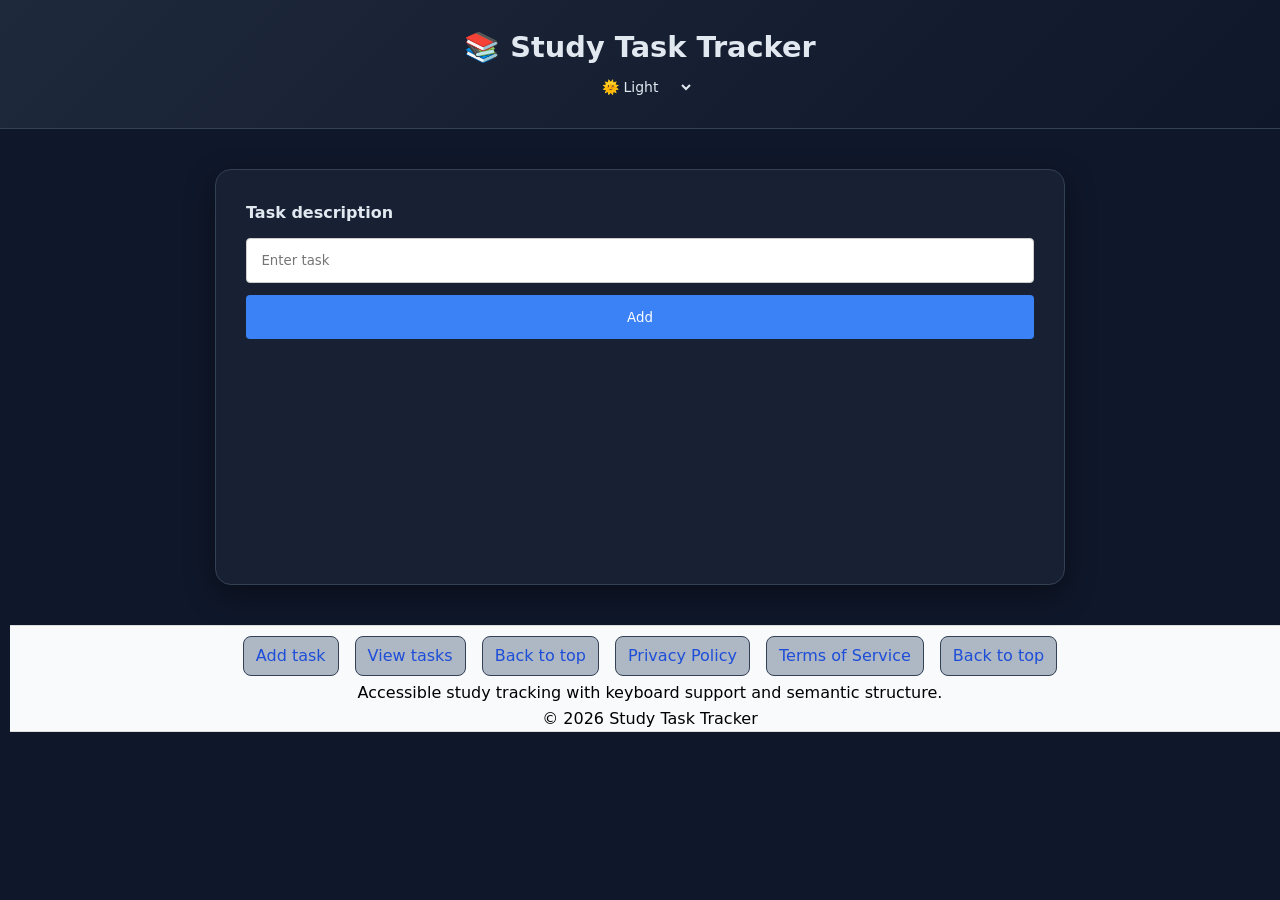
==== commit cc5304a2: "fix: resolve footer overlap and improve layout accessibility" ====
--- a/index.html
+++ b/index.html
@@ -1,13 +1,6 @@
 <!DOCTYPE html>
 <html lang="en">
 <head>
-    <meta charset="UTF-8">
-    <meta name="viewport" content="width=device-width, initial-scale=1.0">
-    <title>Study Task Tracker</title>
-    <link rel="stylesheet" href="style.css">
-</head>
-<body>
-    
   <meta charset="UTF-8">
   <meta name="viewport" content="width=device-width, initial-scale=1.0">
   <title>Study Task Tracker</title>
@@ -17,9 +10,7 @@
   <a class="skip-link" href="#main-content">Skip to main content</a>
 
   <header class="site-header">
-    <h1>📚 Study Task Tracker</h1>
-    
-    //Added mutiple themes 
+    <h1>📚 Study Task Tracker</h1> 
   <select id="themeSwitcher" class="theme-dropdown">
   <option value="light">🌞 Light</option>
   <option value="dark">🌙 Dark</option>
@@ -28,104 +19,6 @@
 </select>
     
   </header>
-    <main class="container">
-        <div class="input-section">
-            <input type="text" id="taskInput" placeholder="What are you studying?">
-            <div id="errorMsg" class="error"></div>
-            <div class="controls">
-                <select id="categoryInput">
-                    <option value="Theory">📘 Theory</option>
-                    <option value="Practical">💻 Practical</option>
-                    <option value="Revision">🔄 Revision</option>
-                    <option value="Assignment">📝 Assignment</option>
-                </select>
-                <button id="addBtn" onclick="addTask()">Add Task</button>
-            </div>
-        </div>
-
-        <div class="filter-search-section">
-            <div class="search-wrapper">
-                <input type="text" id="searchInput" placeholder="🔍 Search tasks...">
-            </div>
-            <div class="filter-buttons" id="filterButtons">
-                <button class="filter-btn active" data-filter="all">All</button>
-                <button class="filter-btn" data-filter="active">Active</button>
-                <button class="filter-btn" data-filter="completed">Completed</button>
-                <button class="filter-btn" data-filter="Theory">Theory</button>
-                <button class="filter-btn" data-filter="Practical">Practical</button>
-                <button class="filter-btn" data-filter="Revision">Revision</button>
-                <button class="filter-btn" data-filter="Assignment">Assignment</button>
-            </div>
-        </div>
-
-        <div id="taskStats" class="task-stats"></div>
-        <div id="emptyState" class="empty-state" style="display: none;">No tasks found.</div>
-        <ul id="taskList" aria-live="polite"></ul>
-    </main>
-
-    <footer class="site-footer">
-        <p>&copy; 2026 Study Task Tracker</p>
-    </footer>
-
-    <script src="script.js"></script>
-</body>
-</html>
-<!DOCTYPE html>
-<html lang="en">
-<head>
-    <meta charset="UTF-8">
-    <meta name="viewport" content="width=device-width, initial-scale=1.0">
-    <title>Study Task Tracker</title>
-    <link rel="stylesheet" href="style.css">
-</head>
-<body>
-
-    <header class="site-header">
-        <h1>📚 Study Task Tracker</h1>
-        <select id="themeSwitcher" class="theme-dropdown">
-            <option value="light">🌞 Light</option>
-            <option value="dark">🌙 Dark</option>
-            <option value="blue">🩵 Blue</option>
-            <option value="pastel">🎀 Pastel</option>
-        </select>
-    </header>
-
-    <main class="container" id="main-content">
-        <div class="input-section">
-            <input type="text" id="taskInput" placeholder="What are you studying?" aria-label="Task input">
-            <div class="controls">
-                <select id="categoryInput" aria-label="Task category">
-                    <option value="Theory">📘 Theory</option>
-                    <option value="Practical">💻 Practical</option>
-                    <option value="Revision">🔄 Revision</option>
-                    <option value="Assignment">📝 Assignment</option>
-                </select>
-                <button id="addBtn">Add Task</button>
-            </div>
-        </div>
-
-        <div class="sort-controls">
-            <button onclick="sortTasks('asc')">A to Z</button>
-            <button onclick="sortTasks('desc')">Z to A</button>
-        </div>
-
-        <ul id="taskList" aria-live="polite" aria-label="Task list"></ul>
-
-        <p id="errorMsg" class="error" role="alert"></p>
-    </main>
-
-    <footer class="site-footer">
-        <nav aria-label="Footer navigation">
-            <a href="#main-content">Back to top</a>
-        </nav>
-        <p>Accessible study tracking with keyboard support and semantic structure.</p>
-        <p>&copy; 2026 Study Task Tracker</p>
-    </footer>
-
-    <script src="script.js"></script>
-
-</body>
-</html>
 
   <main id="main-content" class="container">
     <form id="taskForm" onsubmit="event.preventDefault(); addTask();">
@@ -162,4 +55,4 @@
 
   <script src="script.js"></script>
 </body>
-</html>
+</html>
--- a/style.css
+++ b/style.css
@@ -25,11 +25,21 @@
   z-index: 1000;
 }
 
-.site-header,
-.site-footer {
+.site-header{
   padding: 1rem;
   background: #fff;
   border-bottom: 1px solid #ddd;
+  
+}
+.site-footer {
+  padding: 10px;
+  background: #fff;
+  border-bottom: 1px solid #ddd;
+  position: static;
+  bottom: 0%;
+  width: 100%;
+  height: 40px; /* set a fixed height */
+  
 }
 
 .site-header {
@@ -109,11 +119,11 @@
 
 /* ===== Footer ===== */
 .site-footer {
-  margin: 30px;
+  margin: 20px;
   border-top: 1px solid #334155;
   color: rgb(0, 0, 0);
   padding-top: 10px;
-  padding-bottom: 100px;
+  padding-bottom: 0%;
 }
 
 /* ===== Navigation Links ===== */
@@ -180,488 +190,70 @@
   margin: 0;
 }
 
-/* ===== Task List & Items ===== */
 li {
   list-style: none;
   margin: 0.75rem 0;
-  padding: 1rem;
-  background: var(--card-bg);
-  color: var(--text-color);
-  border-radius: 12px;
+  padding: 0.9rem;
+  background: #fff;
+  color: #222;
+  border-radius: 5px;
   display: flex;
   justify-content: space-between;
   align-items: center;
-  border: 1px solid var(--border-color);
-  transition: transform 0.2s, box-shadow 0.2s;
-  box-shadow: 0 4px 6px -1px rgba(0, 0, 0, 0.1);
-}
-
-li:hover {
-  transform: translateY(-2px);
-  box-shadow: 0 10px 15px -3px rgba(0, 0, 0, 0.1);
-}
-
-.completed {
-  text-decoration: line-through;
-  opacity: 0.6;
-}
-
-.task-content {
+}
+
+li input[type="checkbox"] {
+  margin: 0px;
+  padding: 0px;
+  width: 1.25rem;
+}
+
+li span{
   flex: 1;
-  display: flex;
-  flex-direction: column;
-  gap: 4px;
-  margin-left: 12px;
-}
-
-.task-text-row {
-  display: flex;
-  align-items: center;
-  gap: 8px;
-}
-
-.category-badge {
-  font-size: 0.7rem;
-  padding: 2px 8px;
-  border-radius: 20px;
-  background: var(--button-bg);
-  color: #fff;
-  font-weight: 600;
-  text-transform: uppercase;
-}
-
-.task-time {
-  font-size: 0.75rem;
-  color: #888;
-}
-
-.task-actions {
-  display: flex;
-  gap: 8px;
-}
-
-.task-actions button {
-  padding: 6px 12px;
-  font-size: 0.85rem;
-}
-
-.remove-btn {
-  background: #ef4444 !important;
-}
-
-.remove-btn:hover {
-  background: #dc2626 !important;
-}
-
-/* ===== Search & Filter ===== */
-.filter-search-section {
-  margin: 24px 0;
-  display: flex;
-  flex-direction: column;
-  gap: 16px;
-}
-
-.search-wrapper input {
+  margin-left: 0rem;
+  padding-left: 0.5rem;
+  width: 14.25rem;
+}
+
+.site-footer {
+  border-top: 1px solid #ddd;
+  background: #f9fafb;
+  text-align: center;
+  position: static;
+  bottom: 0%;
+  height: 10%;
   width: 100%;
-  padding: 12px 16px;
-  border-radius: 12px;
-  border: 1px solid var(--border-color);
-  background: var(--card-bg);
-  color: var(--text-color);
-  font-size: 1rem;
-  transition: border-color 0.2s, box-shadow 0.2s;
-}
-
-.search-wrapper input:focus {
-  outline: none;
-  border-color: var(--button-bg);
-  box-shadow: 0 0 0 3px rgba(59, 130, 246, 0.2);
-}
-
-.filter-buttons {
-  display: flex;
-  flex-wrap: wrap;
-  gap: 8px;
-}
-
-.filter-btn {
-  padding: 6px 14px;
-  border-radius: 20px;
-  border: 1px solid var(--border-color);
-  background: transparent !important;
-  color: var(--text-color);
-  font-size: 0.85rem;
-  cursor: pointer;
-  transition: all 0.2s;
-}
-
-.filter-btn:hover {
-  border-color: var(--button-bg);
-}
-
-.filter-btn.active {
-  background: var(--button-bg) !important;
-  color: white !important;
-  border-color: var(--button-bg);
-}
-
-.task-stats {
-  margin-top: 10px;
-  font-size: 0.9rem;
-  font-weight: 500;
-  color: var(--text-color);
-  opacity: 0.8;
-}
-
-.empty-state {
-  text-align: center;
-  padding: 40px 20px;
-  color: #888;
-  font-style: italic;
-}
-
-/* Theme variable overrides for consistency */
-[data-theme="light"] {
-  --bg-color: #f8fafc;
-  --text-color: #1e293b;
-  --card-bg: #ffffff;
-  --header-bg: #ffffff;
-  --border-color: #e2e8f0;
-  --button-bg: #3b82f6;
-}
-
-[data-theme="dark"] {
-  --bg-color: #0f172a;
-  --text-color: #f1f5f9;
-  --card-bg: #1e293b;
-  --header-bg: #1e293b;
-  --border-color: #334155;
-  --button-bg: #6366f1;
-}
-
-[data-theme="blue"] {
-  --bg-color: #f0f9ff;
-  --text-color: #075985;
-  --card-bg: #ffffff;
-  --header-bg: #bae6fd;
-  --border-color: #7dd3fc;
-  --button-bg: #0ea5e9;
-}
-
-[data-theme="pastel"] {
-  --bg-color: #fff1f2;
-  --text-color: #881337;
-  --card-bg: #ffffff;
-  --header-bg: #fce7f3;
-  --border-color: #fbcfe8;
-  --button-bg: #f472b6;
-}
-
-body {
-  transition: background-color 0.3s, color 0.3s;
-}
-/* ===== Global Reset ===== */
-* {
-  margin: 0;
-  padding: 0;
-  box-sizing: border-box;
-  font-family: "Inter", system-ui, sans-serif;
-}
-
-body {
-  background: #f4f4f4;
-  color: #222;
-  line-height: 1.6;
-  transition: background 0.3s ease, color 0.3s ease;
-}
-
-.skip-link {
-  position: absolute;
-  left: -999px;
-  top: auto;
-  width: 1px;
-  height: 1px;
-  overflow: hidden;
-}
-
-.skip-link:focus {
-  left: 1rem;
-  top: 1rem;
-  width: auto;
-  height: auto;
-  padding: 0.75rem 1rem;
-  background: #333;
-  color: #fff;
-  z-index: 1000;
-}
-
-/* ===== Header ===== */
-.site-header {
-  padding: 1.5rem 1rem;
-  text-align: center;
-  background: linear-gradient(135deg, #1e293b, #0f172a);
-  border-bottom: 1px solid #334155;
-  position: sticky;
-  top: 0;
-  z-index: 100;
-}
-
-.site-header h1 {
-  font-size: 1.8rem;
-  font-weight: 600;
-  color: #f8fafc;
-  margin-bottom: 0.75rem;
-}
-
-.theme-dropdown {
-  padding: 0.5rem 1rem;
-  border-radius: 8px;
-  border: 1px solid #475569;
-  background: #334155;
-  color: #f8fafc;
-  cursor: pointer;
-  font-size: 0.9rem;
-  transition: background 0.2s ease;
-}
-
-.theme-dropdown:hover {
-  background: #475569;
-}
-
-.theme-dropdown:focus {
-  outline: 2px solid #60a5fa;
-  outline-offset: 2px;
-}
-
-/* ===== Container ===== */
-.container {
-  max-width: 700px;
-  margin: 2rem auto;
-  padding: 2rem;
-  background: #ffffff;
-  border-radius: 16px;
-  box-shadow: 0 4px 20px rgba(0, 0, 0, 0.08);
-}
-
-/* ===== Input Section ===== */
-.input-section {
-  display: flex;
-  flex-direction: column;
-  gap: 1rem;
-  margin-bottom: 1.5rem;
-}
-
-.input-section input[type="text"] {
-  padding: 1rem;
-  border: 2px solid #e2e8f0;
-  border-radius: 10px;
-  font-size: 1rem;
-  transition: border-color 0.2s ease, box-shadow 0.2s ease;
-}
-
-.input-section input[type="text"]:focus {
-  outline: none;
-  border-color: #3b82f6;
-  box-shadow: 0 0 0 3px rgba(59, 130, 246, 0.15);
-}
-
-.controls {
-  display: flex;
-  gap: 0.75rem;
-  flex-wrap: wrap;
-}
-
-.controls select {
-  padding: 0.75rem 1rem;
-  border: 2px solid #e2e8f0;
-  border-radius: 10px;
-  font-size: 0.95rem;
-  background: #fff;
-  cursor: pointer;
-  transition: border-color 0.2s ease;
-}
-
-.controls select:focus {
-  outline: none;
-  border-color: #3b82f6;
-}
-
-#addBtn {
-  padding: 0.75rem 1.5rem;
-  border: none;
-  background: #3b82f6;
-  color: #fff;
-  border-radius: 10px;
-  font-size: 0.95rem;
-  font-weight: 600;
-  cursor: pointer;
-  transition: background 0.2s ease, transform 0.1s ease;
-}
-
-#addBtn:hover {
-  background: #2563eb;
-}
-
-#addBtn:active {
-  transform: scale(0.98);
-}
-
-/* ===== Sort Controls ===== */
-.sort-controls {
-  display: flex;
-  gap: 0.5rem;
-  margin-bottom: 1rem;
-}
-
-.sort-controls button {
-  padding: 0.5rem 1rem;
-  border: 1px solid #e2e8f0;
-  background: #f8fafc;
-  color: #64748b;
-  border-radius: 8px;
-  font-size: 0.85rem;
-  cursor: pointer;
-  transition: all 0.2s ease;
-}
-
-.sort-controls button:hover {
-  background: #e2e8f0;
-  color: #334155;
-}
-
-/* ===== Task List ===== */
-#taskList {
-  list-style: none;
-  padding: 0;
-  margin: 0;
-}
-
-#taskList li {
-  display: flex;
-  align-items: center;
-  gap: 0.75rem;
-  padding: 1rem;
-  margin-bottom: 0.75rem;
-  background: #f8fafc;
-  border: 1px solid #e2e8f0;
-  border-radius: 12px;
-  transition: all 0.2s ease;
-}
-
-#taskList li:hover {
-  box-shadow: 0 2px 8px rgba(0, 0, 0, 0.06);
-}
-
-#taskList li.completed {
-  opacity: 0.6;
-}
-
-#taskList li.completed span {
-  text-decoration: line-through;
-  color: #94a3b8;
-}
-
-#taskList input[type="checkbox"] {
-  width: 1.25rem;
-  height: 1.25rem;
-  cursor: pointer;
-  accent-color: #3b82f6;
-}
-
-#taskList li span {
-  flex: 1;
-  font-size: 0.95rem;
-  color: #334155;
-}
-
-#taskList li small {
-  font-size: 0.75rem;
-  color: #94a3b8;
-  white-space: nowrap;
-}
-
-.task-actions {
-  display: flex;
-  gap: 0.5rem;
-}
-
-.task-actions button {
-  padding: 0.4rem 0.75rem;
-  border: none;
-  border-radius: 6px;
-  font-size: 0.8rem;
-  cursor: pointer;
-  transition: all 0.2s ease;
-}
-
-.task-actions .edit-btn {
-  background: #e2e8f0;
-  color: #475569;
-}
-
-.task-actions .edit-btn:hover {
-  background: #cbd5e1;
-}
-
-.task-actions .remove-btn {
-  background: #fee2e2;
-  color: #dc2626;
-}
-
-.task-actions .remove-btn:hover {
-  background: #fecaca;
-}
-
-/* ===== Error Message ===== */
-.error {
-  color: #dc2626;
-  font-size: 0.85rem;
-  margin-top: 0.5rem;
-  min-height: 1.25rem;
-}
-
-/* ===== Footer ===== */
-.site-footer {
-  padding: 2rem 1rem;
-  text-align: center;
-  background: #f8fafc;
-  border-top: 1px solid #e2e8f0;
-  margin-top: 2rem;
+  margin-left: 10px;
+  margin-right: 10px;
+}
+
+.site-footer a{
+  background-color: #aeb7c4;
 }
 
 .site-footer nav {
   display: flex;
+  justify-content: center;
   gap: 1rem;
-  justify-content: center;
   flex-wrap: wrap;
-  margin-bottom: 1rem;
+  margin-bottom: 0.25rem;
 }
 
 .site-footer a {
-  padding: 0.5rem 1rem;
-  border: 1px solid #e2e8f0;
-  border-radius: 8px;
-  background: #fff;
-  color: #3b82f6;
+  color: #1d4ed8;
   text-decoration: none;
-  font-size: 0.9rem;
-  transition: all 0.2s ease;
-}
-
-.site-footer a:hover {
-  background: #3b82f6;
-  border-color: #3b82f6;
-  color: #fff;
-  text-decoration: none;
-}
-
-.site-footer p {
-  color: #64748b;
-  font-size: 0.85rem;
-  margin-bottom: 0.5rem;
-}
-
-/* ===== Accessibility ===== */
+}
+
+.site-footer a:hover,
+.site-footer a:focus {
+  text-decoration: underline;
+}
+
+.error {
+  color: #b91c1c;
+  margin-top: 0.25rem;
+}
+
 .sr-only {
   position: absolute;
   width: 1px;
@@ -673,22 +265,51 @@
   white-space: nowrap;
   border: 0;
 }
+/* body.dark-mode {
+  background: #121212;
+  color: #eee;
+}
+
+body.dark-mode .site-header,
+body.dark-mode .site-footer {
+  background: #1e1e1e;
+  border-color: #333;
+}
+
+body.dark-mode input {
+  background: #2a2a2a;
+  color: #fff;
+  border: 1px solid #444;
+}
+
+body.dark-mode li {
+  background: #1f1f1f;
+}
+
+body.dark-mode button {
+  background: #6366f1;
+}
+
+body.dark-mode button:hover {
+  background: #4f46e5;
+}
+
+body.dark-mode a {
+  color: #93c5fd;
+}*/
 
 /* =========================
    MULTI-THEME SYSTEM
+========================= */
 
 /* Light Theme (default) */
 [data-theme="light"] {
-  --bg-color: #f4f4f4;
-  --text-color: #222222;
+  --bg-color: #ffffff;
+  --text-color: #222;
   --card-bg: #ffffff;
-  --header-bg: linear-gradient(135deg, #1e293b, #0f172a);
-  --border-color: #e2e8f0;
+  --header-bg: #f9fafb;
+  --border-color: #ddd;
   --button-bg: #3b82f6;
-  --input-border: #e2e8f0;
-  --task-bg: #f8fafc;
-  --task-border: #e2e8f0;
-  --footer-bg: #f8fafc;
 }
 
 /* Dark Theme */
@@ -703,83 +324,47 @@
 
 /* Blue Theme */
 [data-theme="blue"] {
-  --bg-color: #e0f2fe;
-  --text-color: #0c4a6e;
-  --card-bg: #ffffff;
-  --header-bg: linear-gradient(135deg, #0284c7, #0ea5e9);
+  --bg-color: #e0f2fe;        /* light blue background */
+  --text-color: #0c4a6e;      /* dark blue text */
+  --card-bg: #bae6fd;         /* soft blue cards */
+  --header-bg: #7dd3fc;       /* header highlight */
   --border-color: #38bdf8;
   --button-bg: #0ea5e9;
-  --input-border: #bae6fd;
-  --task-bg: #f0f9ff;
-  --task-border: #bae6fd;
-  --footer-bg: #e0f2fe;
 }
 
 /* Pastel Theme */
 [data-theme="pastel"] {
-  --bg-color: #fdf2f8;
-  --text-color: #4b5563;
-  --card-bg: #ffffff;
-  --header-bg: linear-gradient(135deg, #c084fc, #a855f7);
-  --border-color: #e9d5ff;
-  --button-bg: #a855f7;
-  --input-border: #e9d5ff;
-  --task-bg: #fdf2f8;
-  --task-border: #fce7f3;
-  --footer-bg: #fdf2f8;
+  --bg-color: #fdf2f8;        /* soft pink */
+  --text-color: #4b5563;      /* soft gray text */
+  --card-bg: #fce7f3;         /* pastel pink cards */
+  --header-bg: #e9d5ff;       /* lavender header */
+  --border-color: #c4b5fd;
+  --button-bg: #a5b4fc;
 }
 
 /* Apply theme variables */
+
 html[data-theme] body {
   background: var(--bg-color) !important;
   color: var(--text-color) !important;
 }
 
+html[data-theme] .site-header,
+html[data-theme] .site-footer {
+  background: var(--header-bg) !important;
+  border-color: var(--border-color) !important;
+}
+
 html[data-theme] .container {
   background: var(--card-bg) !important;
-  border: 1px solid var(--border-color) !important;
-}
-
-html[data-theme] .input-section input[type="text"] {
-  border-color: var(--input-border) !important;
+  border-color: var(--border-color) !important;
+}
+
+html[data-theme] li {
   background: var(--card-bg) !important;
   color: var(--text-color) !important;
 }
 
-html[data-theme] .controls select {
-  border-color: var(--input-border) !important;
-  background: var(--card-bg) !important;
-  color: var(--text-color) !important;
-}
-
-html[data-theme] #addBtn {
-  background: var(--button-bg) !important;
-}
-
-html[data-theme] .site-footer {
-  background: var(--footer-bg) !important;
-}
-
-html[data-theme] #taskList li {
-  background: var(--task-bg) !important;
-  border-color: var(--task-border) !important;
-}
-
-html[data-theme] #taskList li span {
-  color: var(--text-color) !important;
-}
-
-html[data-theme] .sort-controls button {
-  background: var(--card-bg) !important;
-  border-color: var(--border-color) !important;
-  color: var(--text-color) !important;
-}
-
-/* Category color coding */
-[data-category="Theory"] { border-left: 4px solid #3b82f6; }
-[data-category="Practical"] { border-left: 4px solid #10b981; }
-[data-category="Revision"] { border-left: 4px solid #f59e0b; }
-[data-category="Assignment"] { border-left: 4px solid #8b5cf6; }
 html[data-theme] button {
   background: var(--button-bg) !important;
 }
@@ -854,4 +439,4 @@
 /* ✨ Optional glow effect */
 .celebration.show img {
   filter: drop-shadow(0 0 10px gold);
-}
+}
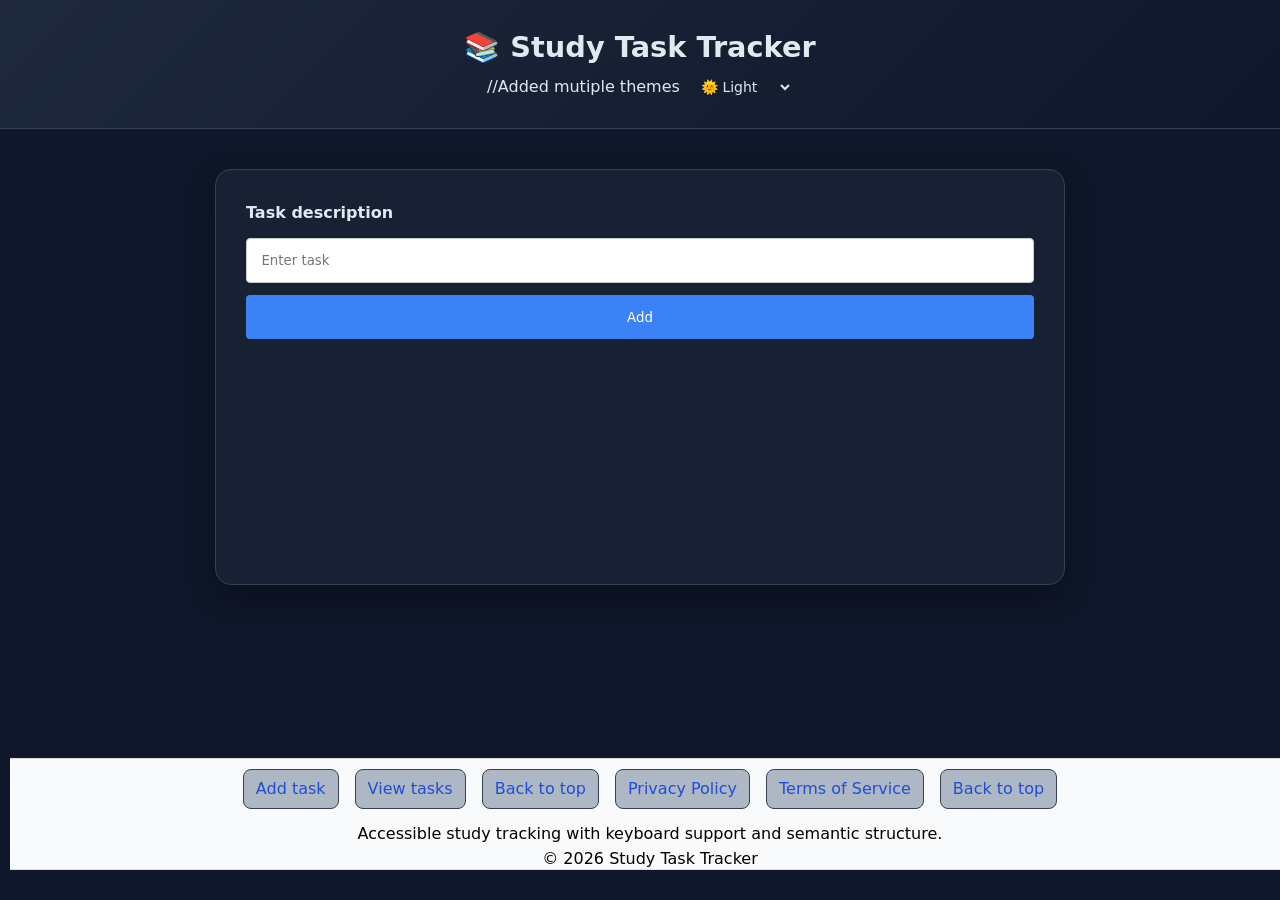
==== commit b7b5f0c3: "Merge branch 'main' into updated-branch" ====
--- a/index.html
+++ b/index.html
@@ -10,7 +10,9 @@
   <a class="skip-link" href="#main-content">Skip to main content</a>
 
   <header class="site-header">
-    <h1>📚 Study Task Tracker</h1> 
+    <h1>📚 Study Task Tracker</h1>
+    
+    //Added mutiple themes 
   <select id="themeSwitcher" class="theme-dropdown">
   <option value="light">🌞 Light</option>
   <option value="dark">🌙 Dark</option>
--- a/style.css
+++ b/style.css
@@ -25,21 +25,11 @@
   z-index: 1000;
 }
 
-.site-header{
+.site-header,
+.site-footer {
   padding: 1rem;
   background: #fff;
   border-bottom: 1px solid #ddd;
-  
-}
-.site-footer {
-  padding: 10px;
-  background: #fff;
-  border-bottom: 1px solid #ddd;
-  position: static;
-  bottom: 0%;
-  width: 100%;
-  height: 40px; /* set a fixed height */
-  
 }
 
 .site-header {
@@ -119,11 +109,11 @@
 
 /* ===== Footer ===== */
 .site-footer {
-  margin: 20px;
+  margin: 30px;
   border-top: 1px solid #334155;
   color: rgb(0, 0, 0);
   padding-top: 10px;
-  padding-bottom: 0%;
+  padding-bottom: 100px;
 }
 
 /* ===== Navigation Links ===== */
@@ -219,7 +209,7 @@
   border-top: 1px solid #ddd;
   background: #f9fafb;
   text-align: center;
-  position: static;
+  position: fixed;
   bottom: 0%;
   height: 10%;
   width: 100%;
@@ -236,7 +226,7 @@
   justify-content: center;
   gap: 1rem;
   flex-wrap: wrap;
-  margin-bottom: 0.25rem;
+  margin-bottom: 0.75rem;
 }
 
 .site-footer a {
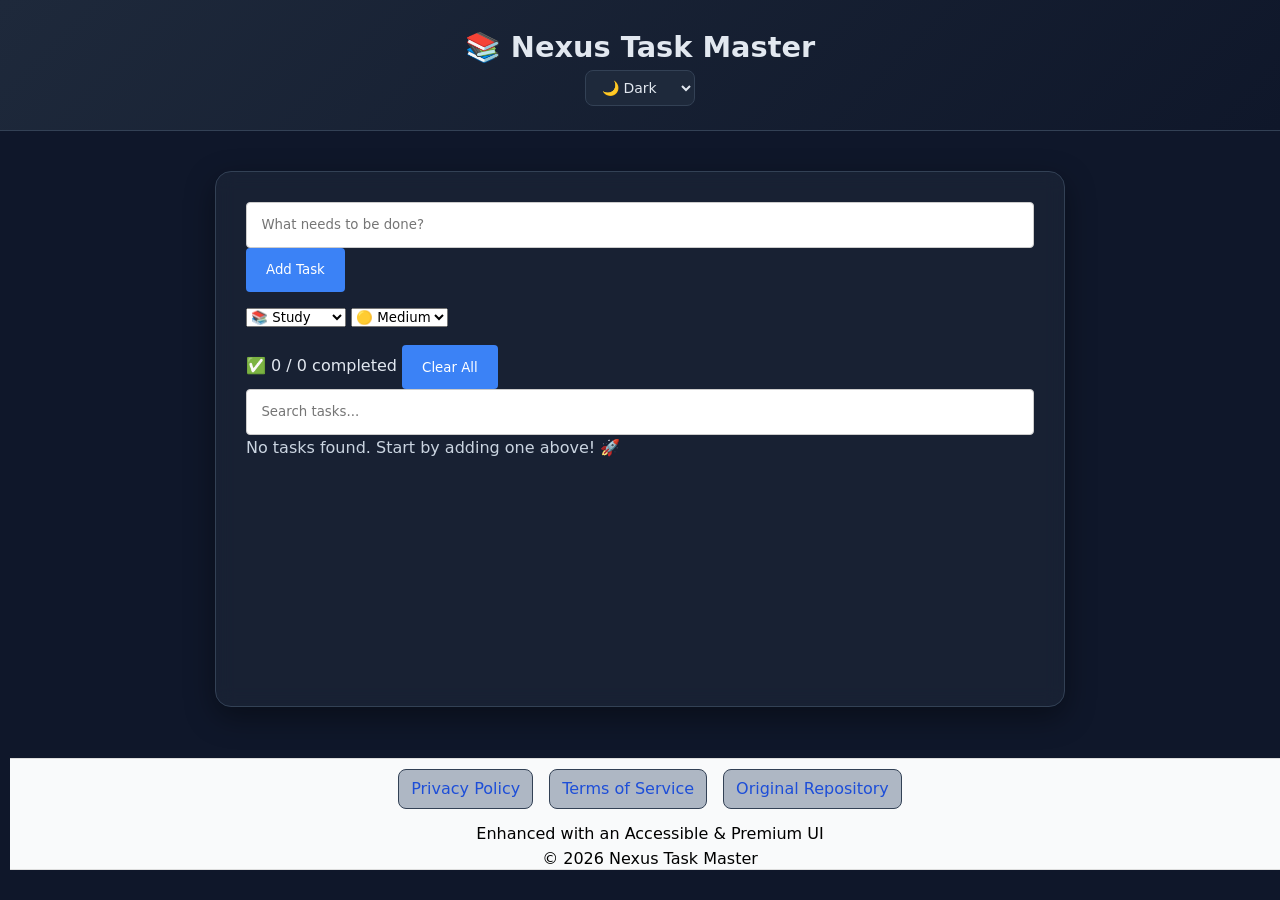
==== commit 78b8c37b: "Newer Version" ====
--- a/index.html
+++ b/index.html
@@ -3,58 +3,91 @@
 <head>
   <meta charset="UTF-8">
   <meta name="viewport" content="width=device-width, initial-scale=1.0">
-  <title>Study Task Tracker</title>
+  <title>Nexus Task Master | Advanced Student Task Manager</title>
+  <meta name="description" content="Nexus Task Master - A premium, accessible, and feature-rich task manager for students. Organize your studies with categories, priorities, and persistent storage.">
+  <meta name="keywords" content="task manager, study tracker, student tools, productivity, glassmorphism, localstorage">
   <link rel="stylesheet" href="style.css">
+  <link rel="preconnect" href="https://fonts.googleapis.com">
+  <link rel="preconnect" href="https://fonts.gstatic.com" crossorigin>
+  <link href="https://fonts.googleapis.com/css2?family=Outfit:wght@300;400;600;700&display=swap" rel="stylesheet">
 </head>
-<body>
+<body data-theme="dark">
   <a class="skip-link" href="#main-content">Skip to main content</a>
 
   <header class="site-header">
-    <h1>📚 Study Task Tracker</h1>
-    
-    //Added mutiple themes 
-  <select id="themeSwitcher" class="theme-dropdown">
-  <option value="light">🌞 Light</option>
-  <option value="dark">🌙 Dark</option>
-  <option value="blue">🩵 Blue</option>
-  <option value="pastel">🎀 Pastel</option>
-</select>
-    
+    <div class="header-content">
+      <h1><span class="emoji">📚</span> Nexus Task Master</h1>
+      <div class="header-actions">
+        <select id="themeSwitcher" class="theme-dropdown" aria-label="Switch Theme">
+          <option value="light">🌞 Light</option>
+          <option value="dark" selected>🌙 Dark</option>
+          <option value="blue">🩵 Blue</option>
+          <option value="pastel">🎀 Pastel</option>
+        </select>
+      </div>
+    </div>
   </header>
 
   <main id="main-content" class="container">
-    <form id="taskForm" onsubmit="event.preventDefault(); addTask();">
-      <label for="taskInput">Task description</label>
-      <input type="text" id="taskInput" placeholder="Enter task" aria-describedby="taskHelp">
-      <button type="submit">Add</button>
-      <p id="taskHelp" class="sr-only">Enter a task and press Add to track your study items.</p>
-    </form>
+    <section class="task-input-section">
+      <form id="taskForm" class="glass-card">
+        <div class="input-group">
+          <input type="text" id="taskInput" placeholder="What needs to be done?" aria-label="Task description" required>
+          <button type="submit" id="addBtn">Add Task</button>
+        </div>
+        <div class="form-options">
+          <select id="taskCategory" aria-label="Select Category">
+            <option value="Study">📚 Study</option>
+            <option value="Personal">👤 Personal</option>
+            <option value="Work">💼 Work</option>
+            <option value="Health">🧘 Health</option>
+          </select>
+          <select id="taskPriority" aria-label="Select Priority">
+            <option value="Low">🟢 Low</option>
+            <option value="Medium" selected>🟡 Medium</option>
+            <option value="High">🔴 High</option>
+          </select>
+        </div>
+      </form>
+      <p id="errorMsg" class="error" role="alert"></p>
+    </section>
 
-    <p id="errorMsg" class="error" role="alert"></p>
+    <section class="stats-section glass-card">
+      <div class="stats-header">
+        <span id="taskStatsText">✅ 0 / 0 completed</span>
+        <button id="clearAllBtn" class="btn-danger">Clear All</button>
+      </div>
+      <div class="progress-container">
+        <div id="progressBar" class="progress-bar"></div>
+      </div>
+    </section>
 
-    <ul id="taskList" aria-live="polite" aria-label="Task list"></ul>
-    <p id="taskStats"></p>
+    <section class="task-list-section">
+      <div class="search-box glass-card">
+        <input type="text" id="searchInput" placeholder="Search tasks..." aria-label="Search tasks">
+      </div>
+      <ul id="taskList" aria-live="polite" aria-label="Task list"></ul>
+      <div id="emptyState" class="empty-state">
+        <p>No tasks found. Start by adding one above! 🚀</p>
+      </div>
+    </section>
 
     <div id="celebration" class="celebration hidden">
-    <img src="task completed image.jpg" alt="Celebration" />
-    <p>All tasks completed! 🎉</p>
-  </div>
-
+      <img src="task completed image.jpg" alt="All tasks completed" />
+      <p>All tasks completed! You're on fire! 🎉</p>
+    </div>
   </main>
 
   <footer class="site-footer">
     <nav aria-label="Footer navigation">
-  <a href="#taskInput">Add task</a>
-  <a href="#taskList">View tasks</a>
-  <a href="#main-content">Back to top</a>
-  <a href="privacy.html">Privacy Policy</a>
-  <a href="terms.html">Terms of Service</a>
-      <a href="#main-content">Back to top</a>
+      <a href="privacy.html">Privacy Policy</a>
+      <a href="terms.html">Terms of Service</a>
+      <a href="https://github.com/Sejal10406/student-task-manager" target="_blank">Original Repository</a>
     </nav>
-    <p>Accessible study tracking with keyboard support and semantic structure.</p>
-    <p>&copy; 2026 Study Task Tracker</p>
+    <p>Enhanced with an Accessible & Premium UI</p>
+    <p>&copy; 2026 Nexus Task Master</p>
   </footer>
 
   <script src="script.js"></script>
 </body>
-</html>+</html>
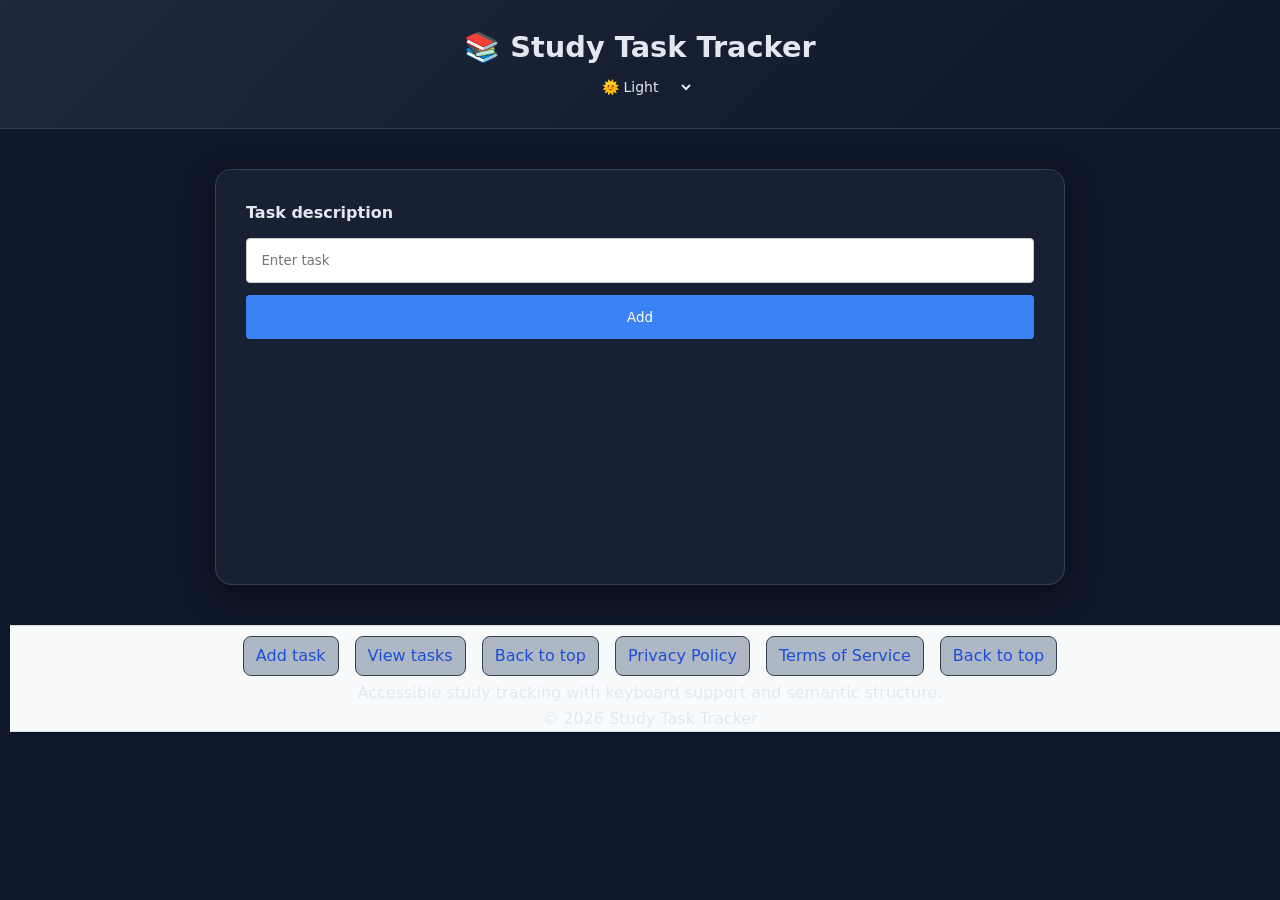
==== commit f262313a: "Merge pull request #64 from deenahrajeswari/fix/footer-overlap fix: resolve footer overlap and impro" ====
--- a/index.html
+++ b/index.html
@@ -3,91 +3,56 @@
 <head>
   <meta charset="UTF-8">
   <meta name="viewport" content="width=device-width, initial-scale=1.0">
-  <title>Nexus Task Master | Advanced Student Task Manager</title>
-  <meta name="description" content="Nexus Task Master - A premium, accessible, and feature-rich task manager for students. Organize your studies with categories, priorities, and persistent storage.">
-  <meta name="keywords" content="task manager, study tracker, student tools, productivity, glassmorphism, localstorage">
+  <title>Study Task Tracker</title>
   <link rel="stylesheet" href="style.css">
-  <link rel="preconnect" href="https://fonts.googleapis.com">
-  <link rel="preconnect" href="https://fonts.gstatic.com" crossorigin>
-  <link href="https://fonts.googleapis.com/css2?family=Outfit:wght@300;400;600;700&display=swap" rel="stylesheet">
 </head>
-<body data-theme="dark">
+<body>
   <a class="skip-link" href="#main-content">Skip to main content</a>
 
   <header class="site-header">
-    <div class="header-content">
-      <h1><span class="emoji">📚</span> Nexus Task Master</h1>
-      <div class="header-actions">
-        <select id="themeSwitcher" class="theme-dropdown" aria-label="Switch Theme">
-          <option value="light">🌞 Light</option>
-          <option value="dark" selected>🌙 Dark</option>
-          <option value="blue">🩵 Blue</option>
-          <option value="pastel">🎀 Pastel</option>
-        </select>
-      </div>
-    </div>
+    <h1>📚 Study Task Tracker</h1> 
+  <select id="themeSwitcher" class="theme-dropdown">
+  <option value="light">🌞 Light</option>
+  <option value="dark">🌙 Dark</option>
+  <option value="blue">🩵 Blue</option>
+  <option value="pastel">🎀 Pastel</option>
+</select>
+    
   </header>
 
   <main id="main-content" class="container">
-    <section class="task-input-section">
-      <form id="taskForm" class="glass-card">
-        <div class="input-group">
-          <input type="text" id="taskInput" placeholder="What needs to be done?" aria-label="Task description" required>
-          <button type="submit" id="addBtn">Add Task</button>
-        </div>
-        <div class="form-options">
-          <select id="taskCategory" aria-label="Select Category">
-            <option value="Study">📚 Study</option>
-            <option value="Personal">👤 Personal</option>
-            <option value="Work">💼 Work</option>
-            <option value="Health">🧘 Health</option>
-          </select>
-          <select id="taskPriority" aria-label="Select Priority">
-            <option value="Low">🟢 Low</option>
-            <option value="Medium" selected>🟡 Medium</option>
-            <option value="High">🔴 High</option>
-          </select>
-        </div>
-      </form>
-      <p id="errorMsg" class="error" role="alert"></p>
-    </section>
+    <form id="taskForm" onsubmit="event.preventDefault(); addTask();">
+      <label for="taskInput">Task description</label>
+      <input type="text" id="taskInput" placeholder="Enter task" aria-describedby="taskHelp">
+      <button type="submit">Add</button>
+      <p id="taskHelp" class="sr-only">Enter a task and press Add to track your study items.</p>
+    </form>
 
-    <section class="stats-section glass-card">
-      <div class="stats-header">
-        <span id="taskStatsText">✅ 0 / 0 completed</span>
-        <button id="clearAllBtn" class="btn-danger">Clear All</button>
-      </div>
-      <div class="progress-container">
-        <div id="progressBar" class="progress-bar"></div>
-      </div>
-    </section>
+    <p id="errorMsg" class="error" role="alert"></p>
 
-    <section class="task-list-section">
-      <div class="search-box glass-card">
-        <input type="text" id="searchInput" placeholder="Search tasks..." aria-label="Search tasks">
-      </div>
-      <ul id="taskList" aria-live="polite" aria-label="Task list"></ul>
-      <div id="emptyState" class="empty-state">
-        <p>No tasks found. Start by adding one above! 🚀</p>
-      </div>
-    </section>
+    <ul id="taskList" aria-live="polite" aria-label="Task list"></ul>
+    <p id="taskStats"></p>
 
     <div id="celebration" class="celebration hidden">
-      <img src="task completed image.jpg" alt="All tasks completed" />
-      <p>All tasks completed! You're on fire! 🎉</p>
-    </div>
+    <img src="task completed image.jpg" alt="Celebration" />
+    <p>All tasks completed! 🎉</p>
+  </div>
+
   </main>
 
   <footer class="site-footer">
     <nav aria-label="Footer navigation">
-      <a href="privacy.html">Privacy Policy</a>
-      <a href="terms.html">Terms of Service</a>
-      <a href="https://github.com/Sejal10406/student-task-manager" target="_blank">Original Repository</a>
+  <a href="#taskInput">Add task</a>
+  <a href="#taskList">View tasks</a>
+  <a href="#main-content">Back to top</a>
+  <a href="privacy.html">Privacy Policy</a>
+  <a href="terms.html">Terms of Service</a>
+      <a href="#main-content">Back to top</a>
     </nav>
-    <p>Enhanced with an Accessible & Premium UI</p>
-    <p>&copy; 2026 Nexus Task Master</p>
+    <p>Accessible study tracking with keyboard support and semantic structure.</p>
+    <p>&copy; 2026 Study Task Tracker</p>
   </footer>
 
   <script src="script.js"></script>
 </body>
-</html>+</html>
--- a/style.css
+++ b/style.css
@@ -25,11 +25,21 @@
   z-index: 1000;
 }
 
-.site-header,
-.site-footer {
+.site-header{
   padding: 1rem;
   background: #fff;
   border-bottom: 1px solid #ddd;
+  
+}
+.site-footer {
+  padding: 10px;
+  background: #fff;
+  border-bottom: 1px solid #ddd;
+  position: static;
+  bottom: 0%;
+  width: 100%;
+  height: 40px; /* set a fixed height */
+  
 }
 
 .site-header {
@@ -109,11 +119,12 @@
 
 /* ===== Footer ===== */
 .site-footer {
-  margin: 30px;
+  margin: 20px;
   border-top: 1px solid #334155;
   color: rgb(0, 0, 0);
   padding-top: 10px;
-  padding-bottom: 100px;
+  padding-bottom: 0%;
+  color: var(--text-color);
 }
 
 /* ===== Navigation Links ===== */
@@ -184,12 +195,13 @@
   list-style: none;
   margin: 0.75rem 0;
   padding: 0.9rem;
-  background: #fff;
-  color: #222;
+  background: var(--card-bg);
+  color: var(--text-color)  ;
   border-radius: 5px;
   display: flex;
   justify-content: space-between;
   align-items: center;
+  
 }
 
 li input[type="checkbox"] {
@@ -203,13 +215,15 @@
   margin-left: 0rem;
   padding-left: 0.5rem;
   width: 14.25rem;
-}
+  
+}
+
 
 .site-footer {
   border-top: 1px solid #ddd;
   background: #f9fafb;
   text-align: center;
-  position: fixed;
+  position: static;
   bottom: 0%;
   height: 10%;
   width: 100%;
@@ -226,7 +240,7 @@
   justify-content: center;
   gap: 1rem;
   flex-wrap: wrap;
-  margin-bottom: 0.75rem;
+  margin-bottom: 0.25rem;
 }
 
 .site-footer a {
@@ -300,6 +314,7 @@
   --header-bg: #f9fafb;
   --border-color: #ddd;
   --button-bg: #3b82f6;
+  --completed-color: black;
 }
 
 /* Dark Theme */
@@ -310,6 +325,7 @@
   --header-bg: #1e293b;
   --border-color: #334155;
   --button-bg: #6366f1;
+   --completed-color: #e2e8f0;
 }
 
 /* Blue Theme */
@@ -320,6 +336,7 @@
   --header-bg: #7dd3fc;       /* header highlight */
   --border-color: #38bdf8;
   --button-bg: #0ea5e9;
+  --completed-color: black;
 }
 
 /* Pastel Theme */
@@ -330,6 +347,7 @@
   --header-bg: #e9d5ff;       /* lavender header */
   --border-color: #c4b5fd;
   --button-bg: #a5b4fc;
+  --completed-color: black;
 }
 
 /* Apply theme variables */
@@ -429,4 +447,5 @@
 /* ✨ Optional glow effect */
 .celebration.show img {
   filter: drop-shadow(0 0 10px gold);
-}+}
+
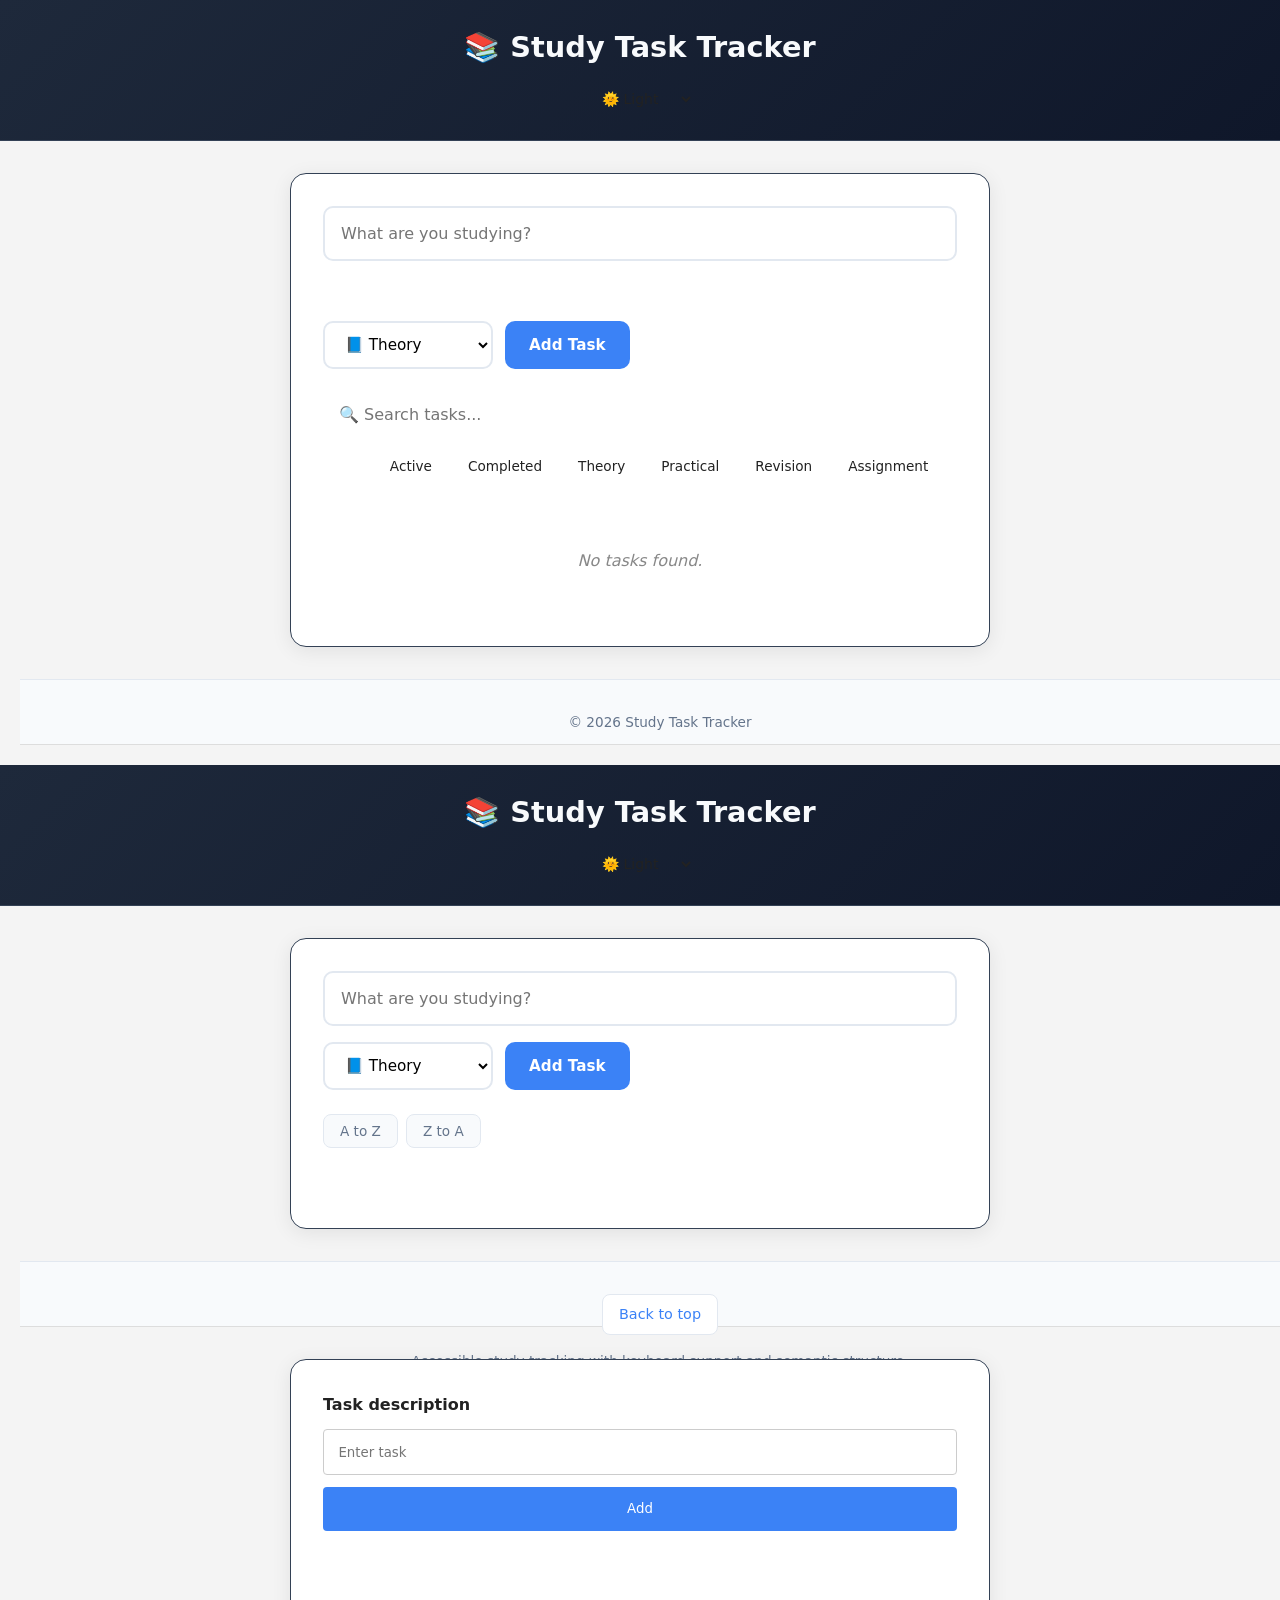
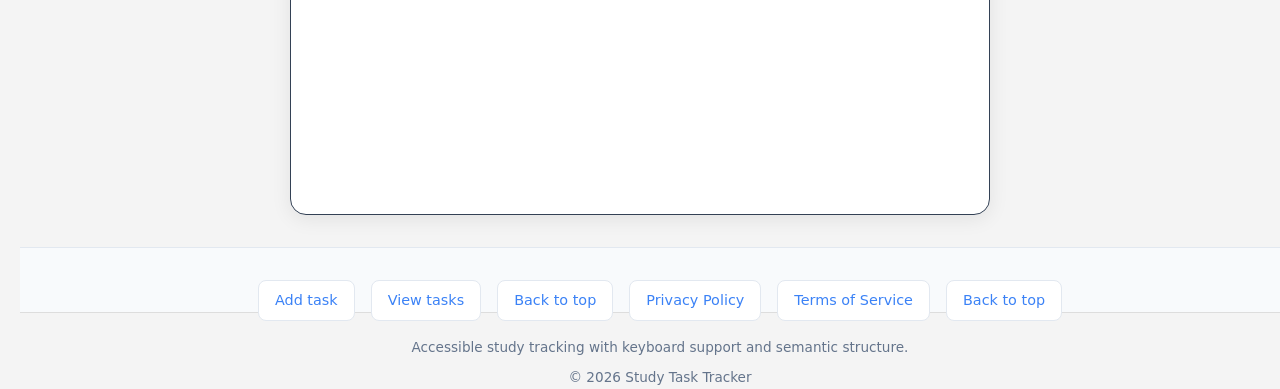
==== commit b4257510: "Merge branch 'main' into feature/Implement_Search_and_Filter_Engine" ====
--- a/index.html
+++ b/index.html
@@ -1,6 +1,13 @@
 <!DOCTYPE html>
 <html lang="en">
 <head>
+    <meta charset="UTF-8">
+    <meta name="viewport" content="width=device-width, initial-scale=1.0">
+    <title>Study Task Tracker</title>
+    <link rel="stylesheet" href="style.css">
+</head>
+<body>
+    
   <meta charset="UTF-8">
   <meta name="viewport" content="width=device-width, initial-scale=1.0">
   <title>Study Task Tracker</title>
@@ -19,6 +26,104 @@
 </select>
     
   </header>
+    <main class="container">
+        <div class="input-section">
+            <input type="text" id="taskInput" placeholder="What are you studying?">
+            <div id="errorMsg" class="error"></div>
+            <div class="controls">
+                <select id="categoryInput">
+                    <option value="Theory">📘 Theory</option>
+                    <option value="Practical">💻 Practical</option>
+                    <option value="Revision">🔄 Revision</option>
+                    <option value="Assignment">📝 Assignment</option>
+                </select>
+                <button id="addBtn" onclick="addTask()">Add Task</button>
+            </div>
+        </div>
+
+        <div class="filter-search-section">
+            <div class="search-wrapper">
+                <input type="text" id="searchInput" placeholder="🔍 Search tasks...">
+            </div>
+            <div class="filter-buttons" id="filterButtons">
+                <button class="filter-btn active" data-filter="all">All</button>
+                <button class="filter-btn" data-filter="active">Active</button>
+                <button class="filter-btn" data-filter="completed">Completed</button>
+                <button class="filter-btn" data-filter="Theory">Theory</button>
+                <button class="filter-btn" data-filter="Practical">Practical</button>
+                <button class="filter-btn" data-filter="Revision">Revision</button>
+                <button class="filter-btn" data-filter="Assignment">Assignment</button>
+            </div>
+        </div>
+
+        <div id="taskStats" class="task-stats"></div>
+        <div id="emptyState" class="empty-state" style="display: none;">No tasks found.</div>
+        <ul id="taskList" aria-live="polite"></ul>
+    </main>
+
+    <footer class="site-footer">
+        <p>&copy; 2026 Study Task Tracker</p>
+    </footer>
+
+    <script src="script.js"></script>
+</body>
+</html>
+<!DOCTYPE html>
+<html lang="en">
+<head>
+    <meta charset="UTF-8">
+    <meta name="viewport" content="width=device-width, initial-scale=1.0">
+    <title>Study Task Tracker</title>
+    <link rel="stylesheet" href="style.css">
+</head>
+<body>
+
+    <header class="site-header">
+        <h1>📚 Study Task Tracker</h1>
+        <select id="themeSwitcher" class="theme-dropdown">
+            <option value="light">🌞 Light</option>
+            <option value="dark">🌙 Dark</option>
+            <option value="blue">🩵 Blue</option>
+            <option value="pastel">🎀 Pastel</option>
+        </select>
+    </header>
+
+    <main class="container" id="main-content">
+        <div class="input-section">
+            <input type="text" id="taskInput" placeholder="What are you studying?" aria-label="Task input">
+            <div class="controls">
+                <select id="categoryInput" aria-label="Task category">
+                    <option value="Theory">📘 Theory</option>
+                    <option value="Practical">💻 Practical</option>
+                    <option value="Revision">🔄 Revision</option>
+                    <option value="Assignment">📝 Assignment</option>
+                </select>
+                <button id="addBtn">Add Task</button>
+            </div>
+        </div>
+
+        <div class="sort-controls">
+            <button onclick="sortTasks('asc')">A to Z</button>
+            <button onclick="sortTasks('desc')">Z to A</button>
+        </div>
+
+        <ul id="taskList" aria-live="polite" aria-label="Task list"></ul>
+
+        <p id="errorMsg" class="error" role="alert"></p>
+    </main>
+
+    <footer class="site-footer">
+        <nav aria-label="Footer navigation">
+            <a href="#main-content">Back to top</a>
+        </nav>
+        <p>Accessible study tracking with keyboard support and semantic structure.</p>
+        <p>&copy; 2026 Study Task Tracker</p>
+    </footer>
+
+    <script src="script.js"></script>
+
+</body>
+</html>
 
   <main id="main-content" class="container">
     <form id="taskForm" onsubmit="event.preventDefault(); addTask();">
@@ -55,4 +160,4 @@
 
   <script src="script.js"></script>
 </body>
-</html>+</html>
--- a/style.css
+++ b/style.css
@@ -191,73 +191,489 @@
   margin: 0;
 }
 
+/* ===== Task List & Items ===== */
 li {
   list-style: none;
   margin: 0.75rem 0;
-  padding: 0.9rem;
+  padding: 1rem;
   background: var(--card-bg);
-  color: var(--text-color)  ;
-  border-radius: 5px;
+  color: var(--text-color);
+  border-radius: 12px;
   display: flex;
   justify-content: space-between;
   align-items: center;
-  
-}
-
-li input[type="checkbox"] {
-  margin: 0px;
-  padding: 0px;
+  border: 1px solid var(--border-color);
+  transition: transform 0.2s, box-shadow 0.2s;
+  box-shadow: 0 4px 6px -1px rgba(0, 0, 0, 0.1);
+}
+
+li:hover {
+  transform: translateY(-2px);
+  box-shadow: 0 10px 15px -3px rgba(0, 0, 0, 0.1);
+}
+
+.completed {
+  text-decoration: line-through;
+  opacity: 0.6;
+}
+
+.task-content {
+  flex: 1;
+  display: flex;
+  flex-direction: column;
+  gap: 4px;
+  margin-left: 12px;
+}
+
+.task-text-row {
+  display: flex;
+  align-items: center;
+  gap: 8px;
+}
+
+.category-badge {
+  font-size: 0.7rem;
+  padding: 2px 8px;
+  border-radius: 20px;
+  background: var(--button-bg);
+  color: #fff;
+  font-weight: 600;
+  text-transform: uppercase;
+}
+
+.task-time {
+  font-size: 0.75rem;
+  color: #888;
+}
+
+.task-actions {
+  display: flex;
+  gap: 8px;
+}
+
+.task-actions button {
+  padding: 6px 12px;
+  font-size: 0.85rem;
+}
+
+.remove-btn {
+  background: #ef4444 !important;
+}
+
+.remove-btn:hover {
+  background: #dc2626 !important;
+}
+
+/* ===== Search & Filter ===== */
+.filter-search-section {
+  margin: 24px 0;
+  display: flex;
+  flex-direction: column;
+  gap: 16px;
+}
+
+.search-wrapper input {
+  width: 100%;
+  padding: 12px 16px;
+  border-radius: 12px;
+  border: 1px solid var(--border-color);
+  background: var(--card-bg);
+  color: var(--text-color);
+  font-size: 1rem;
+  transition: border-color 0.2s, box-shadow 0.2s;
+}
+
+.search-wrapper input:focus {
+  outline: none;
+  border-color: var(--button-bg);
+  box-shadow: 0 0 0 3px rgba(59, 130, 246, 0.2);
+}
+
+.filter-buttons {
+  display: flex;
+  flex-wrap: wrap;
+  gap: 8px;
+  margin-bottom: 0.25rem;
+}
+
+.filter-btn {
+  padding: 6px 14px;
+  border-radius: 20px;
+  border: 1px solid var(--border-color);
+  background: transparent !important;
+  color: var(--text-color);
+  font-size: 0.85rem;
+  cursor: pointer;
+  transition: all 0.2s;
+}
+
+.filter-btn:hover {
+  border-color: var(--button-bg);
+}
+
+.filter-btn.active {
+  background: var(--button-bg) !important;
+  color: white !important;
+  border-color: var(--button-bg);
+}
+
+.task-stats {
+  margin-top: 10px;
+  font-size: 0.9rem;
+  font-weight: 500;
+  color: var(--text-color);
+  opacity: 0.8;
+}
+
+.empty-state {
+  text-align: center;
+  padding: 40px 20px;
+  color: #888;
+  font-style: italic;
+}
+
+/* Theme variable overrides for consistency */
+[data-theme="light"] {
+  --bg-color: #f8fafc;
+  --text-color: #1e293b;
+  --card-bg: #ffffff;
+  --header-bg: #ffffff;
+  --border-color: #e2e8f0;
+  --button-bg: #3b82f6;
+}
+
+[data-theme="dark"] {
+  --bg-color: #0f172a;
+  --text-color: #f1f5f9;
+  --card-bg: #1e293b;
+  --header-bg: #1e293b;
+  --border-color: #334155;
+  --button-bg: #6366f1;
+}
+
+[data-theme="blue"] {
+  --bg-color: #f0f9ff;
+  --text-color: #075985;
+  --card-bg: #ffffff;
+  --header-bg: #bae6fd;
+  --border-color: #7dd3fc;
+  --button-bg: #0ea5e9;
+}
+
+[data-theme="pastel"] {
+  --bg-color: #fff1f2;
+  --text-color: #881337;
+  --card-bg: #ffffff;
+  --header-bg: #fce7f3;
+  --border-color: #fbcfe8;
+  --button-bg: #f472b6;
+}
+
+body {
+  transition: background-color 0.3s, color 0.3s;
+}
+/* ===== Global Reset ===== */
+* {
+  margin: 0;
+  padding: 0;
+  box-sizing: border-box;
+  font-family: "Inter", system-ui, sans-serif;
+}
+
+body {
+  background: #f4f4f4;
+  color: #222;
+  line-height: 1.6;
+  transition: background 0.3s ease, color 0.3s ease;
+}
+
+.skip-link {
+  position: absolute;
+  left: -999px;
+  top: auto;
+  width: 1px;
+  height: 1px;
+  overflow: hidden;
+}
+
+.skip-link:focus {
+  left: 1rem;
+  top: 1rem;
+  width: auto;
+  height: auto;
+  padding: 0.75rem 1rem;
+  background: #333;
+  color: #fff;
+  z-index: 1000;
+}
+
+/* ===== Header ===== */
+.site-header {
+  padding: 1.5rem 1rem;
+  text-align: center;
+  background: linear-gradient(135deg, #1e293b, #0f172a);
+  border-bottom: 1px solid #334155;
+  position: sticky;
+  top: 0;
+  z-index: 100;
+}
+
+.site-header h1 {
+  font-size: 1.8rem;
+  font-weight: 600;
+  color: #f8fafc;
+  margin-bottom: 0.75rem;
+}
+
+.theme-dropdown {
+  padding: 0.5rem 1rem;
+  border-radius: 8px;
+  border: 1px solid #475569;
+  background: #334155;
+  color: #f8fafc;
+  cursor: pointer;
+  font-size: 0.9rem;
+  transition: background 0.2s ease;
+}
+
+.theme-dropdown:hover {
+  background: #475569;
+}
+
+.theme-dropdown:focus {
+  outline: 2px solid #60a5fa;
+  outline-offset: 2px;
+}
+
+/* ===== Container ===== */
+.container {
+  max-width: 700px;
+  margin: 2rem auto;
+  padding: 2rem;
+  background: #ffffff;
+  border-radius: 16px;
+  box-shadow: 0 4px 20px rgba(0, 0, 0, 0.08);
+}
+
+/* ===== Input Section ===== */
+.input-section {
+  display: flex;
+  flex-direction: column;
+  gap: 1rem;
+  margin-bottom: 1.5rem;
+}
+
+.input-section input[type="text"] {
+  padding: 1rem;
+  border: 2px solid #e2e8f0;
+  border-radius: 10px;
+  font-size: 1rem;
+  transition: border-color 0.2s ease, box-shadow 0.2s ease;
+}
+
+.input-section input[type="text"]:focus {
+  outline: none;
+  border-color: #3b82f6;
+  box-shadow: 0 0 0 3px rgba(59, 130, 246, 0.15);
+}
+
+.controls {
+  display: flex;
+  gap: 0.75rem;
+  flex-wrap: wrap;
+}
+
+.controls select {
+  padding: 0.75rem 1rem;
+  border: 2px solid #e2e8f0;
+  border-radius: 10px;
+  font-size: 0.95rem;
+  background: #fff;
+  cursor: pointer;
+  transition: border-color 0.2s ease;
+}
+
+.controls select:focus {
+  outline: none;
+  border-color: #3b82f6;
+}
+
+#addBtn {
+  padding: 0.75rem 1.5rem;
+  border: none;
+  background: #3b82f6;
+  color: #fff;
+  border-radius: 10px;
+  font-size: 0.95rem;
+  font-weight: 600;
+  cursor: pointer;
+  transition: background 0.2s ease, transform 0.1s ease;
+}
+
+#addBtn:hover {
+  background: #2563eb;
+}
+
+#addBtn:active {
+  transform: scale(0.98);
+}
+
+/* ===== Sort Controls ===== */
+.sort-controls {
+  display: flex;
+  gap: 0.5rem;
+  margin-bottom: 1rem;
+}
+
+.sort-controls button {
+  padding: 0.5rem 1rem;
+  border: 1px solid #e2e8f0;
+  background: #f8fafc;
+  color: #64748b;
+  border-radius: 8px;
+  font-size: 0.85rem;
+  cursor: pointer;
+  transition: all 0.2s ease;
+}
+
+.sort-controls button:hover {
+  background: #e2e8f0;
+  color: #334155;
+}
+
+/* ===== Task List ===== */
+#taskList {
+  list-style: none;
+  padding: 0;
+  margin: 0;
+}
+
+#taskList li {
+  display: flex;
+  align-items: center;
+  gap: 0.75rem;
+  padding: 1rem;
+  margin-bottom: 0.75rem;
+  background: #f8fafc;
+  border: 1px solid #e2e8f0;
+  border-radius: 12px;
+  transition: all 0.2s ease;
+}
+
+#taskList li:hover {
+  box-shadow: 0 2px 8px rgba(0, 0, 0, 0.06);
+}
+
+#taskList li.completed {
+  opacity: 0.6;
+}
+
+#taskList li.completed span {
+  text-decoration: line-through;
+  color: #94a3b8;
+}
+
+#taskList input[type="checkbox"] {
   width: 1.25rem;
-}
-
-li span{
+  height: 1.25rem;
+  cursor: pointer;
+  accent-color: #3b82f6;
+}
+
+#taskList li span {
   flex: 1;
-  margin-left: 0rem;
-  padding-left: 0.5rem;
-  width: 14.25rem;
-  
-}
-
-
+  font-size: 0.95rem;
+  color: #334155;
+}
+
+#taskList li small {
+  font-size: 0.75rem;
+  color: #94a3b8;
+  white-space: nowrap;
+}
+
+.task-actions {
+  display: flex;
+  gap: 0.5rem;
+}
+
+.task-actions button {
+  padding: 0.4rem 0.75rem;
+  border: none;
+  border-radius: 6px;
+  font-size: 0.8rem;
+  cursor: pointer;
+  transition: all 0.2s ease;
+}
+
+.task-actions .edit-btn {
+  background: #e2e8f0;
+  color: #475569;
+}
+
+.task-actions .edit-btn:hover {
+  background: #cbd5e1;
+}
+
+.task-actions .remove-btn {
+  background: #fee2e2;
+  color: #dc2626;
+}
+
+.task-actions .remove-btn:hover {
+  background: #fecaca;
+}
+
+/* ===== Error Message ===== */
+.error {
+  color: #dc2626;
+  font-size: 0.85rem;
+  margin-top: 0.5rem;
+  min-height: 1.25rem;
+}
+
+/* ===== Footer ===== */
 .site-footer {
-  border-top: 1px solid #ddd;
-  background: #f9fafb;
+  padding: 2rem 1rem;
   text-align: center;
-  position: static;
-  bottom: 0%;
-  height: 10%;
-  width: 100%;
-  margin-left: 10px;
-  margin-right: 10px;
-}
-
-.site-footer a{
-  background-color: #aeb7c4;
+  background: #f8fafc;
+  border-top: 1px solid #e2e8f0;
+  margin-top: 2rem;
 }
 
 .site-footer nav {
   display: flex;
+  gap: 1rem;
   justify-content: center;
-  gap: 1rem;
   flex-wrap: wrap;
-  margin-bottom: 0.25rem;
+  margin-bottom: 1rem;
 }
 
 .site-footer a {
-  color: #1d4ed8;
+  padding: 0.5rem 1rem;
+  border: 1px solid #e2e8f0;
+  border-radius: 8px;
+  background: #fff;
+  color: #3b82f6;
   text-decoration: none;
-}
-
-.site-footer a:hover,
-.site-footer a:focus {
-  text-decoration: underline;
-}
-
-.error {
-  color: #b91c1c;
-  margin-top: 0.25rem;
-}
-
+  font-size: 0.9rem;
+  transition: all 0.2s ease;
+}
+
+.site-footer a:hover {
+  background: #3b82f6;
+  border-color: #3b82f6;
+  color: #fff;
+  text-decoration: none;
+}
+
+.site-footer p {
+  color: #64748b;
+  font-size: 0.85rem;
+  margin-bottom: 0.5rem;
+}
+
+/* ===== Accessibility ===== */
 .sr-only {
   position: absolute;
   width: 1px;
@@ -269,51 +685,22 @@
   white-space: nowrap;
   border: 0;
 }
-/* body.dark-mode {
-  background: #121212;
-  color: #eee;
-}
-
-body.dark-mode .site-header,
-body.dark-mode .site-footer {
-  background: #1e1e1e;
-  border-color: #333;
-}
-
-body.dark-mode input {
-  background: #2a2a2a;
-  color: #fff;
-  border: 1px solid #444;
-}
-
-body.dark-mode li {
-  background: #1f1f1f;
-}
-
-body.dark-mode button {
-  background: #6366f1;
-}
-
-body.dark-mode button:hover {
-  background: #4f46e5;
-}
-
-body.dark-mode a {
-  color: #93c5fd;
-}*/
 
 /* =========================
    MULTI-THEME SYSTEM
-========================= */
 
 /* Light Theme (default) */
 [data-theme="light"] {
-  --bg-color: #ffffff;
-  --text-color: #222;
+  --bg-color: #f4f4f4;
+  --text-color: #222222;
   --card-bg: #ffffff;
-  --header-bg: #f9fafb;
-  --border-color: #ddd;
+  --header-bg: linear-gradient(135deg, #1e293b, #0f172a);
+  --border-color: #e2e8f0;
   --button-bg: #3b82f6;
+  --input-border: #e2e8f0;
+  --task-bg: #f8fafc;
+  --task-border: #e2e8f0;
+  --footer-bg: #f8fafc;
   --completed-color: black;
 }
 
@@ -330,17 +717,31 @@
 
 /* Blue Theme */
 [data-theme="blue"] {
-  --bg-color: #e0f2fe;        /* light blue background */
-  --text-color: #0c4a6e;      /* dark blue text */
-  --card-bg: #bae6fd;         /* soft blue cards */
-  --header-bg: #7dd3fc;       /* header highlight */
+  --bg-color: #e0f2fe;
+  --text-color: #0c4a6e;
+  --card-bg: #ffffff;
+  --header-bg: linear-gradient(135deg, #0284c7, #0ea5e9);
   --border-color: #38bdf8;
   --button-bg: #0ea5e9;
+  --input-border: #bae6fd;
+  --task-bg: #f0f9ff;
+  --task-border: #bae6fd;
+  --footer-bg: #e0f2fe;
   --completed-color: black;
 }
 
 /* Pastel Theme */
 [data-theme="pastel"] {
+  --bg-color: #fdf2f8;
+  --text-color: #4b5563;
+  --card-bg: #ffffff;
+  --header-bg: linear-gradient(135deg, #c084fc, #a855f7);
+  --border-color: #e9d5ff;
+  --button-bg: #a855f7;
+  --input-border: #e9d5ff;
+  --task-bg: #fdf2f8;
+  --task-border: #fce7f3;
+  --footer-bg: #fdf2f8;
   --bg-color: #fdf2f8;        /* soft pink */
   --text-color: #4b5563;      /* soft gray text */
   --card-bg: #fce7f3;         /* pastel pink cards */
@@ -351,28 +752,56 @@
 }
 
 /* Apply theme variables */
-
 html[data-theme] body {
   background: var(--bg-color) !important;
   color: var(--text-color) !important;
 }
 
-html[data-theme] .site-header,
-html[data-theme] .site-footer {
-  background: var(--header-bg) !important;
-  border-color: var(--border-color) !important;
-}
-
 html[data-theme] .container {
   background: var(--card-bg) !important;
-  border-color: var(--border-color) !important;
-}
-
-html[data-theme] li {
+  border: 1px solid var(--border-color) !important;
+}
+
+html[data-theme] .input-section input[type="text"] {
+  border-color: var(--input-border) !important;
   background: var(--card-bg) !important;
   color: var(--text-color) !important;
 }
 
+html[data-theme] .controls select {
+  border-color: var(--input-border) !important;
+  background: var(--card-bg) !important;
+  color: var(--text-color) !important;
+}
+
+html[data-theme] #addBtn {
+  background: var(--button-bg) !important;
+}
+
+html[data-theme] .site-footer {
+  background: var(--footer-bg) !important;
+}
+
+html[data-theme] #taskList li {
+  background: var(--task-bg) !important;
+  border-color: var(--task-border) !important;
+}
+
+html[data-theme] #taskList li span {
+  color: var(--text-color) !important;
+}
+
+html[data-theme] .sort-controls button {
+  background: var(--card-bg) !important;
+  border-color: var(--border-color) !important;
+  color: var(--text-color) !important;
+}
+
+/* Category color coding */
+[data-category="Theory"] { border-left: 4px solid #3b82f6; }
+[data-category="Practical"] { border-left: 4px solid #10b981; }
+[data-category="Revision"] { border-left: 4px solid #f59e0b; }
+[data-category="Assignment"] { border-left: 4px solid #8b5cf6; }
 html[data-theme] button {
   background: var(--button-bg) !important;
 }
@@ -448,4 +877,3 @@
 .celebration.show img {
   filter: drop-shadow(0 0 10px gold);
 }
-
--- a/style.css
+++ b/style.css
@@ -191,73 +191,489 @@
   margin: 0;
 }
 
+/* ===== Task List & Items ===== */
 li {
   list-style: none;
   margin: 0.75rem 0;
-  padding: 0.9rem;
+  padding: 1rem;
   background: var(--card-bg);
-  color: var(--text-color)  ;
-  border-radius: 5px;
+  color: var(--text-color);
+  border-radius: 12px;
   display: flex;
   justify-content: space-between;
   align-items: center;
-  
-}
-
-li input[type="checkbox"] {
-  margin: 0px;
-  padding: 0px;
+  border: 1px solid var(--border-color);
+  transition: transform 0.2s, box-shadow 0.2s;
+  box-shadow: 0 4px 6px -1px rgba(0, 0, 0, 0.1);
+}
+
+li:hover {
+  transform: translateY(-2px);
+  box-shadow: 0 10px 15px -3px rgba(0, 0, 0, 0.1);
+}
+
+.completed {
+  text-decoration: line-through;
+  opacity: 0.6;
+}
+
+.task-content {
+  flex: 1;
+  display: flex;
+  flex-direction: column;
+  gap: 4px;
+  margin-left: 12px;
+}
+
+.task-text-row {
+  display: flex;
+  align-items: center;
+  gap: 8px;
+}
+
+.category-badge {
+  font-size: 0.7rem;
+  padding: 2px 8px;
+  border-radius: 20px;
+  background: var(--button-bg);
+  color: #fff;
+  font-weight: 600;
+  text-transform: uppercase;
+}
+
+.task-time {
+  font-size: 0.75rem;
+  color: #888;
+}
+
+.task-actions {
+  display: flex;
+  gap: 8px;
+}
+
+.task-actions button {
+  padding: 6px 12px;
+  font-size: 0.85rem;
+}
+
+.remove-btn {
+  background: #ef4444 !important;
+}
+
+.remove-btn:hover {
+  background: #dc2626 !important;
+}
+
+/* ===== Search & Filter ===== */
+.filter-search-section {
+  margin: 24px 0;
+  display: flex;
+  flex-direction: column;
+  gap: 16px;
+}
+
+.search-wrapper input {
+  width: 100%;
+  padding: 12px 16px;
+  border-radius: 12px;
+  border: 1px solid var(--border-color);
+  background: var(--card-bg);
+  color: var(--text-color);
+  font-size: 1rem;
+  transition: border-color 0.2s, box-shadow 0.2s;
+}
+
+.search-wrapper input:focus {
+  outline: none;
+  border-color: var(--button-bg);
+  box-shadow: 0 0 0 3px rgba(59, 130, 246, 0.2);
+}
+
+.filter-buttons {
+  display: flex;
+  flex-wrap: wrap;
+  gap: 8px;
+  margin-bottom: 0.25rem;
+}
+
+.filter-btn {
+  padding: 6px 14px;
+  border-radius: 20px;
+  border: 1px solid var(--border-color);
+  background: transparent !important;
+  color: var(--text-color);
+  font-size: 0.85rem;
+  cursor: pointer;
+  transition: all 0.2s;
+}
+
+.filter-btn:hover {
+  border-color: var(--button-bg);
+}
+
+.filter-btn.active {
+  background: var(--button-bg) !important;
+  color: white !important;
+  border-color: var(--button-bg);
+}
+
+.task-stats {
+  margin-top: 10px;
+  font-size: 0.9rem;
+  font-weight: 500;
+  color: var(--text-color);
+  opacity: 0.8;
+}
+
+.empty-state {
+  text-align: center;
+  padding: 40px 20px;
+  color: #888;
+  font-style: italic;
+}
+
+/* Theme variable overrides for consistency */
+[data-theme="light"] {
+  --bg-color: #f8fafc;
+  --text-color: #1e293b;
+  --card-bg: #ffffff;
+  --header-bg: #ffffff;
+  --border-color: #e2e8f0;
+  --button-bg: #3b82f6;
+}
+
+[data-theme="dark"] {
+  --bg-color: #0f172a;
+  --text-color: #f1f5f9;
+  --card-bg: #1e293b;
+  --header-bg: #1e293b;
+  --border-color: #334155;
+  --button-bg: #6366f1;
+}
+
+[data-theme="blue"] {
+  --bg-color: #f0f9ff;
+  --text-color: #075985;
+  --card-bg: #ffffff;
+  --header-bg: #bae6fd;
+  --border-color: #7dd3fc;
+  --button-bg: #0ea5e9;
+}
+
+[data-theme="pastel"] {
+  --bg-color: #fff1f2;
+  --text-color: #881337;
+  --card-bg: #ffffff;
+  --header-bg: #fce7f3;
+  --border-color: #fbcfe8;
+  --button-bg: #f472b6;
+}
+
+body {
+  transition: background-color 0.3s, color 0.3s;
+}
+/* ===== Global Reset ===== */
+* {
+  margin: 0;
+  padding: 0;
+  box-sizing: border-box;
+  font-family: "Inter", system-ui, sans-serif;
+}
+
+body {
+  background: #f4f4f4;
+  color: #222;
+  line-height: 1.6;
+  transition: background 0.3s ease, color 0.3s ease;
+}
+
+.skip-link {
+  position: absolute;
+  left: -999px;
+  top: auto;
+  width: 1px;
+  height: 1px;
+  overflow: hidden;
+}
+
+.skip-link:focus {
+  left: 1rem;
+  top: 1rem;
+  width: auto;
+  height: auto;
+  padding: 0.75rem 1rem;
+  background: #333;
+  color: #fff;
+  z-index: 1000;
+}
+
+/* ===== Header ===== */
+.site-header {
+  padding: 1.5rem 1rem;
+  text-align: center;
+  background: linear-gradient(135deg, #1e293b, #0f172a);
+  border-bottom: 1px solid #334155;
+  position: sticky;
+  top: 0;
+  z-index: 100;
+}
+
+.site-header h1 {
+  font-size: 1.8rem;
+  font-weight: 600;
+  color: #f8fafc;
+  margin-bottom: 0.75rem;
+}
+
+.theme-dropdown {
+  padding: 0.5rem 1rem;
+  border-radius: 8px;
+  border: 1px solid #475569;
+  background: #334155;
+  color: #f8fafc;
+  cursor: pointer;
+  font-size: 0.9rem;
+  transition: background 0.2s ease;
+}
+
+.theme-dropdown:hover {
+  background: #475569;
+}
+
+.theme-dropdown:focus {
+  outline: 2px solid #60a5fa;
+  outline-offset: 2px;
+}
+
+/* ===== Container ===== */
+.container {
+  max-width: 700px;
+  margin: 2rem auto;
+  padding: 2rem;
+  background: #ffffff;
+  border-radius: 16px;
+  box-shadow: 0 4px 20px rgba(0, 0, 0, 0.08);
+}
+
+/* ===== Input Section ===== */
+.input-section {
+  display: flex;
+  flex-direction: column;
+  gap: 1rem;
+  margin-bottom: 1.5rem;
+}
+
+.input-section input[type="text"] {
+  padding: 1rem;
+  border: 2px solid #e2e8f0;
+  border-radius: 10px;
+  font-size: 1rem;
+  transition: border-color 0.2s ease, box-shadow 0.2s ease;
+}
+
+.input-section input[type="text"]:focus {
+  outline: none;
+  border-color: #3b82f6;
+  box-shadow: 0 0 0 3px rgba(59, 130, 246, 0.15);
+}
+
+.controls {
+  display: flex;
+  gap: 0.75rem;
+  flex-wrap: wrap;
+}
+
+.controls select {
+  padding: 0.75rem 1rem;
+  border: 2px solid #e2e8f0;
+  border-radius: 10px;
+  font-size: 0.95rem;
+  background: #fff;
+  cursor: pointer;
+  transition: border-color 0.2s ease;
+}
+
+.controls select:focus {
+  outline: none;
+  border-color: #3b82f6;
+}
+
+#addBtn {
+  padding: 0.75rem 1.5rem;
+  border: none;
+  background: #3b82f6;
+  color: #fff;
+  border-radius: 10px;
+  font-size: 0.95rem;
+  font-weight: 600;
+  cursor: pointer;
+  transition: background 0.2s ease, transform 0.1s ease;
+}
+
+#addBtn:hover {
+  background: #2563eb;
+}
+
+#addBtn:active {
+  transform: scale(0.98);
+}
+
+/* ===== Sort Controls ===== */
+.sort-controls {
+  display: flex;
+  gap: 0.5rem;
+  margin-bottom: 1rem;
+}
+
+.sort-controls button {
+  padding: 0.5rem 1rem;
+  border: 1px solid #e2e8f0;
+  background: #f8fafc;
+  color: #64748b;
+  border-radius: 8px;
+  font-size: 0.85rem;
+  cursor: pointer;
+  transition: all 0.2s ease;
+}
+
+.sort-controls button:hover {
+  background: #e2e8f0;
+  color: #334155;
+}
+
+/* ===== Task List ===== */
+#taskList {
+  list-style: none;
+  padding: 0;
+  margin: 0;
+}
+
+#taskList li {
+  display: flex;
+  align-items: center;
+  gap: 0.75rem;
+  padding: 1rem;
+  margin-bottom: 0.75rem;
+  background: #f8fafc;
+  border: 1px solid #e2e8f0;
+  border-radius: 12px;
+  transition: all 0.2s ease;
+}
+
+#taskList li:hover {
+  box-shadow: 0 2px 8px rgba(0, 0, 0, 0.06);
+}
+
+#taskList li.completed {
+  opacity: 0.6;
+}
+
+#taskList li.completed span {
+  text-decoration: line-through;
+  color: #94a3b8;
+}
+
+#taskList input[type="checkbox"] {
   width: 1.25rem;
-}
-
-li span{
+  height: 1.25rem;
+  cursor: pointer;
+  accent-color: #3b82f6;
+}
+
+#taskList li span {
   flex: 1;
-  margin-left: 0rem;
-  padding-left: 0.5rem;
-  width: 14.25rem;
-  
-}
-
-
+  font-size: 0.95rem;
+  color: #334155;
+}
+
+#taskList li small {
+  font-size: 0.75rem;
+  color: #94a3b8;
+  white-space: nowrap;
+}
+
+.task-actions {
+  display: flex;
+  gap: 0.5rem;
+}
+
+.task-actions button {
+  padding: 0.4rem 0.75rem;
+  border: none;
+  border-radius: 6px;
+  font-size: 0.8rem;
+  cursor: pointer;
+  transition: all 0.2s ease;
+}
+
+.task-actions .edit-btn {
+  background: #e2e8f0;
+  color: #475569;
+}
+
+.task-actions .edit-btn:hover {
+  background: #cbd5e1;
+}
+
+.task-actions .remove-btn {
+  background: #fee2e2;
+  color: #dc2626;
+}
+
+.task-actions .remove-btn:hover {
+  background: #fecaca;
+}
+
+/* ===== Error Message ===== */
+.error {
+  color: #dc2626;
+  font-size: 0.85rem;
+  margin-top: 0.5rem;
+  min-height: 1.25rem;
+}
+
+/* ===== Footer ===== */
 .site-footer {
-  border-top: 1px solid #ddd;
-  background: #f9fafb;
+  padding: 2rem 1rem;
   text-align: center;
-  position: static;
-  bottom: 0%;
-  height: 10%;
-  width: 100%;
-  margin-left: 10px;
-  margin-right: 10px;
-}
-
-.site-footer a{
-  background-color: #aeb7c4;
+  background: #f8fafc;
+  border-top: 1px solid #e2e8f0;
+  margin-top: 2rem;
 }
 
 .site-footer nav {
   display: flex;
+  gap: 1rem;
   justify-content: center;
-  gap: 1rem;
   flex-wrap: wrap;
-  margin-bottom: 0.25rem;
+  margin-bottom: 1rem;
 }
 
 .site-footer a {
-  color: #1d4ed8;
+  padding: 0.5rem 1rem;
+  border: 1px solid #e2e8f0;
+  border-radius: 8px;
+  background: #fff;
+  color: #3b82f6;
   text-decoration: none;
-}
-
-.site-footer a:hover,
-.site-footer a:focus {
-  text-decoration: underline;
-}
-
-.error {
-  color: #b91c1c;
-  margin-top: 0.25rem;
-}
-
+  font-size: 0.9rem;
+  transition: all 0.2s ease;
+}
+
+.site-footer a:hover {
+  background: #3b82f6;
+  border-color: #3b82f6;
+  color: #fff;
+  text-decoration: none;
+}
+
+.site-footer p {
+  color: #64748b;
+  font-size: 0.85rem;
+  margin-bottom: 0.5rem;
+}
+
+/* ===== Accessibility ===== */
 .sr-only {
   position: absolute;
   width: 1px;
@@ -269,51 +685,22 @@
   white-space: nowrap;
   border: 0;
 }
-/* body.dark-mode {
-  background: #121212;
-  color: #eee;
-}
-
-body.dark-mode .site-header,
-body.dark-mode .site-footer {
-  background: #1e1e1e;
-  border-color: #333;
-}
-
-body.dark-mode input {
-  background: #2a2a2a;
-  color: #fff;
-  border: 1px solid #444;
-}
-
-body.dark-mode li {
-  background: #1f1f1f;
-}
-
-body.dark-mode button {
-  background: #6366f1;
-}
-
-body.dark-mode button:hover {
-  background: #4f46e5;
-}
-
-body.dark-mode a {
-  color: #93c5fd;
-}*/
 
 /* =========================
    MULTI-THEME SYSTEM
-========================= */
 
 /* Light Theme (default) */
 [data-theme="light"] {
-  --bg-color: #ffffff;
-  --text-color: #222;
+  --bg-color: #f4f4f4;
+  --text-color: #222222;
   --card-bg: #ffffff;
-  --header-bg: #f9fafb;
-  --border-color: #ddd;
+  --header-bg: linear-gradient(135deg, #1e293b, #0f172a);
+  --border-color: #e2e8f0;
   --button-bg: #3b82f6;
+  --input-border: #e2e8f0;
+  --task-bg: #f8fafc;
+  --task-border: #e2e8f0;
+  --footer-bg: #f8fafc;
   --completed-color: black;
 }
 
@@ -330,17 +717,31 @@
 
 /* Blue Theme */
 [data-theme="blue"] {
-  --bg-color: #e0f2fe;        /* light blue background */
-  --text-color: #0c4a6e;      /* dark blue text */
-  --card-bg: #bae6fd;         /* soft blue cards */
-  --header-bg: #7dd3fc;       /* header highlight */
+  --bg-color: #e0f2fe;
+  --text-color: #0c4a6e;
+  --card-bg: #ffffff;
+  --header-bg: linear-gradient(135deg, #0284c7, #0ea5e9);
   --border-color: #38bdf8;
   --button-bg: #0ea5e9;
+  --input-border: #bae6fd;
+  --task-bg: #f0f9ff;
+  --task-border: #bae6fd;
+  --footer-bg: #e0f2fe;
   --completed-color: black;
 }
 
 /* Pastel Theme */
 [data-theme="pastel"] {
+  --bg-color: #fdf2f8;
+  --text-color: #4b5563;
+  --card-bg: #ffffff;
+  --header-bg: linear-gradient(135deg, #c084fc, #a855f7);
+  --border-color: #e9d5ff;
+  --button-bg: #a855f7;
+  --input-border: #e9d5ff;
+  --task-bg: #fdf2f8;
+  --task-border: #fce7f3;
+  --footer-bg: #fdf2f8;
   --bg-color: #fdf2f8;        /* soft pink */
   --text-color: #4b5563;      /* soft gray text */
   --card-bg: #fce7f3;         /* pastel pink cards */
@@ -351,28 +752,56 @@
 }
 
 /* Apply theme variables */
-
 html[data-theme] body {
   background: var(--bg-color) !important;
   color: var(--text-color) !important;
 }
 
-html[data-theme] .site-header,
-html[data-theme] .site-footer {
-  background: var(--header-bg) !important;
-  border-color: var(--border-color) !important;
-}
-
 html[data-theme] .container {
   background: var(--card-bg) !important;
-  border-color: var(--border-color) !important;
-}
-
-html[data-theme] li {
+  border: 1px solid var(--border-color) !important;
+}
+
+html[data-theme] .input-section input[type="text"] {
+  border-color: var(--input-border) !important;
   background: var(--card-bg) !important;
   color: var(--text-color) !important;
 }
 
+html[data-theme] .controls select {
+  border-color: var(--input-border) !important;
+  background: var(--card-bg) !important;
+  color: var(--text-color) !important;
+}
+
+html[data-theme] #addBtn {
+  background: var(--button-bg) !important;
+}
+
+html[data-theme] .site-footer {
+  background: var(--footer-bg) !important;
+}
+
+html[data-theme] #taskList li {
+  background: var(--task-bg) !important;
+  border-color: var(--task-border) !important;
+}
+
+html[data-theme] #taskList li span {
+  color: var(--text-color) !important;
+}
+
+html[data-theme] .sort-controls button {
+  background: var(--card-bg) !important;
+  border-color: var(--border-color) !important;
+  color: var(--text-color) !important;
+}
+
+/* Category color coding */
+[data-category="Theory"] { border-left: 4px solid #3b82f6; }
+[data-category="Practical"] { border-left: 4px solid #10b981; }
+[data-category="Revision"] { border-left: 4px solid #f59e0b; }
+[data-category="Assignment"] { border-left: 4px solid #8b5cf6; }
 html[data-theme] button {
   background: var(--button-bg) !important;
 }
@@ -448,4 +877,3 @@
 .celebration.show img {
   filter: drop-shadow(0 0 10px gold);
 }
-
--- a/style.css
+++ b/style.css
@@ -191,73 +191,489 @@
   margin: 0;
 }
 
+/* ===== Task List & Items ===== */
 li {
   list-style: none;
   margin: 0.75rem 0;
-  padding: 0.9rem;
+  padding: 1rem;
   background: var(--card-bg);
-  color: var(--text-color)  ;
-  border-radius: 5px;
+  color: var(--text-color);
+  border-radius: 12px;
   display: flex;
   justify-content: space-between;
   align-items: center;
-  
-}
-
-li input[type="checkbox"] {
-  margin: 0px;
-  padding: 0px;
+  border: 1px solid var(--border-color);
+  transition: transform 0.2s, box-shadow 0.2s;
+  box-shadow: 0 4px 6px -1px rgba(0, 0, 0, 0.1);
+}
+
+li:hover {
+  transform: translateY(-2px);
+  box-shadow: 0 10px 15px -3px rgba(0, 0, 0, 0.1);
+}
+
+.completed {
+  text-decoration: line-through;
+  opacity: 0.6;
+}
+
+.task-content {
+  flex: 1;
+  display: flex;
+  flex-direction: column;
+  gap: 4px;
+  margin-left: 12px;
+}
+
+.task-text-row {
+  display: flex;
+  align-items: center;
+  gap: 8px;
+}
+
+.category-badge {
+  font-size: 0.7rem;
+  padding: 2px 8px;
+  border-radius: 20px;
+  background: var(--button-bg);
+  color: #fff;
+  font-weight: 600;
+  text-transform: uppercase;
+}
+
+.task-time {
+  font-size: 0.75rem;
+  color: #888;
+}
+
+.task-actions {
+  display: flex;
+  gap: 8px;
+}
+
+.task-actions button {
+  padding: 6px 12px;
+  font-size: 0.85rem;
+}
+
+.remove-btn {
+  background: #ef4444 !important;
+}
+
+.remove-btn:hover {
+  background: #dc2626 !important;
+}
+
+/* ===== Search & Filter ===== */
+.filter-search-section {
+  margin: 24px 0;
+  display: flex;
+  flex-direction: column;
+  gap: 16px;
+}
+
+.search-wrapper input {
+  width: 100%;
+  padding: 12px 16px;
+  border-radius: 12px;
+  border: 1px solid var(--border-color);
+  background: var(--card-bg);
+  color: var(--text-color);
+  font-size: 1rem;
+  transition: border-color 0.2s, box-shadow 0.2s;
+}
+
+.search-wrapper input:focus {
+  outline: none;
+  border-color: var(--button-bg);
+  box-shadow: 0 0 0 3px rgba(59, 130, 246, 0.2);
+}
+
+.filter-buttons {
+  display: flex;
+  flex-wrap: wrap;
+  gap: 8px;
+  margin-bottom: 0.25rem;
+}
+
+.filter-btn {
+  padding: 6px 14px;
+  border-radius: 20px;
+  border: 1px solid var(--border-color);
+  background: transparent !important;
+  color: var(--text-color);
+  font-size: 0.85rem;
+  cursor: pointer;
+  transition: all 0.2s;
+}
+
+.filter-btn:hover {
+  border-color: var(--button-bg);
+}
+
+.filter-btn.active {
+  background: var(--button-bg) !important;
+  color: white !important;
+  border-color: var(--button-bg);
+}
+
+.task-stats {
+  margin-top: 10px;
+  font-size: 0.9rem;
+  font-weight: 500;
+  color: var(--text-color);
+  opacity: 0.8;
+}
+
+.empty-state {
+  text-align: center;
+  padding: 40px 20px;
+  color: #888;
+  font-style: italic;
+}
+
+/* Theme variable overrides for consistency */
+[data-theme="light"] {
+  --bg-color: #f8fafc;
+  --text-color: #1e293b;
+  --card-bg: #ffffff;
+  --header-bg: #ffffff;
+  --border-color: #e2e8f0;
+  --button-bg: #3b82f6;
+}
+
+[data-theme="dark"] {
+  --bg-color: #0f172a;
+  --text-color: #f1f5f9;
+  --card-bg: #1e293b;
+  --header-bg: #1e293b;
+  --border-color: #334155;
+  --button-bg: #6366f1;
+}
+
+[data-theme="blue"] {
+  --bg-color: #f0f9ff;
+  --text-color: #075985;
+  --card-bg: #ffffff;
+  --header-bg: #bae6fd;
+  --border-color: #7dd3fc;
+  --button-bg: #0ea5e9;
+}
+
+[data-theme="pastel"] {
+  --bg-color: #fff1f2;
+  --text-color: #881337;
+  --card-bg: #ffffff;
+  --header-bg: #fce7f3;
+  --border-color: #fbcfe8;
+  --button-bg: #f472b6;
+}
+
+body {
+  transition: background-color 0.3s, color 0.3s;
+}
+/* ===== Global Reset ===== */
+* {
+  margin: 0;
+  padding: 0;
+  box-sizing: border-box;
+  font-family: "Inter", system-ui, sans-serif;
+}
+
+body {
+  background: #f4f4f4;
+  color: #222;
+  line-height: 1.6;
+  transition: background 0.3s ease, color 0.3s ease;
+}
+
+.skip-link {
+  position: absolute;
+  left: -999px;
+  top: auto;
+  width: 1px;
+  height: 1px;
+  overflow: hidden;
+}
+
+.skip-link:focus {
+  left: 1rem;
+  top: 1rem;
+  width: auto;
+  height: auto;
+  padding: 0.75rem 1rem;
+  background: #333;
+  color: #fff;
+  z-index: 1000;
+}
+
+/* ===== Header ===== */
+.site-header {
+  padding: 1.5rem 1rem;
+  text-align: center;
+  background: linear-gradient(135deg, #1e293b, #0f172a);
+  border-bottom: 1px solid #334155;
+  position: sticky;
+  top: 0;
+  z-index: 100;
+}
+
+.site-header h1 {
+  font-size: 1.8rem;
+  font-weight: 600;
+  color: #f8fafc;
+  margin-bottom: 0.75rem;
+}
+
+.theme-dropdown {
+  padding: 0.5rem 1rem;
+  border-radius: 8px;
+  border: 1px solid #475569;
+  background: #334155;
+  color: #f8fafc;
+  cursor: pointer;
+  font-size: 0.9rem;
+  transition: background 0.2s ease;
+}
+
+.theme-dropdown:hover {
+  background: #475569;
+}
+
+.theme-dropdown:focus {
+  outline: 2px solid #60a5fa;
+  outline-offset: 2px;
+}
+
+/* ===== Container ===== */
+.container {
+  max-width: 700px;
+  margin: 2rem auto;
+  padding: 2rem;
+  background: #ffffff;
+  border-radius: 16px;
+  box-shadow: 0 4px 20px rgba(0, 0, 0, 0.08);
+}
+
+/* ===== Input Section ===== */
+.input-section {
+  display: flex;
+  flex-direction: column;
+  gap: 1rem;
+  margin-bottom: 1.5rem;
+}
+
+.input-section input[type="text"] {
+  padding: 1rem;
+  border: 2px solid #e2e8f0;
+  border-radius: 10px;
+  font-size: 1rem;
+  transition: border-color 0.2s ease, box-shadow 0.2s ease;
+}
+
+.input-section input[type="text"]:focus {
+  outline: none;
+  border-color: #3b82f6;
+  box-shadow: 0 0 0 3px rgba(59, 130, 246, 0.15);
+}
+
+.controls {
+  display: flex;
+  gap: 0.75rem;
+  flex-wrap: wrap;
+}
+
+.controls select {
+  padding: 0.75rem 1rem;
+  border: 2px solid #e2e8f0;
+  border-radius: 10px;
+  font-size: 0.95rem;
+  background: #fff;
+  cursor: pointer;
+  transition: border-color 0.2s ease;
+}
+
+.controls select:focus {
+  outline: none;
+  border-color: #3b82f6;
+}
+
+#addBtn {
+  padding: 0.75rem 1.5rem;
+  border: none;
+  background: #3b82f6;
+  color: #fff;
+  border-radius: 10px;
+  font-size: 0.95rem;
+  font-weight: 600;
+  cursor: pointer;
+  transition: background 0.2s ease, transform 0.1s ease;
+}
+
+#addBtn:hover {
+  background: #2563eb;
+}
+
+#addBtn:active {
+  transform: scale(0.98);
+}
+
+/* ===== Sort Controls ===== */
+.sort-controls {
+  display: flex;
+  gap: 0.5rem;
+  margin-bottom: 1rem;
+}
+
+.sort-controls button {
+  padding: 0.5rem 1rem;
+  border: 1px solid #e2e8f0;
+  background: #f8fafc;
+  color: #64748b;
+  border-radius: 8px;
+  font-size: 0.85rem;
+  cursor: pointer;
+  transition: all 0.2s ease;
+}
+
+.sort-controls button:hover {
+  background: #e2e8f0;
+  color: #334155;
+}
+
+/* ===== Task List ===== */
+#taskList {
+  list-style: none;
+  padding: 0;
+  margin: 0;
+}
+
+#taskList li {
+  display: flex;
+  align-items: center;
+  gap: 0.75rem;
+  padding: 1rem;
+  margin-bottom: 0.75rem;
+  background: #f8fafc;
+  border: 1px solid #e2e8f0;
+  border-radius: 12px;
+  transition: all 0.2s ease;
+}
+
+#taskList li:hover {
+  box-shadow: 0 2px 8px rgba(0, 0, 0, 0.06);
+}
+
+#taskList li.completed {
+  opacity: 0.6;
+}
+
+#taskList li.completed span {
+  text-decoration: line-through;
+  color: #94a3b8;
+}
+
+#taskList input[type="checkbox"] {
   width: 1.25rem;
-}
-
-li span{
+  height: 1.25rem;
+  cursor: pointer;
+  accent-color: #3b82f6;
+}
+
+#taskList li span {
   flex: 1;
-  margin-left: 0rem;
-  padding-left: 0.5rem;
-  width: 14.25rem;
-  
-}
-
-
+  font-size: 0.95rem;
+  color: #334155;
+}
+
+#taskList li small {
+  font-size: 0.75rem;
+  color: #94a3b8;
+  white-space: nowrap;
+}
+
+.task-actions {
+  display: flex;
+  gap: 0.5rem;
+}
+
+.task-actions button {
+  padding: 0.4rem 0.75rem;
+  border: none;
+  border-radius: 6px;
+  font-size: 0.8rem;
+  cursor: pointer;
+  transition: all 0.2s ease;
+}
+
+.task-actions .edit-btn {
+  background: #e2e8f0;
+  color: #475569;
+}
+
+.task-actions .edit-btn:hover {
+  background: #cbd5e1;
+}
+
+.task-actions .remove-btn {
+  background: #fee2e2;
+  color: #dc2626;
+}
+
+.task-actions .remove-btn:hover {
+  background: #fecaca;
+}
+
+/* ===== Error Message ===== */
+.error {
+  color: #dc2626;
+  font-size: 0.85rem;
+  margin-top: 0.5rem;
+  min-height: 1.25rem;
+}
+
+/* ===== Footer ===== */
 .site-footer {
-  border-top: 1px solid #ddd;
-  background: #f9fafb;
+  padding: 2rem 1rem;
   text-align: center;
-  position: static;
-  bottom: 0%;
-  height: 10%;
-  width: 100%;
-  margin-left: 10px;
-  margin-right: 10px;
-}
-
-.site-footer a{
-  background-color: #aeb7c4;
+  background: #f8fafc;
+  border-top: 1px solid #e2e8f0;
+  margin-top: 2rem;
 }
 
 .site-footer nav {
   display: flex;
+  gap: 1rem;
   justify-content: center;
-  gap: 1rem;
   flex-wrap: wrap;
-  margin-bottom: 0.25rem;
+  margin-bottom: 1rem;
 }
 
 .site-footer a {
-  color: #1d4ed8;
+  padding: 0.5rem 1rem;
+  border: 1px solid #e2e8f0;
+  border-radius: 8px;
+  background: #fff;
+  color: #3b82f6;
   text-decoration: none;
-}
-
-.site-footer a:hover,
-.site-footer a:focus {
-  text-decoration: underline;
-}
-
-.error {
-  color: #b91c1c;
-  margin-top: 0.25rem;
-}
-
+  font-size: 0.9rem;
+  transition: all 0.2s ease;
+}
+
+.site-footer a:hover {
+  background: #3b82f6;
+  border-color: #3b82f6;
+  color: #fff;
+  text-decoration: none;
+}
+
+.site-footer p {
+  color: #64748b;
+  font-size: 0.85rem;
+  margin-bottom: 0.5rem;
+}
+
+/* ===== Accessibility ===== */
 .sr-only {
   position: absolute;
   width: 1px;
@@ -269,51 +685,22 @@
   white-space: nowrap;
   border: 0;
 }
-/* body.dark-mode {
-  background: #121212;
-  color: #eee;
-}
-
-body.dark-mode .site-header,
-body.dark-mode .site-footer {
-  background: #1e1e1e;
-  border-color: #333;
-}
-
-body.dark-mode input {
-  background: #2a2a2a;
-  color: #fff;
-  border: 1px solid #444;
-}
-
-body.dark-mode li {
-  background: #1f1f1f;
-}
-
-body.dark-mode button {
-  background: #6366f1;
-}
-
-body.dark-mode button:hover {
-  background: #4f46e5;
-}
-
-body.dark-mode a {
-  color: #93c5fd;
-}*/
 
 /* =========================
    MULTI-THEME SYSTEM
-========================= */
 
 /* Light Theme (default) */
 [data-theme="light"] {
-  --bg-color: #ffffff;
-  --text-color: #222;
+  --bg-color: #f4f4f4;
+  --text-color: #222222;
   --card-bg: #ffffff;
-  --header-bg: #f9fafb;
-  --border-color: #ddd;
+  --header-bg: linear-gradient(135deg, #1e293b, #0f172a);
+  --border-color: #e2e8f0;
   --button-bg: #3b82f6;
+  --input-border: #e2e8f0;
+  --task-bg: #f8fafc;
+  --task-border: #e2e8f0;
+  --footer-bg: #f8fafc;
   --completed-color: black;
 }
 
@@ -330,17 +717,31 @@
 
 /* Blue Theme */
 [data-theme="blue"] {
-  --bg-color: #e0f2fe;        /* light blue background */
-  --text-color: #0c4a6e;      /* dark blue text */
-  --card-bg: #bae6fd;         /* soft blue cards */
-  --header-bg: #7dd3fc;       /* header highlight */
+  --bg-color: #e0f2fe;
+  --text-color: #0c4a6e;
+  --card-bg: #ffffff;
+  --header-bg: linear-gradient(135deg, #0284c7, #0ea5e9);
   --border-color: #38bdf8;
   --button-bg: #0ea5e9;
+  --input-border: #bae6fd;
+  --task-bg: #f0f9ff;
+  --task-border: #bae6fd;
+  --footer-bg: #e0f2fe;
   --completed-color: black;
 }
 
 /* Pastel Theme */
 [data-theme="pastel"] {
+  --bg-color: #fdf2f8;
+  --text-color: #4b5563;
+  --card-bg: #ffffff;
+  --header-bg: linear-gradient(135deg, #c084fc, #a855f7);
+  --border-color: #e9d5ff;
+  --button-bg: #a855f7;
+  --input-border: #e9d5ff;
+  --task-bg: #fdf2f8;
+  --task-border: #fce7f3;
+  --footer-bg: #fdf2f8;
   --bg-color: #fdf2f8;        /* soft pink */
   --text-color: #4b5563;      /* soft gray text */
   --card-bg: #fce7f3;         /* pastel pink cards */
@@ -351,28 +752,56 @@
 }
 
 /* Apply theme variables */
-
 html[data-theme] body {
   background: var(--bg-color) !important;
   color: var(--text-color) !important;
 }
 
-html[data-theme] .site-header,
-html[data-theme] .site-footer {
-  background: var(--header-bg) !important;
-  border-color: var(--border-color) !important;
-}
-
 html[data-theme] .container {
   background: var(--card-bg) !important;
-  border-color: var(--border-color) !important;
-}
-
-html[data-theme] li {
+  border: 1px solid var(--border-color) !important;
+}
+
+html[data-theme] .input-section input[type="text"] {
+  border-color: var(--input-border) !important;
   background: var(--card-bg) !important;
   color: var(--text-color) !important;
 }
 
+html[data-theme] .controls select {
+  border-color: var(--input-border) !important;
+  background: var(--card-bg) !important;
+  color: var(--text-color) !important;
+}
+
+html[data-theme] #addBtn {
+  background: var(--button-bg) !important;
+}
+
+html[data-theme] .site-footer {
+  background: var(--footer-bg) !important;
+}
+
+html[data-theme] #taskList li {
+  background: var(--task-bg) !important;
+  border-color: var(--task-border) !important;
+}
+
+html[data-theme] #taskList li span {
+  color: var(--text-color) !important;
+}
+
+html[data-theme] .sort-controls button {
+  background: var(--card-bg) !important;
+  border-color: var(--border-color) !important;
+  color: var(--text-color) !important;
+}
+
+/* Category color coding */
+[data-category="Theory"] { border-left: 4px solid #3b82f6; }
+[data-category="Practical"] { border-left: 4px solid #10b981; }
+[data-category="Revision"] { border-left: 4px solid #f59e0b; }
+[data-category="Assignment"] { border-left: 4px solid #8b5cf6; }
 html[data-theme] button {
   background: var(--button-bg) !important;
 }
@@ -448,4 +877,3 @@
 .celebration.show img {
   filter: drop-shadow(0 0 10px gold);
 }
-
